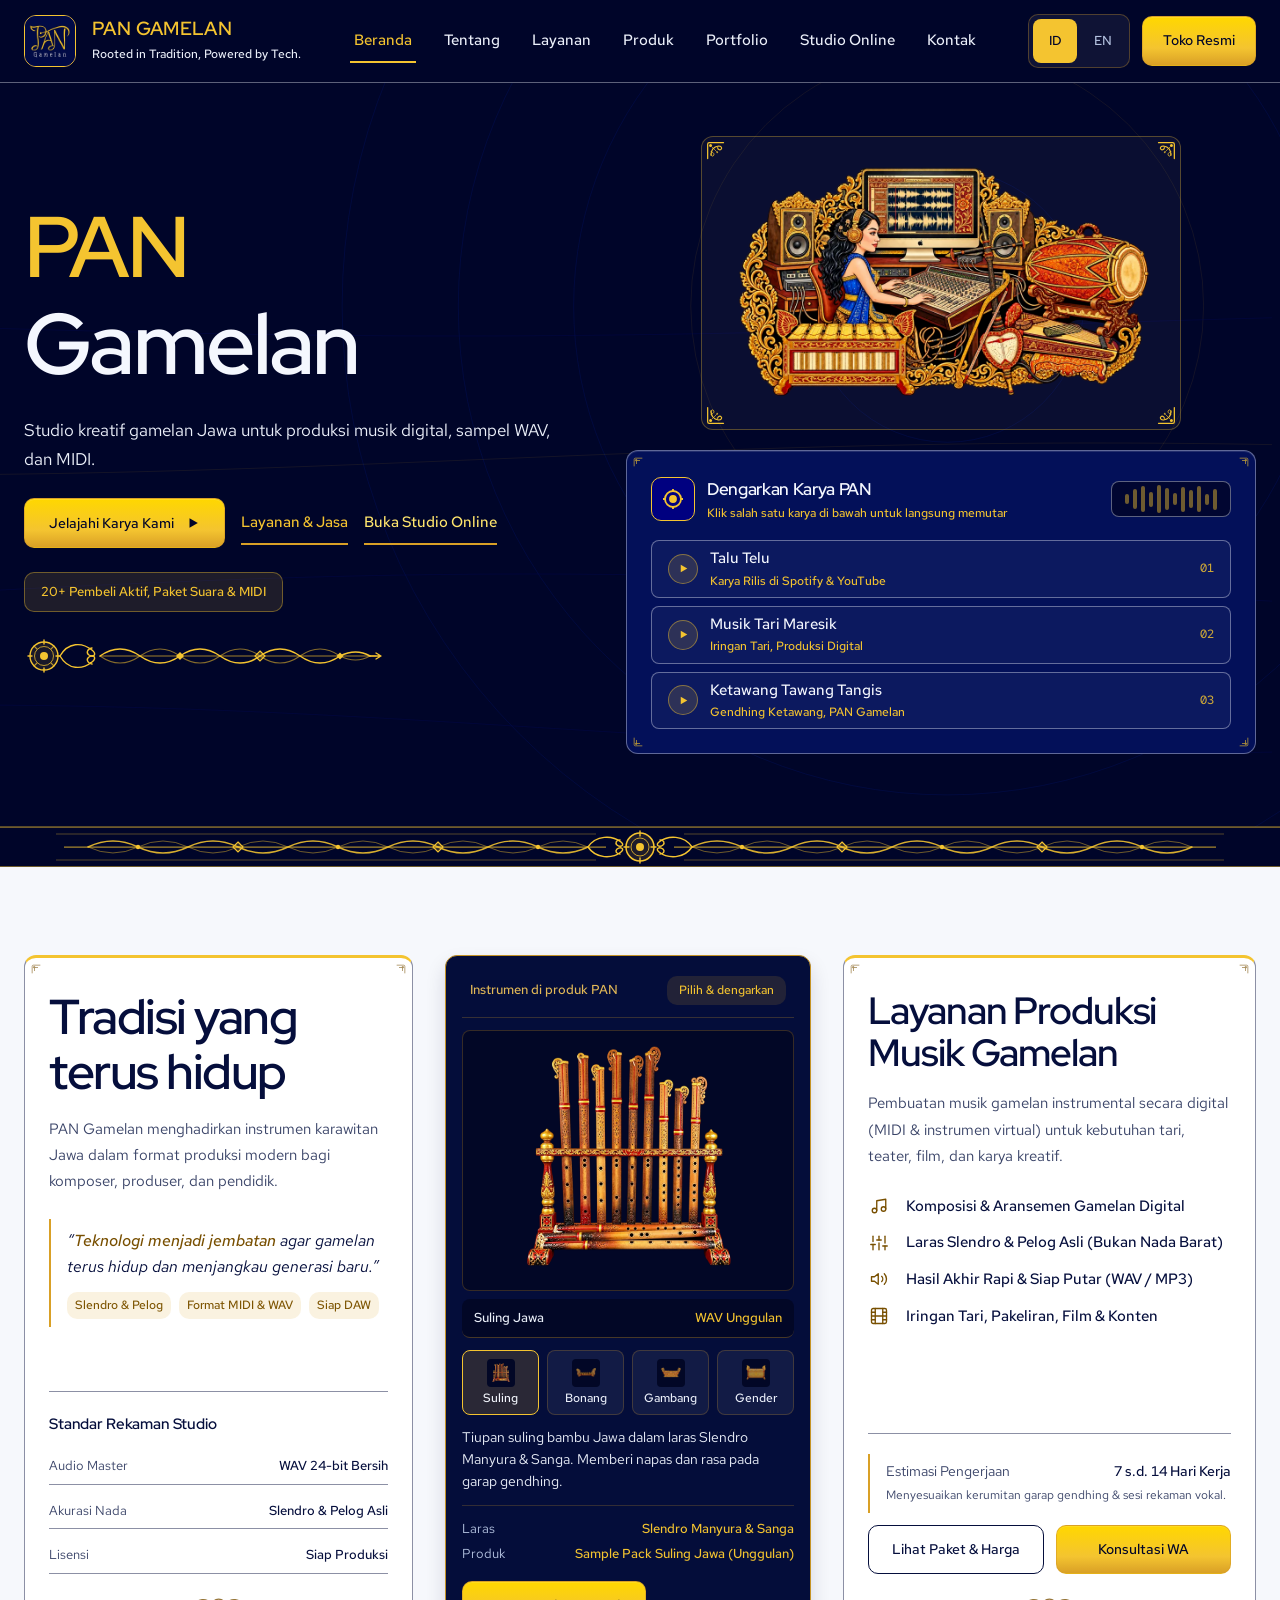
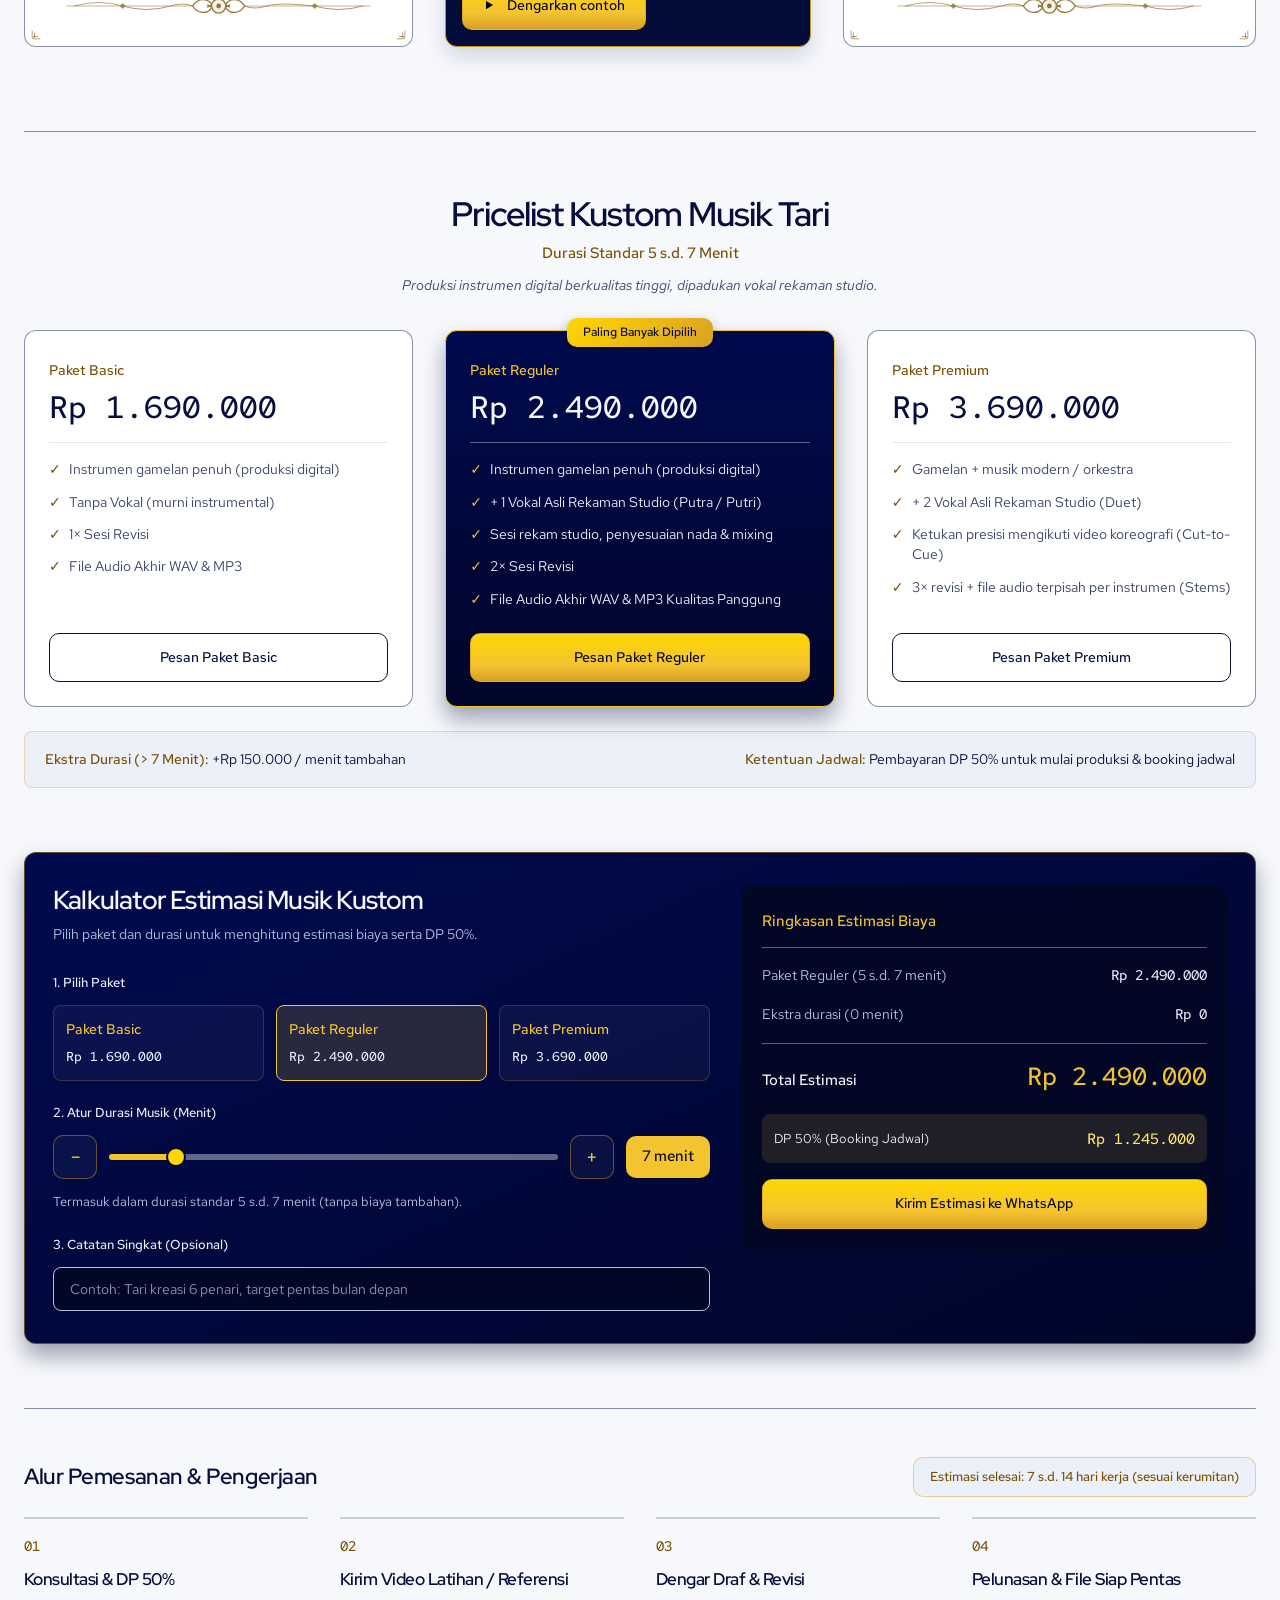
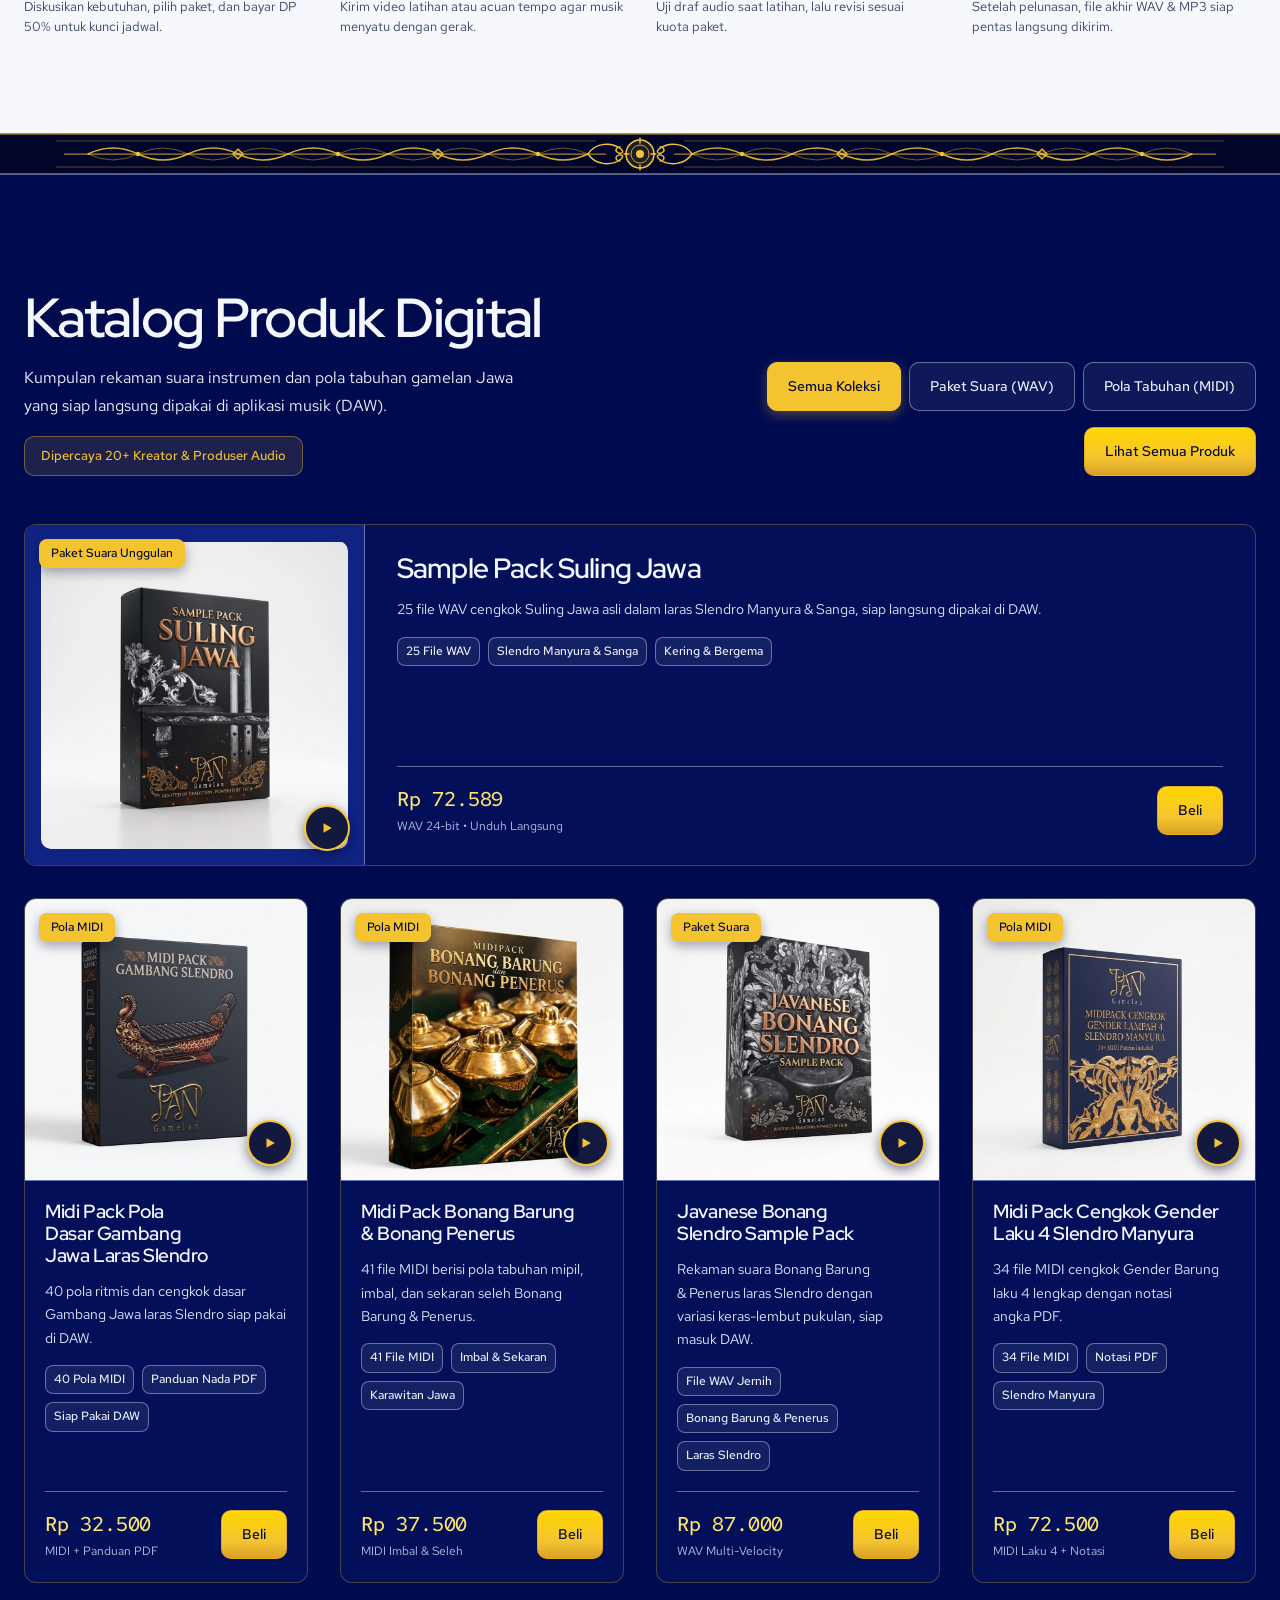
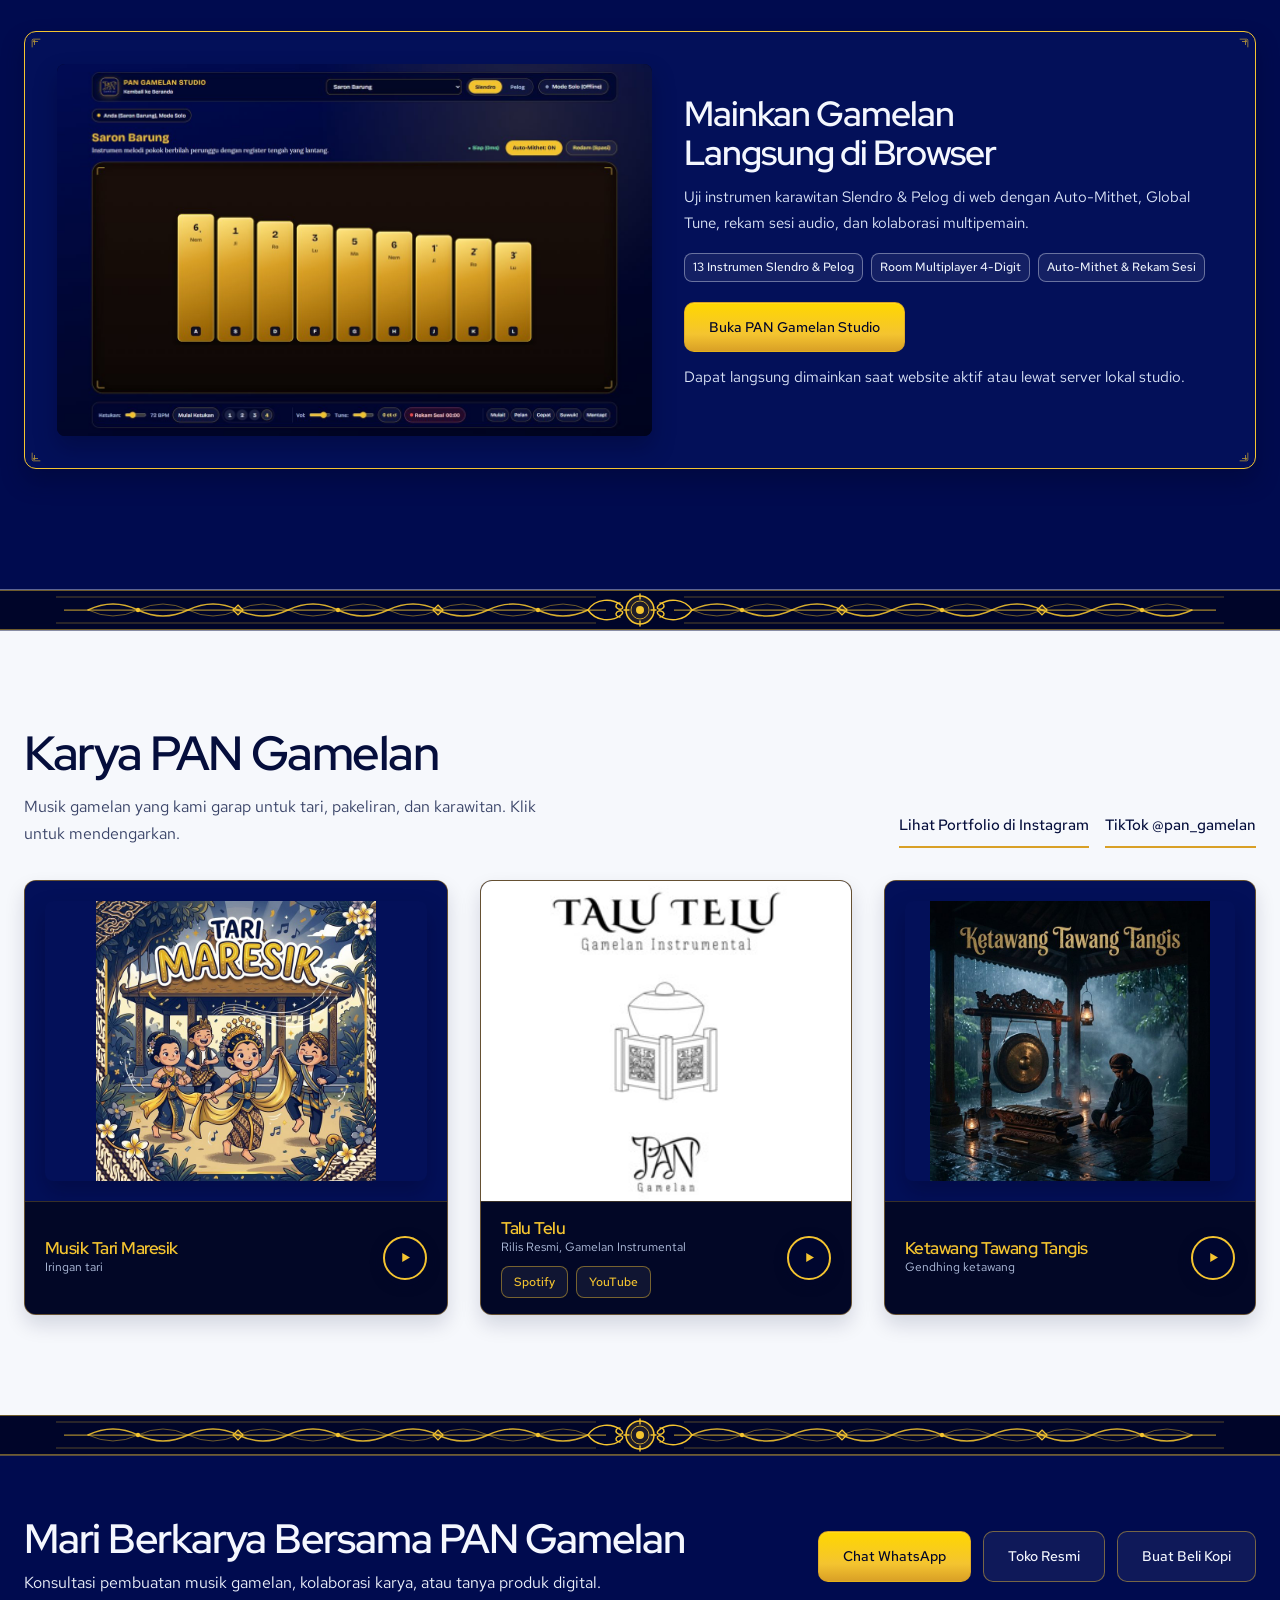
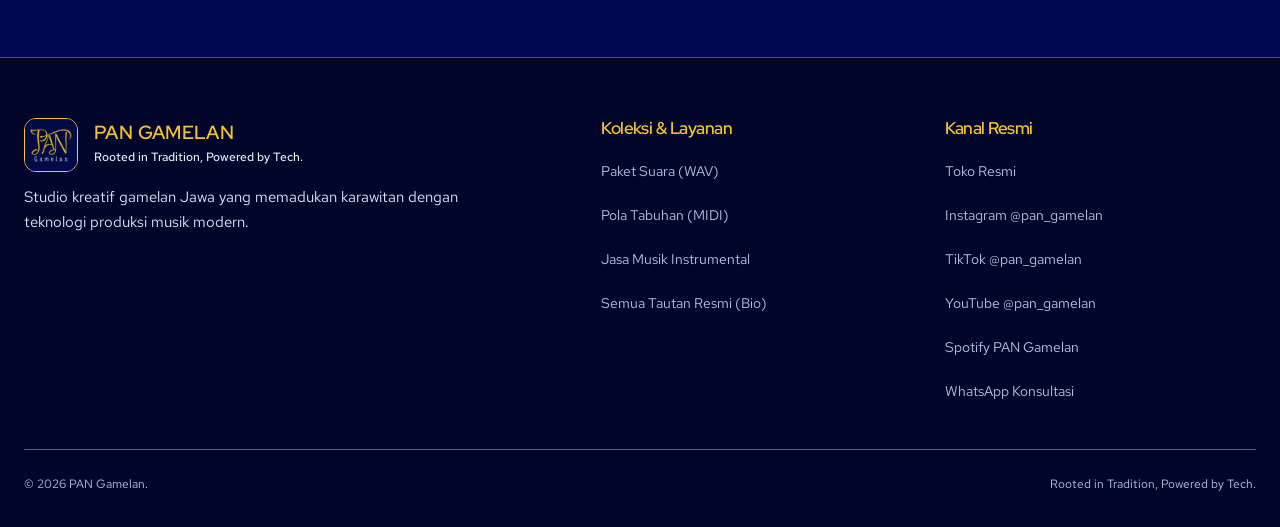
==== index.html @ e359b79d "Initial publish PAN Gamelan website and online studio" ====
<!DOCTYPE html>
<html lang="id">
<head>
  <meta charset="UTF-8">
  <meta name="viewport" content="width=device-width, initial-scale=1.0">
  <meta name="description" content="PAN Gamelan: Digital Gamelan Creative Platform. Rooted in Tradition, Powered by Tech.">
  <meta name="keywords" content="PAN Gamelan, Digital Gamelan, Audio Sample Gamelan, MIDIPACK Gamelan, Music Production, Gamelan Jawa, Sample Pack">
  <title>PAN Gamelan: Rooted in Tradition, Powered by Tech.</title>
  <link rel="icon" type="image/png" href="images/optimized/favicon-64.png">

  <!-- Google Fonts: Red Hat Display (Display) + Red Hat Text (Body/UI) + Red Hat Mono (Figures) -->
  <link rel="preconnect" href="https://fonts.googleapis.com">
  <link rel="preconnect" href="https://fonts.gstatic.com" crossorigin>
  <link href="https://fonts.googleapis.com/css2?family=Red+Hat+Display:wght@600&family=Red+Hat+Text:wght@400;500&family=Red+Hat+Mono:wght@400;500&display=swap" rel="stylesheet">

  <style>
    /* Hallmark · checked: 2026-11-15 · genre: modern-minimal · theme: furrow · redesign: restyle · v5.0.0 */
    /* Hallmark · waive 39b · button.demo-track at 67px · holds two-line track title and audio format metadata inside the hero player */
    /* Hallmark · waive 38iii · .hero h1 .word-pan · brand acronym PAN colored solid gold (#F4C430) in hero display H1 once by explicit user request */
    /* Hallmark · answered F4 · hero has one filled CTA button; demo-track rows are audio playlist items */
    /* Hallmark · reworded "logo-pan-gamelan.png", "Studio Gamelan DAW Berornamen Emas.png", "SULING.png", "BONANG.png", "GAMBANG.png", "GENDER.png", "Sample Pack Suling Jawa.jpg", "gambang-midi-pack.jpeg", "bonang-midi-pack.png", "bonang-sample-pack.png", "cengkok gender midipack.png", "ARTCOVER TARI MARESIK.jpg", "ARTCOVER KETAWANG TAWANG TANGIS.jpg" to "images/optimized/" · WebP and JPG derivatives compressed under images/optimized while original files stay intact */
    :root {
      color-scheme: dark light;

      /* PAN GAMELAN NAVY-DOMINANT FIELDBOOK PALETTE (Furrow) */
      --navy-deep: #000529;
      --navy: #000B4F;
      --navy-card: #031059;
      --navy-surface: #071978;
      --navy-royal: #000080;

      --gold: #F4C430;
      --gold-bright: #FFD700;
      --gold-warm: #D9A026;
      --gold-light: #FFE66D;
      --gold-glow: rgba(244, 196, 48, 0.22);

      --cream: #F6F8FC;
      --cream-soft: #ECF0F9;
      --cream-paper: #FFFFFF;
      --ink-navy: #050E3C;
      --ink-muted: #3A4468;

      --white: #F4F7FE;
      --white-soft: #EBF0FA;
      --text-muted: #B4C2E0;

      --line: rgba(244, 247, 254, 0.38);
      --line-dark: rgba(5, 14, 60, 0.46);
      --line-gold: rgba(244, 196, 48, 0.36);
      --edge-light: inset 0 1px 0 rgba(255, 255, 255, 0.12);
      --edge-paper: inset 0 1px 0 rgba(255, 255, 255, 0.85);
      --metal-hi: #24388F;
      --metal-lo: #071978;
      --ink-amber: #000529;
      --gold-edge: rgba(217, 160, 38, 0.68);
      --metal-rim: rgba(244, 196, 48, 0.55);
      --shadow-knob: rgba(0, 5, 41, 0.45);

      --font-display: 'Red Hat Display', system-ui, sans-serif;
      --font-body: 'Red Hat Text', system-ui, sans-serif;
      --font-mono: 'Red Hat Mono', ui-monospace, monospace;

      --shadow-lg: 0 12px 22px rgba(0, 5, 41, 0.36);
      --shadow-light-lg: 0 10px 20px rgba(5, 14, 60, 0.14);
      --radius-sm: 8px;
      --radius-md: 12px;
      --radius-lg: 12px;
      --radius-pill: 10px;
      --max-w: 1240px;
      --gap-col: 32px;

      /* PAN Navy & Gold derived tokens */
      --c-7d5200: #7d5200;
      --c-8a5b00: #7a5000;
      --c-9a6700: #784f00;
      --c-8a5800: #784f00;
      --c-7d5400: #7d5400;
      --gold-a32: rgba(244, 196, 48, 0.32);
      --gold-a52: rgba(244, 196, 48, 0.52);
      --white-a06: rgba(244, 247, 254, 0.06);
      --gold-a45: rgba(244, 196, 48, 0.45);
      --gold-a12: rgba(244, 196, 48, 0.12);
      --c-0-6-48-a92: rgba(0, 6, 48, 0.92);
      --gold-a24: rgba(244, 196, 48, 0.24);
      --c-0-20-145-a65: rgba(0, 20, 145, 0.65);
      --c-000b54: #000b54;
      --c-000630: #000630;
      --c-00031c: #00031c;
      --blue-glow-a70: rgba(7, 25, 120, 0.70);
      --c-0-11-79-a10: rgba(0, 11, 79, 0.10);
      --gold-a18: rgba(244, 196, 48, 0.18);
      --c-e5c158: #e5c158;
      --gold-a26: rgba(244, 196, 48, 0.26);
      --c-dce5f8: #dce5f8;
      --gold-warm-a28: rgba(217, 160, 38, 0.28);
      --shadow-a90: rgba(0, 5, 41, 0.90);
      --c-2-11-66-a88: rgba(2, 11, 66, 0.88);
      --c-0-2-22-a78: rgba(0, 2, 22, 0.78);
      --c-0-3-28-a65: rgba(0, 3, 28, 0.65);
      --white-a04: rgba(244, 247, 254, 0.04);
      --gold-a16: rgba(244, 196, 48, 0.16);
      --c-0-5-41-a00: rgba(0, 5, 41, 0);
      --ink-a35: rgba(5, 14, 60, 0.35);
      --cream-a92: rgba(246, 248, 252, 0.92);
      --cream-soft-a70: rgba(236, 240, 249, 0.70);
      --gold-warm-a08: rgba(217, 160, 38, 0.08);
      --gold-warm-a06: rgba(217, 160, 38, 0.06);
      --ink-a06: rgba(5, 14, 60, 0.06);
      --gold-warm-a14: rgba(217, 160, 38, 0.14);
      --c-040d3a: #040d3a;
      --c-c59325: #c59325;
      --ink-a18: rgba(5, 14, 60, 0.18);
      --gold-warm-a22: rgba(217, 160, 38, 0.22);
      --gold-warm-a24: rgba(217, 160, 38, 0.24);
      --c-e2b857: #e2b857;
      --gold-warm-a45: rgba(217, 160, 38, 0.45);
      --c-020726: #020726;
      --white-a10: rgba(244, 247, 254, 0.10);
      --c-2-7-38-a84: rgba(2, 7, 38, 0.84);
      --gold-warm-a32: rgba(217, 160, 38, 0.32);
      --gold-warm-a18: rgba(217, 160, 38, 0.18);
      --ink-a10: rgba(5, 14, 60, 0.10);
      --c-c58917: #c58917;
      --blue-glow-a55: rgba(0, 12, 88, 0.55);
      --c-00083f: #00083f;
      --gold-a30: rgba(244, 196, 48, 0.30);
      --c-6-22-102-a90: rgba(6, 22, 102, 0.90);
      --c-2-8-46-a96: rgba(2, 8, 46, 0.96);
      --gold-a28: rgba(244, 196, 48, 0.28);
      --gold-a22: rgba(244, 196, 48, 0.22);
      --c-102382: #102382;
      --c-050e46: #050e46;
      --shadow-a35: rgba(0, 5, 41, 0.35);
      --shadow-a50: rgba(0, 5, 41, 0.50);
      --white-a07: rgba(244, 247, 254, 0.07);
      --gold-warm-a35: rgba(217, 160, 38, 0.35);
      --c-02093b: #02093b;
      --shadow-a60: rgba(0, 5, 41, 0.60);
      --c-04104c: #04104c;
      --gold-a14: rgba(244, 196, 48, 0.14);
      --c-000424: #000424;
      --c-000c58: #000c58;
      --c-000319: #000319;
      --c-0-5-42-a96: rgba(0, 5, 42, 0.96);
      --shadow-a85: rgba(0, 5, 41, 0.85);
      --gold-a15: rgba(244, 196, 48, 0.15);
      --white-a14: rgba(255, 255, 255, 0.38);
      --white-a15: rgba(244, 247, 254, 0.38);
      --gold-pulse-55: rgba(244, 196, 48, 0.55);
      --gold-pulse-0: rgba(244, 196, 48, 0);
      --gold-pill-bg: rgba(244, 196, 48, 0.12);
      --gold-pill-border: rgba(244, 196, 48, 0.38);
      --gold-dot-glow: rgba(244, 196, 48, 0.75);
      --shadow-a25: rgba(0, 5, 41, 0.25);

      --in-oklab: ;
      --in-oklch: ;
    }

    @supports (background: linear-gradient(in oklab, white, black)) {
      :root {
        --in-oklab: in oklab;
        --in-oklch: in oklch;
      }
    }

    * { box-sizing: border-box; margin: 0; padding: 0; }
    html {
      scroll-behavior: smooth;
      overflow-x: clip;
      font-synthesis: none;
      scrollbar-color: var(--gold-warm) var(--navy-deep);
    }
    [id] {
      scroll-margin-top: 96px;
    }
    #tentang,
    #katalog,
    #portfolio {
      scroll-margin-top: 24px;
    }
    #kontak {
      scroll-margin-top: 32px;
    }

    ::selection {
      background: var(--gold);
      color: var(--navy-deep);
    }

    input, textarea, select {
      caret-color: var(--gold);
    }

    body {
      font-family: var(--font-body);
      font-weight: 400;
      background-color: var(--navy-deep);
      color: var(--white);
      line-height: 1.68;
      overflow-x: clip;
      padding-bottom: 0;
      text-align: start;
      -webkit-font-smoothing: antialiased;
      text-rendering: optimizeLegibility;
      width: 100%;
      max-width: 100%;
    }
    body.dock-open {
      padding-bottom: 96px;
    }

    /* ACCESSIBILITY UTILITIES */
    .visually-hidden:where(:not(:focus-within, :active)) {
      position: absolute !important;
      clip-path: inset(50%) !important;
      overflow: hidden !important;
      width: 1px !important;
      height: 1px !important;
      margin: -4px !important;
      padding: 0 !important;
      border: 0 !important;
      white-space: nowrap !important;
    }

    .skip-link {
      position: fixed;
      top: 12px;
      left: 12px;
      z-index: 999;
      background: var(--gold);
      color: var(--navy-deep);
      font-family: var(--font-body);
      font-weight: 500;
      padding: 12px 20px;
      border-radius: var(--radius-sm);
    }

    :where(a:any-link, button, input, textarea, select, [tabindex]:not([tabindex="-1"]), [role="button"], [role="slider"]):focus-visible {
      outline: 3px solid var(--gold-bright);
      outline-offset: 3px;
    }
    :where(.section-light, .portfolio-section) :where(a:any-link, button, input, textarea, select, [tabindex]:not([tabindex="-1"])):focus-visible {
      outline-color: var(--ink-navy);
    }
    :where(.craft-spec-plate, .pricelist-card--popular, .calc-card, .portfolio-item) :where(a:any-link, button, input, textarea, select, [tabindex]:not([tabindex="-1"])):focus-visible {
      outline-color: var(--gold-bright);
    }

    h1, h2, h3 {
      font-family: var(--font-display);
      font-weight: 600;
      letter-spacing: -0.03em;
      line-height: 1.12;
      font-optical-sizing: auto;
      text-wrap: balance;
      overflow-wrap: break-word;
      min-width: 0;
    }
    h4, .editorial-title {
      font-family: var(--font-display);
      font-weight: 600;
      letter-spacing: -0.03em;
      line-height: 1.14;
      font-optical-sizing: auto;
      text-wrap: balance;
    }

    blockquote {
      font-family: var(--font-body);
      text-wrap: balance;
    }

    p {
      font-family: var(--font-body);
      text-wrap: pretty;
      overflow-wrap: break-word;
    }

    a { text-decoration: none; color: inherit; }
    img { max-width: 100%; display: block; }
    button { font: inherit; font-family: var(--font-body); cursor: pointer; border: none; background: none; }

    .container {
      width: min(var(--max-w), calc(100% - 48px));
      margin: 0 auto;
      position: relative;
      z-index: 2;
    }

    /* NON-MINIMALIST ORNAMENTAL FILIGREE CORNERS (Ukiran Emas Karawitan) */
    .ornament-host { position: relative; }
    .ornament-corners {
      position: absolute;
      inset: 6px;
      pointer-events: none;
      z-index: 3;
    }
    .ornament-corner {
      position: absolute;
      width: 14px;
      height: 14px;
      color: var(--gold);
      opacity: 0.72;
    }
    .ornament-corner.tl { top: 0; left: 0; }
    .ornament-corner.tr { top: 0; right: 0; transform: scaleX(-1); }
    .ornament-corner.bl { bottom: 0; left: 0; transform: scaleY(-1); }
    .ornament-corner.br { bottom: 0; right: 0; transform: scale(-1); }
    .section-light .ornament-corner,
    .portfolio-section .ornament-corner {
      color: var(--c-9a6700);
      opacity: 0.65;
    }

    /* NON-TEXT JAVANESE SULUR & ACOUSTIC WAVE ORNAMENTS */
    .seam-ornament-band {
      position: relative;
      width: 100%;
      height: 40px;
      padding: 0 24px;
      background-color: var(--navy-deep);
      border-top: 1px solid var(--gold-a45);
      border-bottom: 1px solid var(--gold-a45);
      color: var(--gold);
      display: flex;
      align-items: center;
      justify-content: center;
      overflow: hidden;
    }
    .seam-ornament-band svg {
      width: 100%;
      max-width: 1200px;
      height: 36px;
      display: block;
      flex-shrink: 0;
    }

    .hero-lead-ornament {
      margin-top: 24px;
      width: min(360px, 100%);
      color: var(--gold);
    }
    .hero-lead-ornament svg {
      width: 100%;
      height: 40px;
      display: block;
    }

    .stage-ornament-corners {
      position: absolute;
      inset: 4px;
      pointer-events: none;
      z-index: 3;
    }
    .stage-ornament-corner {
      position: absolute;
      width: 20px;
      height: 20px;
      color: var(--gold);
      display: block;
    }
    .stage-ornament-corner.tl { top: 0; left: 0; }
    .stage-ornament-corner.tr { top: 0; right: 0; transform: scaleX(-1); }
    .stage-ornament-corner.bl { bottom: 0; left: 0; transform: scaleY(-1); }
    .stage-ornament-corner.br { bottom: 0; right: 0; transform: scale(-1, -1); }
    .ornament-sprite {
      position: absolute;
      width: 0;
      height: 0;
      overflow: hidden;
      pointer-events: none;
    }

    /* BUTTONS */
    .btn {
      display: inline-flex;
      align-items: center;
      justify-content: center;
      gap: 12px;
      padding: 12px 24px;
      min-block-size: 44px;
      border-radius: var(--radius-pill);
      font-family: var(--font-body);
      font-size: 0.9rem;
      font-weight: 500;
      letter-spacing: normal;
      transition: transform 0.2s ease, background-color 0.2s ease, border-color 0.2s ease, color 0.2s ease;
    }
    .btn:hover { transform: translateY(-2px); }
    .btn:active, button:active { transform: translateY(1px); }
    button:disabled, .btn:disabled, [aria-disabled="true"] {
      opacity: 0.45;
      cursor: not-allowed;
      pointer-events: none;
      transform: none;
    }

    .btn-gold {
      background-color: var(--gold);
      background-image: linear-gradient(180deg, var(--gold-bright) 0%, var(--gold) 65%, var(--gold-warm) 100%);
      color: var(--ink-amber);
      border: 1px solid var(--gold-edge);
      font-weight: 500;
      box-shadow: var(--edge-light);
    }
    .btn-gold:hover {
      background-color: var(--gold-bright);
      background-image: linear-gradient(180deg, var(--gold-light) 0%, var(--gold-bright) 100%);
      color: var(--ink-amber);
    }
    .btn-gold .btn-circle-icon {
      color: currentColor;
      display: inline-flex;
      align-items: center;
      justify-content: center;
      line-height: 1;
    }

    .btn-outline {
      background: var(--white-a06);
      color: var(--white);
      border: 1px solid var(--gold-a45);
    }
    .btn-outline:hover {
      border-color: var(--gold);
      color: var(--gold);
      background: var(--gold-a12);
    }

    .btn-outline-dark {
      background: var(--cream-paper);
      color: var(--ink-navy);
      border: 1px solid var(--ink-navy);
      box-shadow: var(--edge-paper);
    }
    .btn-outline-dark:hover {
      background: var(--ink-navy);
      color: var(--cream);
      border-color: var(--ink-navy);
    }

    .btn-sm {
      padding: 12px 20px;
      min-block-size: 44px;
      font-size: 0.86rem;
    }

    .editorial-link {
      display: inline-flex;
      align-items: center;
      min-block-size: 44px;
      gap: 8px;
      font-family: var(--font-body);
      font-size: 0.96rem;
      font-weight: 500;
      letter-spacing: normal;
      color: var(--ink-navy);
      padding: 8px 0;
      border-bottom: 2px solid var(--gold-warm);
      transition: color 0.2s ease, border-color 0.2s ease;
    }
    .editorial-link:hover {
      color: var(--c-9a6700);
      border-color: var(--c-9a6700);
    }

    /* ==========================================================================
       1. NAVIGATION (FIELDBOOK HEADER)
       ========================================================================== */
    header {
      position: fixed;
      top: 0; left: 0; right: 0;
      z-index: 100;
      background: var(--navy-deep);
      border-bottom: 1px solid var(--line);
    }
    nav {
      min-height: 82px;
      display: flex;
      align-items: center;
      justify-content: space-between;
      gap: 20px;
    }
    .brand {
      display: flex;
      align-items: center;
      gap: 16px;
      flex: 0 1 auto;
      min-width: 0;
      min-height: 44px;
    }
    .brand-link {
      display: flex;
      flex-direction: column;
      justify-content: center;
      min-width: 0;
      flex: 1;
      min-height: 44px;
    }
    .brand-logo-wrap {
      width: 52px;
      height: 52px;
      padding: 0;
      display: block;
      border-radius: var(--radius-md);
      overflow: hidden;
      border: 1px solid var(--gold);
      background: var(--navy-royal);
      flex-shrink: 0;
    }
    .brand-logo-wrap img {
      width: 100%;
      height: 100%;
      object-fit: contain;
    }
    .sonic-logo {
      cursor: pointer;
      transition: transform 0.2s ease;
    }
    .sonic-logo:hover { transform: scale(1.04); }
    .sonic-logo.sonic-playing {
      animation: sonicPulse 1.1s ease-in-out infinite;
    }
    @keyframes sonicPulse {
      0%, 100% { box-shadow: 0 0 0 0 var(--gold-pulse-55); }
      50% { box-shadow: 0 0 0 8px var(--gold-pulse-0); }
    }
    .nav-brand-title {
      font-family: var(--font-display);
      font-size: 1.2rem;
      font-weight: 600;
      letter-spacing: 0.02em;
      line-height: 1.12;
      color: var(--gold);
      text-transform: uppercase;
      white-space: nowrap;
    }
    .nav-brand-sub {
      font-family: var(--font-body);
      font-size: 0.75rem;
      color: var(--white-soft);
      font-weight: 500;
      margin-top: 4px;
      white-space: nowrap;
    }

    .nav-links {
      display: flex;
      gap: 24px;
      align-items: center;
      white-space: nowrap;
    }
    .nav-links a {
      font-family: var(--font-body);
      font-size: 0.94rem;
      font-weight: 500;
      letter-spacing: normal;
      color: var(--white-soft);
      min-block-size: 44px;
      display: inline-flex;
      align-items: center;
      padding: 8px 4px;
      position: relative;
      transition: color 0.2s;
    }
    .nav-links a::after {
      content: "";
      position: absolute;
      left: 0; right: 0; bottom: 0;
      height: 2px;
      background: var(--gold);
      transform: scaleX(0);
      transform-origin: left;
      transition: transform 0.25s ease;
    }
    .nav-links a:hover,
    .nav-links a.active-nav {
      color: var(--gold);
      font-weight: 500;
    }
    .nav-links a:hover::after,
    .nav-links a.active-nav::after {
      transform: scaleX(1);
    }

    .nav-actions {
      display: flex;
      align-items: center;
      gap: 12px;
      flex-shrink: 0;
      white-space: nowrap;
    }
    .lang-switch {
      display: inline-flex;
      align-items: center;
      background: var(--white-a06);
      border: 1px solid var(--gold-warm-a32);
      border-radius: var(--radius-pill);
      padding: 4px;
      gap: 4px;
    }
    .lang-btn {
      background: transparent;
      color: var(--text-muted);
      border: none;
      border-radius: var(--radius-sm);
      min-width: 44px;
      min-height: 44px;
      display: inline-flex;
      align-items: center;
      justify-content: center;
      padding: 8px 12px;
      font-family: var(--font-body);
      font-size: 0.8rem;
      font-weight: 500;
      letter-spacing: 0;
      cursor: pointer;
      transition: background-color 0.2s ease, color 0.2s ease;
    }
    .lang-btn:hover {
      color: var(--white);
    }
    .lang-btn.active {
      background: var(--gold);
      color: var(--navy-deep);
    }
    .menu-btn {
      display: none;
      color: var(--white);
      font-size: 1.65rem;
      padding: 8px;
      min-inline-size: 44px;
      min-block-size: 44px;
    }

    /* ==========================================================================
       2. HERO SECTION (NAVY FIELDBOOK + ACOUSTIC CONTOUR STAGE)
       ========================================================================== */
    .hero {
      position: relative;
      padding: 120px 0 72px;
      background: transparent;
      border-bottom: 1px solid var(--line-gold);
      overflow: hidden;
    }

    .lead-layout {
      display: grid;
      grid-template-columns: minmax(0, 0.95fr) minmax(0, 1.05fr);
      gap: var(--gap-col);
      align-items: center;
    }

    .lead-copy {
      position: relative;
      z-index: 3;
    }

    .hero h1 {
      font-family: var(--font-display);
      font-size: clamp(3.4rem, 4.2rem + 1.5vw, 5.5rem);
      font-weight: 600;
      line-height: 1.12;
      letter-spacing: -0.03em;
      color: var(--white);
      margin-bottom: 24px;
    }
    .hero h1 .word-pan {
      color: var(--gold);
    }
    .hero h1 .word-gamelan {
      display: block;
    }

    .hero-desc {
      font-family: var(--font-body);
      font-size: 1.06rem;
      font-weight: 400;
      color: var(--white-soft);
      max-width: 50ch;
      margin-bottom: 24px;
      line-height: 1.7;
    }

    .hero-cta {
      display: flex;
      gap: 16px;
      flex-wrap: wrap;
      align-items: center;
    }

    .buyer-trust-pill {
      display: inline-flex;
      align-items: center;
      gap: 8px;
      padding: 8px 16px;
      border-radius: var(--radius-pill);
      background: var(--gold-pill-bg);
      border: 1px solid var(--gold-pill-border);
      color: var(--gold);
      font-family: var(--font-body);
      font-size: 0.82rem;
      font-weight: 500;
      letter-spacing: normal;
      width: fit-content;
    }

    /* RIGHT SIDE: GAMELAN VISUAL STAGE + ORNATE FLOATING AUDIO DECK */
    .hero-stage {
      position: relative;
      min-height: 490px;
      display: flex;
      flex-direction: column;
      justify-content: flex-end;
      z-index: 3;
    }

    .stage-gamelan-figure {
      position: relative;
      z-index: 2;
      margin: 16px auto 0;
      width: 100%;
      max-width: 480px;
      padding: 28px;
      border: 1px solid var(--gold-a32);
      border-radius: var(--radius-md);
      background-color: var(--white-a04);
      transform: translateY(0);
    }
    .stage-gamelan-figure img {
      display: block;
      width: 100%;
      height: auto;
      object-fit: contain;
      filter: contrast(1.03);
    }

    /* Interactive Sound Demo Deck Integrated into Hero Stage with Generous Breathing Room */
    .hero-showcase {
      position: relative;
      z-index: 4;
      margin-top: 20px;
      background: var(--navy-card);
      color: var(--white);
      border: 1px solid var(--line);
      border-radius: var(--radius-md);
      padding: 24px;
      box-shadow: var(--edge-light);
    }
    .showcase-top {
      display: flex;
      align-items: center;
      justify-content: space-between;
      gap: 16px;
      margin-bottom: 16px;
    }
    .showcase-brand-left {
      display: flex;
      align-items: center;
      gap: 12px;
    }
    .showcase-emblem {
      width: 44px;
      height: 44px;
      padding: 0;
      border-radius: var(--radius-pill);
      border: 1px solid var(--gold);
      background: var(--navy-royal);
      color: var(--gold);
      display: grid;
      place-items: center;
      flex-shrink: 0;
    }
    .showcase-title {
      font-family: var(--font-display);
      font-size: 1.06rem;
      font-weight: 600;
      letter-spacing: -0.02em;
      color: var(--white);
    }
    .showcase-sub {
      font-family: var(--font-body);
      font-size: 0.78rem;
      color: var(--gold);
      font-weight: 500;
    }

    /* VISUALIZER */
    .visualizer {
      display: flex;
      align-items: center;
      justify-content: center;
      gap: 4px;
      height: 36px;
      min-width: 120px;
      background: var(--c-0-3-28-a65);
      border-radius: var(--radius-sm);
      padding: 8px 12px;
      border: 1px solid var(--line);
    }
    .visualizer-bar {
      width: 4px;
      border-radius: 2px;
      background: var(--gold);
      opacity: 0.45;
      transition: transform 0.2s ease, opacity 0.2s ease;
    }
    .visualizer.playing .visualizer-bar {
      animation: barJump 0.9s ease-in-out infinite alternate;
      opacity: 1;
    }
    .visualizer-bar:nth-child(1) { height: 10px; }
    .visualizer-bar:nth-child(2) { height: 20px; animation-delay: 0.1s; }
    .visualizer-bar:nth-child(3) { height: 26px; animation-delay: 0.25s; }
    .visualizer-bar:nth-child(4) { height: 15px; animation-delay: 0.15s; }
    .visualizer-bar:nth-child(5) { height: 28px; animation-delay: 0.35s; }
    .visualizer-bar:nth-child(6) { height: 22px; animation-delay: 0.2s; }
    .visualizer-bar:nth-child(7) { height: 12px; animation-delay: 0.05s; }
    .visualizer-bar:nth-child(8) { height: 25px; animation-delay: 0.3s; }
    .visualizer-bar:nth-child(9) { height: 18px; animation-delay: 0.18s; }
    .visualizer-bar:nth-child(10){ height: 26px; animation-delay: 0.4s; }
    .visualizer-bar:nth-child(11){ height: 11px; animation-delay: 0.12s; }
    .visualizer-bar:nth-child(12){ height: 21px; animation-delay: 0.22s; }

    @keyframes barJump {
      0% { transform: scaleY(0.35); opacity: 0.4; }
      100% { transform: scaleY(1.1); opacity: 1; }
    }

    .demo-tracks-grid {
      display: flex;
      flex-direction: column;
      gap: 8px;
    }
    .demo-track {
      font-family: var(--font-body);
      display: flex;
      align-items: center;
      justify-content: space-between;
      gap: 12px;
      padding: 8px 16px;
      border-radius: var(--radius-sm);
      background: var(--white-a04);
      border: 1px solid var(--line);
      cursor: pointer;
      text-align: start;
      color: var(--white);
      white-space: nowrap;
      transition: background-color 0.2s ease, border-color 0.2s ease;
    }
    .demo-track:hover, .demo-track.active-track {
      background: var(--gold-a16);
      border-color: var(--gold);
    }
    .demo-track-left {
      display: flex;
      align-items: center;
      gap: 12px;
      min-width: 0;
      flex: 1;
    }
    .demo-play-mini {
      width: 30px;
      height: 30px;
      border-radius: 50%;
      background: var(--gold-a14);
      border: 1px solid var(--gold-a45);
      color: var(--gold);
      display: flex;
      align-items: center;
      justify-content: center;
      font-size: 0.72rem;
      font-weight: 500;
      flex-shrink: 0;
      transition: background-color 0.2s ease, color 0.2s ease, border-color 0.2s ease;
    }
    .demo-track:hover .demo-play-mini,
    .demo-track.active-track .demo-play-mini {
      background: var(--gold);
      color: var(--navy-deep);
      border-color: var(--gold);
    }
    .demo-track-info {
      min-width: 0;
      flex: 1;
      display: flex;
      flex-direction: column;
      gap: 4px;
    }
    .demo-track-name {
      font-family: var(--font-body);
      font-size: 0.94rem;
      font-weight: 500;
      line-height: 1.3;
      white-space: normal;
      overflow-wrap: break-word;
    }
    .demo-track-cat {
      font-family: var(--font-body);
      font-size: 0.75rem;
      font-weight: 500;
      line-height: 1.35;
      color: var(--gold);
      white-space: normal;
      overflow-wrap: break-word;
    }
    .demo-track-num {
      font-family: var(--font-mono);
      font-variant-numeric: tabular-nums;
      font-size: 0.78rem;
      font-weight: 500;
      color: var(--gold);
      opacity: 0.85;
      flex-shrink: 0;
    }

    /* ==========================================================================
       3 & 4. TENTANG PAN GAMELAN + STUDIO CRAFT PLATE + LAYANAN
       ========================================================================== */
    .section-light {
      background-color: var(--cream);
      color: var(--ink-navy);
      position: relative;
      padding: 88px 0 96px;
      border-bottom: 1px solid var(--line-dark);
      overflow: hidden;
    }

    .editorial-triptych {
      display: grid;
      grid-template-columns: minmax(0, 1fr) minmax(0, 0.94fr) minmax(0, 1.06fr);
      gap: var(--gap-col);
      align-items: stretch;
      margin-bottom: 56px;
    }

    .editorial-col--framed {
      position: relative;
      background: var(--cream-paper);
      color: var(--ink-navy);
      border: 1px solid var(--line-dark);
      border-top: 3px solid var(--gold);
      border-radius: var(--radius-md);
      padding: 32px 24px 28px;
      box-shadow: var(--edge-paper);
      display: flex;
      flex-direction: column;
      justify-content: flex-start;
      gap: 24px;
    }

    .editorial-col h2 {
      font-family: var(--font-display);
      font-size: clamp(2.15rem, 1.65rem + 1.8vw, 3.05rem);
      font-weight: 600;
      line-height: 1.12;
      letter-spacing: -0.03em;
      color: var(--ink-navy);
      margin-bottom: 16px;
    }
    .editorial-col#layanan h2 {
      font-size: clamp(1.85rem, 1.45rem + 1.3vw, 2.35rem);
      font-weight: 600;
      line-height: 1.12;
      letter-spacing: -0.03em;
      margin-bottom: 16px;
    }
    .editorial-col h2 .accent-word {
      color: inherit;
      font-weight: inherit;
    }
    .editorial-col p {
      font-family: var(--font-body);
      color: var(--ink-muted);
      font-size: 0.96rem;
      font-weight: 400;
      line-height: 1.72;
      margin-bottom: 20px;
    }
    .editorial-col p:last-child {
      margin-bottom: 0;
    }

    .about-quote-card {
      background: transparent;
      color: var(--ink-navy);
      border: none;
      border-left: 2px solid var(--gold-warm);
      padding: 8px 0 8px 16px;
      border-radius: 0;
      margin-bottom: 20px;
    }
    .about-quote-card blockquote {
      font-family: var(--font-body);
      font-size: 1.02rem;
      font-weight: 400;
      font-style: italic;
      color: var(--ink-navy);
      line-height: 1.62;
      margin-bottom: 12px;
    }
    .about-quote-card blockquote span {
      color: var(--c-8a5800);
      font-weight: 500;
    }
    .trait-pills-light {
      display: flex;
      flex-wrap: wrap;
      gap: 8px;
    }
    .trait-pill-light {
      font-family: var(--font-body);
      background: var(--gold-warm-a14);
      color: var(--c-7d5400);
      font-size: 0.72rem;
      font-weight: 500;
      padding: 4px 8px;
      border-radius: var(--radius-pill);
    }

    /* CENTER PRECISION STUDIO CRAFTSMANSHIP PLATE (AUTHENTIC GAMELAN MATERIALS) */
    .craft-showcase-wrap {
      position: relative;
      display: flex;
      justify-content: center;
      align-items: center;
    }
    .craft-spec-plate {
      width: 100%;
      max-width: 376px;
      background: var(--c-040d3a);
      border-radius: var(--radius-md);
      border: 1px solid var(--c-c59325);
      box-shadow: var(--shadow-light-lg);
      position: relative;
      overflow: hidden;
      display: flex;
      flex-direction: column;
      padding: 16px;
      color: var(--white);
    }
    .craft-spec-header {
      position: relative;
      z-index: 4;
      display: flex;
      align-items: center;
      justify-content: space-between;
      padding: 4px 8px 12px;
      border-bottom: 1px solid var(--gold-warm-a24);
      margin-bottom: 12px;
      font-family: var(--font-body);
      font-weight: 500;
      font-size: 0.82rem;
      color: var(--c-e2b857);
    }
    .craft-spec-badge {
      background: var(--gold-warm-a14);
      color: var(--gold);
      padding: 4px 12px;
      border-radius: var(--radius-pill);
      font-weight: 500;
      font-size: 0.76rem;
    }
    .craft-viewport {
      position: relative;
      z-index: 2;
      width: 100%;
      aspect-ratio: 4 / 3.15;
      border-radius: var(--radius-sm);
      overflow: hidden;
      background: var(--c-020726);
      border: 1px solid var(--gold-warm-a24);
    }
    .craft-viewport img.craft-main-img {
      width: 100%;
      height: 100%;
      object-fit: contain;
      padding: 12px;
      display: block;
      transition: opacity 0.25s ease;
    }
    .craft-viewport-overlay {
      position: relative;
      z-index: 3;
      margin-top: 8px;
      display: flex;
      justify-content: space-between;
      align-items: center;
      gap: 8px;
      background: var(--c-020726);
      border-bottom: 1px solid var(--gold-warm-a32);
      border-radius: var(--radius-sm);
      padding: 8px 12px;
      font-family: var(--font-body);
      font-weight: 500;
      font-size: 0.8rem;
      color: var(--white-soft);
    }
    .craft-viewport-overlay span.caliper-tag {
      color: var(--gold);
      font-weight: 500;
    }
    /* Authentic Material Selector Swatches */
    .craft-material-tabs {
      position: relative;
      z-index: 4;
      display: grid;
      grid-template-columns: repeat(4, minmax(0, 1fr));
      gap: 8px;
      margin-top: 12px;
    }
    @media (max-width: 480px) {
      .craft-material-tabs {
        grid-template-columns: repeat(2, minmax(0, 1fr));
      }
    }
    .craft-mat-btn {
      background: var(--white-a06);
      border: 1px solid var(--gold-warm-a24);
      border-radius: var(--radius-sm);
      padding: 8px;
      min-height: 52px;
      cursor: pointer;
      display: flex;
      flex-direction: column;
      align-items: center;
      justify-content: center;
      gap: 4px;
      text-align: center;
      color: var(--white-soft);
      transition: background-color 0.2s ease, border-color 0.2s ease, color 0.2s ease;
    }
    .craft-mat-btn:hover,
    .craft-mat-btn.active {
      background: var(--gold-warm-a18);
      border-color: var(--gold);
      color: var(--white);
    }
    .craft-mat-thumb {
      width: 28px;
      height: 28px;
      padding: 4px;
      border-radius: 4px;
      object-fit: contain;
      background: var(--c-020726);
      flex-shrink: 0;
    }
    .craft-mat-label {
      font-family: var(--font-body);
      font-size: 0.75rem;
      font-weight: 500;
      line-height: 1.3;
    }
    .craft-spec-footer {
      position: relative;
      z-index: 4;
      margin-top: 12px;
      padding-top: 12px;
      border-top: 1px solid var(--gold-warm-a22);
      display: flex;
      flex-direction: column;
      gap: 4px;
    }
    .craft-spec-row {
      display: flex;
      justify-content: space-between;
      gap: 12px;
      font-family: var(--font-body);
      font-size: 0.8rem;
      color: var(--text-muted);
    }
    .craft-spec-row strong {
      color: var(--gold);
      font-weight: 500;
      text-align: right;
    }
    .craft-desc {
      position: relative;
      z-index: 4;
      margin: 12px 0 0;
      font-size: 0.88rem;
      line-height: 1.55;
      color: var(--white-soft);
      min-height: 4.1em;
    }
    .craft-listen-btn {
      margin-top: 12px;
      align-self: flex-start;
    }

    /* RIGHT COLUMN: LAYANAN KAMI FEATURE LIST + EXPANDABLE CARDS */
    .service-feature-list {
      list-style: none;
      display: grid;
      gap: 12px;
      margin-bottom: 24px;
    }
    .service-feature-item {
      font-family: var(--font-body);
      display: flex;
      align-items: center;
      gap: 16px;
      font-weight: 500;
      font-size: 0.92rem;
      color: var(--ink-navy);
    }
    .service-feature-icon {
      width: 22px;
      height: 22px;
      color: var(--c-8a5800);
      display: inline-flex;
      align-items: center;
      justify-content: center;
      flex-shrink: 0;
    }

    /* STRUCTURED CARD FOOTERS & BOTTOM ORNAMENTS IN TRIPTYCH */
    .about-standards-block,
    .service-cta-block {
      margin-top: auto;
      padding-top: 20px;
      border-top: 1px solid var(--line-dark);
      display: flex;
      flex-direction: column;
      gap: 12px;
    }
    .about-standards-title {
      font-family: var(--font-display);
      font-size: 0.92rem;
      font-weight: 600;
      letter-spacing: -0.01em;
      color: var(--ink-navy);
    }
    .about-standards-list {
      list-style: none;
      display: grid;
      gap: 8px;
    }
    .about-std-row {
      display: flex;
      align-items: center;
      justify-content: space-between;
      gap: 12px;
      padding: 8px 0;
      background: transparent;
      border: none;
      border-bottom: 1px solid var(--line-dark);
      border-radius: 0;
      font-size: 0.84rem;
      line-height: 1.45;
    }
    .about-std-row span {
      color: var(--ink-muted);
    }
    .about-std-row strong {
      color: var(--ink-navy);
      font-weight: 500;
      text-align: right;
    }
    .card-bottom-ornament {
      width: 100%;
      padding-top: 8px;
      color: var(--c-9a6700);
      opacity: 0.78;
    }
    .card-bottom-ornament svg {
      width: 100%;
      height: 24px;
      display: block;
    }

    .service-turnaround-note {
      background: transparent;
      border: none;
      border-left: 2px solid var(--gold-warm);
      border-radius: 0;
      padding: 8px 0 8px 16px;
      display: flex;
      flex-direction: column;
      gap: 4px;
    }
    .service-turnaround-row {
      display: flex;
      align-items: center;
      justify-content: space-between;
      gap: 12px;
      font-size: 0.86rem;
      line-height: 1.45;
    }
    .service-turnaround-row span {
      color: var(--ink-muted);
    }
    .service-turnaround-row strong {
      color: var(--ink-navy);
      font-weight: 500;
      font-variant-numeric: tabular-nums;
      text-align: right;
    }
    .editorial-col p.service-turnaround-sub {
      font-size: 0.78rem;
      line-height: 1.48;
      color: var(--ink-muted);
      margin-bottom: 0;
    }
    .service-card-actions {
      display: flex;
      flex-wrap: wrap;
      gap: 12px;
    }
    .service-card-actions .btn {
      flex: 1 1 144px;
      padding: 12px 16px;
      white-space: nowrap;
    }

    /* Pricelist Kustom Musik Tari */
    .pricelist-wrap {
      margin-top: 84px;
      padding-top: 64px;
      border-top: 1px solid var(--line-dark);
    }
    .pricelist-header {
      text-align: center;
      max-width: 680px;
      margin: 0 auto 32px;
    }
    .pricelist-header h3 {
      font-family: var(--font-display);
      font-size: clamp(1.55rem, 2.8vw, 2.1rem);
      font-weight: 600;
      letter-spacing: -0.03em;
      line-height: 1.12;
      font-variant-numeric: tabular-nums;
      color: var(--ink-navy);
      margin-bottom: 8px;
    }
    .pricelist-sub {
      font-family: var(--font-body);
      font-weight: 500;
      font-size: 0.92rem;
      color: var(--c-8a5800);
      margin-bottom: 8px;
    }
    .pricelist-note-top {
      font-size: 0.88rem;
      color: var(--ink-muted);
      font-style: italic;
    }
    .pricelist-grid {
      display: grid;
      grid-template-columns: repeat(3, minmax(0, 1fr));
      gap: var(--gap-col);
      align-items: stretch;
    }
    @media (max-width: 980px) {
      .pricelist-grid {
        grid-template-columns: minmax(0, 1fr);
      }
    }
    .pricelist-card {
      position: relative;
      background: var(--cream-paper);
      color: var(--ink-navy);
      border: 1px solid var(--line-dark);
      border-radius: var(--radius-md);
      padding: 28px 24px 24px;
      display: flex;
      flex-direction: column;
      justify-content: space-between;
      gap: 24px;
      box-shadow: var(--edge-paper);
      transition: transform 0.22s ease, border-color 0.22s ease;
    }
    .pricelist-card:hover {
      transform: translateY(-4px);
      border-color: var(--ink-navy);
    }
    .pricelist-card--popular {
      background-color: var(--navy-deep);
      background-image: linear-gradient(180deg, var(--navy) 0%, var(--navy-deep) 100%);
      border: 1.5px solid var(--gold);
      color: var(--white);
      box-shadow: var(--shadow-lg);
    }
    .pricelist-card--popular:hover {
      border-color: var(--gold-bright);
    }
    .pricelist-badge {
      position: absolute;
      top: -13px;
      left: 50%;
      transform: translateX(-50%);
      background-color: var(--gold);
      background-image: linear-gradient(135deg, var(--gold-bright), var(--gold-warm));
      color: var(--navy-deep);
      font-family: var(--font-body);
      font-size: 0.78rem;
      font-weight: 500;
      padding: 4px 16px;
      border-radius: var(--radius-pill);
      white-space: nowrap;
      box-shadow: 0 4px 12px var(--shadow-a25);
    }
    .pricelist-tier {
      font-family: var(--font-body);
      font-size: 0.88rem;
      font-weight: 500;
      color: var(--c-8a5800);
      margin-bottom: 8px;
    }
    .pricelist-card--popular .pricelist-tier {
      color: var(--gold);
    }
    .pricelist-price {
      font-family: var(--font-mono);
      font-size: 1.95rem;
      font-weight: 500;
      font-variant-numeric: tabular-nums;
      color: var(--ink-navy);
      line-height: 1.15;
      margin-bottom: 16px;
    }
    .pricelist-card--popular .pricelist-price {
      color: var(--white);
    }
    .pricelist-features {
      list-style: none;
      display: grid;
      gap: 12px;
      padding-top: 16px;
      border-top: 1px solid var(--ink-a10);
      font-size: 0.88rem;
      line-height: 1.45;
      color: var(--ink-muted);
    }
    .pricelist-card--popular .pricelist-features {
      border-top-color: var(--line);
      color: var(--white-soft);
    }
    .pricelist-features li {
      position: relative;
      padding-left: 20px;
    }
    .pricelist-features li::before {
      content: "✓";
      position: absolute;
      left: 0;
      top: 0;
      font-weight: 500;
      color: var(--c-8a5800);
    }
    .pricelist-card--popular .pricelist-features li::before {
      color: var(--gold);
    }
    .pricelist-notes {
      margin-top: 24px;
      background: var(--cream-soft);
      border: 1px solid var(--gold-warm-a32);
      border-radius: var(--radius-sm);
      padding: 16px 20px;
      display: flex;
      flex-wrap: wrap;
      justify-content: space-between;
      gap: 12px 24px;
      font-size: 0.85rem;
      color: var(--ink-navy);
    }
    .pricelist-notes strong {
      font-family: var(--font-body);
      font-weight: 500;
      color: var(--c-8a5800);
    }

    /* Kalkulator Estimasi Biaya Kustomer */
    .calc-card {
      margin-top: 64px;
      background-color: var(--navy-deep);
      background-image: linear-gradient(155deg, var(--navy) 0%, var(--navy-deep) 100%);
      border: 1px solid var(--gold-warm-a45);
      border-radius: var(--radius-md);
      padding: 32px 28px;
      color: var(--white);
      box-shadow: var(--shadow-lg);
      display: grid;
      grid-template-columns: minmax(0, 1.15fr) minmax(0, 0.85fr);
      gap: 32px;
      align-items: start;
    }
    @media (max-width: 900px) {
      .calc-card {
        grid-template-columns: minmax(0, 1fr);
        padding: 24px 16px;
        gap: 24px;
      }
    }
    .calc-title {
      font-family: var(--font-display);
      font-size: clamp(1.3rem, 2.2vw, 1.65rem);
      font-weight: 600;
      letter-spacing: -0.03em;
      line-height: 1.14;
      color: var(--white);
      margin-bottom: 8px;
    }
    .calc-subtitle {
      font-size: 0.88rem;
      color: var(--text-muted);
      margin-bottom: 24px;
    }
    .calc-field {
      margin-bottom: 20px;
    }
    .calc-field:last-child {
      margin-bottom: 0;
    }
    .calc-label {
      display: block;
      font-family: var(--font-body);
      font-size: 0.84rem;
      font-weight: 500;
      color: var(--white-soft);
      margin-bottom: 12px;
    }
    .calc-tier-group {
      display: grid;
      grid-template-columns: repeat(3, minmax(0, 1fr));
      gap: 12px;
    }
    @media (max-width: 560px) {
      .calc-tier-group {
        grid-template-columns: minmax(0, 1fr);
      }
    }
    .calc-tier-btn {
      background: var(--white-a04);
      border: 1.5px solid var(--gold-warm-a24);
      border-radius: var(--radius-sm);
      padding: 12px;
      min-height: 52px;
      text-align: left;
      cursor: pointer;
      color: var(--white-soft);
      white-space: nowrap;
      transition: background-color 0.2s ease, border-color 0.2s ease, transform 0.15s ease;
    }
    .calc-tier-btn:hover {
      border-color: var(--gold);
    }
    .calc-tier-btn.active {
      background: var(--gold-a16);
      border-color: var(--gold);
      color: var(--white);
    }
    .calc-tier-name {
      display: block;
      font-family: var(--font-body);
      font-weight: 500;
      font-size: 0.86rem;
      color: var(--gold);
      margin-bottom: 4px;
    }
    .calc-tier-price {
      display: block;
      font-family: var(--font-mono);
      font-size: 0.82rem;
      font-weight: 500;
      font-variant-numeric: tabular-nums;
      color: var(--white-soft);
    }
    .calc-duration-row {
      display: flex;
      align-items: center;
      flex-wrap: wrap;
      gap: 12px;
      margin-bottom: 12px;
    }
    .calc-step-btn {
      width: 44px;
      height: 44px;
      border-radius: var(--radius-pill);
      border: 1.5px solid var(--gold-warm-a45);
      background: var(--white-a04);
      color: var(--gold);
      font-family: var(--font-body);
      font-size: 1.2rem;
      font-weight: 500;
      cursor: pointer;
      display: inline-flex;
      align-items: center;
      justify-content: center;
      flex-shrink: 0;
      transition: background-color 0.2s ease, color 0.2s ease;
    }
    .calc-step-btn:hover {
      background: var(--gold);
      color: var(--navy-deep);
    }
    #calcDurationRange {
      --track-h: 6px;
      --thumb-d: 20px;
      --_min: var(--attr-min, 5);
      --_max: var(--attr-max, 20);
      --_val: var(--control-value, 10);
      --slider-progress: clamp(0%, progress(var(--_val), var(--_min), var(--_max)) * 100%, 100%);
      flex: 1;
      min-width: 110px;
      min-block-size: 44px;
      margin: 0;
      padding: 0;
      border: 0;
      background: transparent;
      appearance: none;
      -webkit-appearance: none;
      cursor: pointer;
    }
    @supports not (opacity: progress(1, 0, 100)) {
      #calcDurationRange {
        --slider-progress: clamp(0%, calc((var(--_val) - var(--_min)) / max(var(--_max) - var(--_min), 1) * 100%), 100%);
      }
    }
    #calcDurationRange::-webkit-slider-runnable-track {
      block-size: var(--track-h);
      border: 0;
      border-radius: var(--radius-sm);
      background: linear-gradient(
        to right,
        var(--gold) 0%,
        var(--gold) var(--slider-progress),
        var(--white-a14) var(--slider-progress),
        var(--white-a14) 100%
      );
    }
    #calcDurationRange::-webkit-slider-thumb {
      -webkit-appearance: none;
      appearance: none;
      inline-size: var(--thumb-d);
      block-size: var(--thumb-d);
      border-radius: 50%;
      background: var(--gold-bright);
      border: 2px solid var(--navy-deep);
      margin-block-start: calc((var(--track-h) - var(--thumb-d)) / 2);
    }
    #calcDurationRange::-moz-range-track {
      block-size: var(--track-h);
      border: 0;
      border-radius: var(--radius-sm);
      background: var(--white-a14);
    }
    #calcDurationRange::-moz-range-progress {
      block-size: var(--track-h);
      border-radius: var(--radius-sm);
      background: var(--gold);
    }
    #calcDurationRange::-moz-range-thumb {
      inline-size: var(--thumb-d);
      block-size: var(--thumb-d);
      border-radius: 50%;
      background: var(--gold-bright);
      border: 2px solid var(--navy-deep);
    }
    .calc-duration-badge {
      font-family: var(--font-body);
      font-weight: 500;
      font-variant-numeric: tabular-nums;
      font-size: 0.95rem;
      color: var(--navy-deep);
      background: var(--gold);
      padding: 8px 16px;
      border-radius: var(--radius-pill);
      white-space: nowrap;
      flex-shrink: 0;
    }
    .calc-duration-hint {
      font-size: 0.8rem;
      color: var(--text-muted);
    }
    .calc-note-input {
      width: 100%;
      min-height: 44px;
      background: var(--c-020726);
      border: 1px solid var(--text-muted);
      border-radius: var(--radius-sm);
      padding: 12px 16px;
      color: var(--white);
      font-family: var(--font-body);
      font-size: 0.88rem;
    }
    .calc-note-input::placeholder {
      color: var(--text-muted);
      opacity: 0.75;
    }
    .calc-note-input:focus-visible {
      outline: 2px solid var(--gold-bright);
      outline-offset: 2px;
      border-color: var(--gold);
    }
    .calc-summary {
      background: var(--c-020726);
      border: none;
      border-radius: var(--radius-md);
      padding: 24px 20px;
      display: flex;
      flex-direction: column;
      gap: 16px;
    }
    .calc-summary-title {
      font-family: var(--font-body);
      font-size: 0.95rem;
      font-weight: 500;
      color: var(--gold);
      padding-bottom: 12px;
      border-bottom: 1px solid var(--line);
    }
    .calc-row {
      display: flex;
      justify-content: space-between;
      align-items: baseline;
      gap: 12px;
      font-size: 0.88rem;
      color: var(--text-muted);
    }
    .calc-row strong {
      font-family: var(--font-mono);
      font-weight: 500;
      font-variant-numeric: tabular-nums;
      color: var(--white-soft);
      white-space: nowrap;
    }
    .calc-total-row {
      display: flex;
      justify-content: space-between;
      align-items: baseline;
      gap: 12px;
      padding-top: 12px;
      border-top: 1px solid var(--line);
      font-family: var(--font-body);
    }
    .calc-total-row span {
      font-size: 0.92rem;
      font-weight: 500;
      color: var(--white);
    }
    .calc-total-row strong {
      font-family: var(--font-mono);
      font-size: 1.55rem;
      font-weight: 500;
      font-variant-numeric: tabular-nums;
      color: var(--gold);
      white-space: nowrap;
    }
    .calc-dp-box {
      background: var(--gold-a12);
      border: none;
      border-radius: var(--radius-sm);
      padding: 12px;
      display: flex;
      justify-content: space-between;
      align-items: center;
      gap: 12px;
      font-size: 0.82rem;
      color: var(--white-soft);
    }
    .calc-dp-box strong {
      font-family: var(--font-mono);
      font-weight: 500;
      font-variant-numeric: tabular-nums;
      color: var(--gold-light);
      font-size: 0.96rem;
      white-space: nowrap;
    }

    /* Alur Kerja & Estimasi Waktu Pengerjaan */
    .workflow-wrap {
      margin-top: 64px;
      padding-top: 48px;
      border-top: 1px solid var(--line-dark);
    }
    .workflow-top {
      display: flex;
      flex-wrap: wrap;
      align-items: center;
      justify-content: space-between;
      gap: 12px 20px;
      margin-bottom: 20px;
    }
    .workflow-top h4 {
      font-family: var(--font-display);
      font-weight: 600;
      letter-spacing: -0.02em;
      font-size: clamp(1.15rem, 2vw, 1.4rem);
      color: var(--ink-navy);
      margin: 0;
    }
    .workflow-eta {
      display: inline-flex;
      align-items: center;
      gap: 8px;
      background: var(--cream-soft);
      border: 1px solid var(--gold-warm-a45);
      border-radius: var(--radius-pill);
      padding: 8px 16px;
      font-family: var(--font-body);
      font-size: 0.8rem;
      font-weight: 500;
      color: var(--c-8a5800);
    }
    .workflow-grid {
      display: grid;
      grid-template-columns: repeat(4, minmax(0, 1fr));
      gap: var(--gap-col);
    }
    @media (max-width: 980px) {
      .workflow-grid {
        grid-template-columns: repeat(2, minmax(0, 1fr));
      }
    }
    @media (max-width: 560px) {
      .workflow-grid {
        grid-template-columns: minmax(0, 1fr);
      }
    }
    .workflow-step {
      background: transparent;
      border: none;
      border-top: 2px solid var(--ink-a18);
      border-radius: 0;
      padding: 16px 0 0;
      display: flex;
      flex-direction: column;
      gap: 8px;
    }
    .workflow-num {
      display: inline-flex;
      align-items: center;
      font-family: var(--font-mono);
      font-size: 0.85rem;
      font-weight: 500;
      font-variant-numeric: tabular-nums;
      color: var(--c-8a5800);
    }
    .workflow-step h4 {
      font-family: var(--font-display);
      font-size: 1.05rem;
      font-weight: 600;
      color: var(--ink-navy);
      margin: 4px 0 0;
    }
    .workflow-step p {
      font-size: 0.83rem;
      line-height: 1.5;
      color: var(--ink-muted);
      margin: 0;
    }

    /* 3 Detailed Service Cards + 5 Pillars Strip inside Cream Section */
    .services-cards-row {
      display: grid;
      grid-template-columns: repeat(3, minmax(0, 1fr));
      gap: var(--gap-col);
      margin-bottom: 0;
    }
    .service-card-editorial {
      background: var(--cream-paper);
      color: var(--ink-navy);
      border: 1px solid var(--line-dark);
      border-top: 3px solid var(--gold);
      border-radius: var(--radius-md);
      padding: 28px 24px;
      display: flex;
      flex-direction: column;
      justify-content: space-between;
      box-shadow: var(--edge-paper);
      transition: transform 0.25s ease, border-color 0.25s ease;
    }
    .service-card-editorial:hover {
      transform: translateY(-5px);
      border-color: var(--c-c58917);
    }
    .service-card-editorial .service-badge {
      font-family: var(--font-body);
      display: inline-block;
      font-size: 0.75rem;
      font-weight: 500;
      color: var(--c-9a6700);
      margin-bottom: 8px;
    }
    .service-card-editorial h3 {
      font-family: var(--font-display);
      font-size: 1.36rem;
      font-weight: 600;
      letter-spacing: -0.03em;
      color: var(--ink-navy);
      margin-bottom: 12px;
      line-height: 1.14;
    }
    .service-card-editorial p {
      font-family: var(--font-body);
      color: var(--ink-muted);
      font-size: 0.92rem;
      font-weight: 400;
      line-height: 1.68;
      margin-bottom: 16px;
    }
    .service-tags-light {
      display: flex;
      flex-wrap: wrap;
      gap: 8px;
      margin-bottom: 20px;
    }
    .spec-pill-light {
      font-family: var(--font-body);
      background: var(--cream-soft);
      border: 1px solid var(--line-dark);
      font-size: 0.75rem;
      font-weight: 500;
      color: var(--ink-navy);
      padding: 4px 12px;
      border-radius: var(--radius-sm);
    }

    /* ==========================================================================
       5. PRODUK DIGITAL GAMELAN (NAVY EDITORIAL SHOWCASE + ASYMMETRIC GRID)
       ========================================================================== */
    .catalog-section {
      position: relative;
      padding: 112px 0 120px;
      background-color: var(--navy);
      border-top: 1px solid var(--line);
      border-bottom: 1px solid var(--line);
      overflow: hidden;
    }

    .catalog-intro-grid {
      display: grid;
      grid-template-columns: 0.9fr 1.1fr;
      gap: var(--gap-col);
      align-items: flex-end;
      margin-bottom: 48px;
    }
    .catalog-intro-left h2 {
      font-family: var(--font-display);
      font-size: clamp(2.3rem, 1.8rem + 2.1vw, 3.45rem);
      font-weight: 600;
      line-height: 1.12;
      letter-spacing: -0.03em;
      margin-bottom: 16px;
    }
    .catalog-intro-left p {
      font-family: var(--font-body);
      color: var(--white-soft);
      font-size: 1rem;
      font-weight: 400;
      line-height: 1.75;
      max-width: 46ch;
    }

    .catalog-controls-right {
      display: flex;
      flex-direction: column;
      align-items: flex-end;
      gap: 16px;
    }
    .filter-wrap {
      display: flex;
      gap: 8px;
      flex-wrap: wrap;
      justify-content: flex-end;
    }
    .filter-btn {
      font-family: var(--font-body);
      background: var(--white-a06);
      color: var(--white-soft);
      border: 1px solid var(--line);
      border-radius: var(--radius-pill);
      padding: 12px 20px;
      min-block-size: 44px;
      font-size: 0.86rem;
      font-weight: 500;
      transition: background-color 0.2s ease, color 0.2s ease, border-color 0.2s ease, box-shadow 0.2s ease;
    }
    .filter-btn:hover, .filter-btn.active {
      background: var(--gold);
      color: var(--navy-deep);
      border-color: var(--gold);
      box-shadow: 0 4px 12px var(--gold-a30);
    }

    /* EDITORIAL BENTO / SHOWCASE PRODUCT GRID (Varied sizes & compositions!) */
    .products-grid {
      display: grid;
      grid-template-columns: repeat(12, minmax(0, 1fr));
      gap: var(--gap-col);
    }
    .products-grid > * {
      min-width: 0;
    }
    .lead-layout > *,
    .editorial-triptych > *,
    .portfolio-grid > *,
    .services-cards-row > *,
    .footer-grid > * {
      min-width: 0;
    }

    .product-card {
      background-color: var(--navy-card);
      border: 1px solid var(--gold-a28);
      border-radius: var(--radius-md);
      overflow: hidden;
      display: flex;
      flex-direction: column;
      position: relative;
      transition: transform 0.3s ease, border-color 0.3s ease, box-shadow 0.3s ease;
    }
    .product-card:hover {
      transform: translateY(-6px);
      border-color: var(--gold);
      box-shadow: var(--shadow-lg);
    }

    /* Varied spans: Hero Featured Banner (span 12) + 4 Equal Product Tiles (span 3) */
    .product-card.card-featured-wide {
      grid-column: span 12;
      display: grid;
      grid-template-columns: minmax(0, 340px) minmax(0, 1fr);
    }
    .product-card.card-tall-poster,
    .product-card.card-editorial-third {
      grid-column: span 3;
    }
    .product-card.card-bundle-banner {
      grid-column: span 12;
      display: grid;
      grid-template-columns: minmax(0, 0.9fr) minmax(0, 1.1fr);
    }

    /* When filtered, make cards fill evenly with zero orphan slots */
    .products-grid.filtered-mode {
      grid-template-columns: repeat(auto-fit, minmax(290px, 1fr));
    }
    .products-grid.filtered-mode .product-card {
      grid-column: auto !important;
      display: flex;
      flex-direction: column;
    }

    .product-cover {
      position: relative;
      aspect-ratio: 1 / 1;
      background: var(--c-102382);
      border-bottom: 1px solid var(--line);
      overflow: hidden;
      display: flex;
      align-items: center;
      justify-content: center;
      padding: 0;
    }
    .product-card.card-featured-wide .product-cover,
    .product-card.card-bundle-banner .product-cover {
      aspect-ratio: 1 / 1;
      min-height: 280px;
      border-bottom: none;
      border-right: 1px solid var(--line);
      padding: 16px;
    }
    .products-grid.filtered-mode .product-card .product-cover {
      aspect-ratio: 1 / 1;
      min-height: 0;
      border-right: none;
      border-bottom: 1px solid var(--line);
      padding: 0;
    }
    .product-card.card-featured-wide .product-cover img,
    .product-card.card-bundle-banner .product-cover img {
      object-fit: contain;
      border-radius: 10px;
    }
    .products-grid.filtered-mode .product-card .product-cover img {
      object-fit: contain;
    }

    .product-cover img {
      width: 100%;
      height: 100%;
      object-fit: cover;
    }

    .badge {
      font-family: var(--font-body);
      position: absolute;
      top: 14px; left: 14px;
      background: var(--gold);
      color: var(--navy-deep);
      font-size: 0.75rem;
      font-weight: 500;
      padding: 4px 12px;
      border-radius: var(--radius-sm);
      z-index: 2;
      box-shadow: 0 4px 12px var(--shadow-a35);
    }
    .card-play-btn {
      position: absolute;
      bottom: 14px; right: 14px;
      width: 46px; height: 46px;
      border-radius: 50%;
      background: var(--c-0-6-48-a92);
      border: 2px solid var(--gold);
      color: var(--gold);
      display: flex;
      align-items: center;
      justify-content: center;
      font-size: 1.05rem;
      transition: background-color 0.2s ease, color 0.2s ease, transform 0.2s ease;
      z-index: 3;
      box-shadow: 0 4px 12px var(--shadow-a50);
    }
    .card-play-btn:hover, .card-play-btn.playing {
      background: var(--gold);
      color: var(--navy-deep);
      transform: scale(1.08);
    }

    .product-body {
      padding: 20px;
      display: flex;
      flex-direction: column;
      justify-content: space-between;
      flex-grow: 1;
    }
    .product-card.card-featured-wide .product-body,
    .product-card.card-bundle-banner .product-body {
      padding: 28px 32px;
    }
    .product-body p {
      font-family: var(--font-body);
      font-size: 0.9rem;
      font-weight: 400;
      line-height: 1.62;
      color: var(--c-dce5f8);
      margin-bottom: 16px;
    }
    .product-card h3 {
      font-family: var(--font-display);
      font-size: 1.16rem;
      font-weight: 600;
      letter-spacing: -0.02em;
      margin-bottom: 12px;
      line-height: 1.18;
      color: var(--white);
    }
    .product-card.card-featured-wide h3,
    .product-card.card-bundle-banner h3 {
      font-size: clamp(1.45rem, 1.2rem + 0.8vw, 1.75rem);
      font-weight: 600;
      letter-spacing: -0.03em;
      line-height: 1.14;
    }
    .specs-list {
      display: flex;
      flex-wrap: wrap;
      gap: 8px;
      margin-bottom: 20px;
    }
    .spec-pill {
      font-family: var(--font-body);
      background: var(--white-a07);
      border: 1px solid var(--line);
      font-size: 0.72rem;
      font-weight: 500;
      color: var(--white-soft);
      padding: 4px 8px;
      border-radius: var(--radius-sm);
      white-space: nowrap;
      flex-shrink: 0;
      max-width: 100%;
    }
    .product-footer {
      display: flex;
      align-items: center;
      justify-content: space-between;
      flex-wrap: wrap;
      gap: 12px;
      padding-top: 16px;
      border-top: 1px solid var(--line);
    }
    .price-box .price {
      font-family: var(--font-mono);
      font-size: 1.24rem;
      font-weight: 500;
      font-variant-numeric: tabular-nums;
      letter-spacing: -0.01em;
      color: var(--gold-light);
    }
    .price-box small {
      font-family: var(--font-body);
      display: block;
      font-size: 0.78rem;
      font-weight: 400;
      color: var(--text-muted);
    }

    /* PAN GAMELAN STUDIO ONLINE SHOWCASE CARD */
    .studio-showcase {
      margin-top: 48px;
      background-color: var(--navy-card);
      border: 1.5px solid var(--gold);
      border-radius: var(--radius-md);
      padding: 32px;
      display: grid;
      grid-template-columns: minmax(0, 1.05fr) minmax(0, 0.95fr);
      gap: var(--gap-col);
      align-items: center;
      box-shadow: var(--shadow-lg);
      position: relative;
      overflow: hidden;
    }
    .studio-showcase-media {
      border-radius: var(--radius-sm);
      overflow: hidden;
      background: var(--c-020726);
      aspect-ratio: 16 / 10;
      box-shadow: var(--shadow-lg);
    }
    .studio-showcase-media img {
      width: 100%;
      height: 100%;
      object-fit: cover;
      display: block;
    }
    .studio-showcase-copy h3 {
      font-family: var(--font-display);
      font-size: clamp(1.55rem, 1.2rem + 1.4vw, 2.2rem);
      font-weight: 600;
      letter-spacing: -0.03em;
      line-height: 1.12;
      color: var(--white);
      margin-bottom: 12px;
    }
    .studio-showcase-copy p {
      font-size: 0.96rem;
      color: var(--c-dce5f8);
      line-height: 1.7;
      margin-bottom: 16px;
    }
    .studio-showcase-note {
      font-size: 0.82rem;
      color: var(--text-muted);
      margin-top: 12px;
    }

    /* ==========================================================================
       6. PORTFOLIO KARYA (OFF-WHITE / CREAM EDITORIAL GALLERY SECTION)
       ========================================================================== */
    .portfolio-section {
      background-color: var(--cream);
      color: var(--ink-navy);
      padding: 96px 0 100px;
      position: relative;
      overflow: hidden;
      border-top: 1px solid var(--line-dark);
    }

    .portfolio-grid {
      display: grid;
      grid-template-columns: minmax(0, 1fr);
      gap: var(--gap-col);
      align-items: start;
    }
    .portfolio-intro {
      display: flex;
      justify-content: space-between;
      align-items: flex-end;
      flex-wrap: wrap;
      gap: 24px;
    }
    .portfolio-intro h2 {
      font-family: var(--font-display);
      font-size: clamp(2.1rem, 1.6rem + 1.9vw, 3rem);
      font-weight: 600;
      line-height: 1.12;
      letter-spacing: -0.03em;
      color: var(--ink-navy);
      margin-bottom: 12px;
    }
    .portfolio-intro p {
      font-family: var(--font-body);
      color: var(--ink-muted);
      font-size: 0.98rem;
      font-weight: 400;
      max-width: 52ch;
      line-height: 1.75;
    }

    .portfolio-cards-track {
      display: grid;
      grid-template-columns: minmax(0, 1.14fr) minmax(0, 1fr) minmax(0, 1fr);
      gap: var(--gap-col);
      align-items: stretch;
    }
    .portfolio-item {
      background: var(--ink-navy);
      color: var(--white);
      border-radius: var(--radius-md);
      overflow: hidden;
      border: 1px solid var(--gold-warm-a45);
      box-shadow: var(--shadow-light-lg);
      position: relative;
      display: flex;
      flex-direction: column;
      transition: transform 0.25s ease, border-color 0.25s ease;
    }
    .portfolio-item:hover {
      transform: translateY(-4px);
      border-color: var(--gold);
    }
    .portfolio-visual {
      height: 320px;
      width: 100%;
      flex-shrink: 0;
      position: relative;
      overflow: hidden;
      background: var(--navy-card);
      display: flex;
      align-items: center;
      justify-content: center;
      padding: 20px;
    }
    .portfolio-visual img {
      width: 100%;
      height: 100%;
      object-fit: contain;
      display: block;
      border-radius: var(--radius-sm);
      box-shadow: var(--shadow-lg);
    }
    .portfolio-item--talu .portfolio-visual {
      align-items: center;
      padding: 0;
      background: var(--navy-card);
    }
    .portfolio-item--talu .portfolio-visual img {
      width: 100%;
      height: 100%;
      max-width: none;
      max-height: none;
      object-fit: cover;
      border-radius: 0;
      box-shadow: none;
    }
    .portfolio-caption {
      flex: 1;
      padding: 16px 20px;
      background: var(--c-020726);
      color: var(--white);
      border-top: 1px solid var(--gold-glow);
      display: flex;
      align-items: center;
      justify-content: space-between;
      gap: 12px;
    }
    .portfolio-caption h3 {
      font-family: var(--font-display);
      font-size: 1.08rem;
      font-weight: 600;
      letter-spacing: -0.03em;
      line-height: 1.15;
      color: var(--gold);
    }
    .portfolio-caption span {
      font-family: var(--font-body);
      display: block;
      font-size: 0.78rem;
      font-weight: 400;
      color: var(--text-muted);
    }
    .portfolio-play-btn {
      position: static;
      width: 44px;
      height: 44px;
      flex-shrink: 0;
    }
    .portfolio-ext-links {
      display: flex;
      flex-wrap: wrap;
      gap: 8px;
      margin-top: 8px;
    }
    .portfolio-ext-link {
      display: inline-flex;
      align-items: center;
      min-height: 32px;
      padding: 4px 12px;
      border-radius: var(--radius-sm);
      border: 1px solid var(--gold-a45);
      background: var(--white-a06);
      color: var(--gold);
      font-size: 0.78rem;
      font-weight: 500;
      text-decoration: none;
      transition: border-color 0.2s ease, background-color 0.2s ease, color 0.2s ease;
    }
    .portfolio-ext-link:hover {
      border-color: var(--gold);
      background: var(--gold-a12);
      color: var(--gold-light);
    }

    /* ==========================================================================
       7. CALL TO ACTION BANNER (MARI BERKARYA BERSAMA PAN GAMELAN)
       ========================================================================== */
    .cta-banner-section {
      position: relative;
      background: var(--navy);
      border-top: 1px solid var(--line-gold);
      border-bottom: 1px solid var(--line-gold);
      padding: 60px 0;
      overflow: hidden;
    }
    .cta-banner-inner {
      display: flex;
      align-items: center;
      justify-content: space-between;
      gap: 32px;
      flex-wrap: wrap;
    }
    .cta-banner-text h2 {
      font-family: var(--font-display);
      font-size: clamp(1.85rem, 1.35rem + 1.6vw, 2.55rem);
      font-weight: 600;
      line-height: 1.12;
      letter-spacing: -0.03em;
      color: var(--white);
      margin-bottom: 8px;
    }
    .cta-banner-text h2 span {
      color: inherit;
      font-weight: inherit;
    }
    .cta-banner-text p {
      font-family: var(--font-body);
      color: var(--white-soft);
      font-size: 0.98rem;
      font-weight: 400;
      line-height: 1.7;
    }
    .cta-banner-actions {
      display: flex;
      gap: 12px;
      flex-wrap: wrap;
    }

    /* ==========================================================================
       8. FOOTER
       ========================================================================== */
    footer {
      padding: 60px 0 32px;
      background: var(--navy-deep);
      color: var(--white);
      font-family: var(--font-body);
      font-size: 0.86rem;
    }
    .footer-grid {
      display: grid;
      grid-template-columns: minmax(0, 1.4fr) minmax(0, 0.8fr) minmax(0, 0.8fr);
      gap: var(--gap-col);
      margin-bottom: 36px;
    }
    .footer-brand-row {
      display: flex;
      align-items: center;
      gap: 16px;
      margin-bottom: 12px;
    }
    .footer-brand-row > div {
      min-width: 0;
      flex: 1;
    }
    .footer-brand-row .nav-brand-sub {
      white-space: normal;
    }
    .footer-brand-row img {
      width: 54px;
      height: 54px;
      border-radius: var(--radius-md);
      border: 1.5px solid var(--gold);
      background: var(--navy-royal);
      color: var(--white);
      object-fit: contain;
    }
    .footer-brand p {
      font-family: var(--font-body);
      color: var(--c-dce5f8);
      max-width: 48ch;
      margin-top: 8px;
      font-size: 0.92rem;
      font-weight: 400;
      line-height: 1.7;
    }
    .footer-col h3 {
      font-family: var(--font-display);
      font-size: 1.08rem;
      font-weight: 600;
      letter-spacing: -0.03em;
      line-height: 1.14;
      color: var(--gold);
      margin-bottom: 12px;
    }
    .footer-col a {
      font-family: var(--font-body);
      font-weight: 400;
      display: flex;
      align-items: center;
      min-height: 44px;
      color: var(--text-muted);
      margin-bottom: 0;
      transition: color 0.2s;
    }
    .footer-col a:hover { color: var(--gold); }
    .footer-bottom {
      font-family: var(--font-body);
      font-weight: 400;
      border-top: 1px solid var(--line);
      padding-top: 24px;
      display: flex;
      justify-content: space-between;
      align-items: center;
      color: var(--text-muted);
      font-size: 0.78rem;
      flex-wrap: wrap;
      gap: 12px;
    }

    /* ==========================================================================
       FLOATING AUDIO PLAYER DOCK (PRESERVED & REFINED)
       ========================================================================== */
    .audio-dock {
      position: fixed;
      bottom: 0; left: 0; right: 0;
      z-index: 95;
      background: var(--navy-deep);
      border-top: 1px solid var(--line);
      box-shadow: var(--edge-light);
      padding: 12px 0;
      transform: translateY(110%);
      clip-path: inset(100%);
      pointer-events: none;
      transition: transform 0.3s cubic-bezier(0.2, 0.8, 0.2, 1);
    }
    .audio-dock.active { transform: translateY(0); clip-path: none; pointer-events: auto; }
    .dock-content {
      display: flex;
      align-items: center;
      justify-content: space-between;
      gap: 20px;
    }
    .dock-track-info {
      display: flex;
      align-items: center;
      gap: 16px;
      min-width: 240px;
    }
    .dock-track-info > div:last-child {
      min-width: 0;
      flex: 1;
    }
    .dock-track-icon {
      width: 40px; height: 40px;
      border-radius: var(--radius-pill);
      background: var(--gold-a15);
      border: 1px solid var(--gold);
      color: var(--gold);
      display: flex;
      align-items: center;
      justify-content: center;
      flex-shrink: 0;
    }
    .dock-title {
      font-family: var(--font-body);
      font-weight: 500;
      font-size: 0.88rem;
      white-space: nowrap;
      overflow: hidden;
      text-overflow: ellipsis;
      max-width: 220px;
    }
    .dock-subtitle {
      font-family: var(--font-body);
      font-size: 0.75rem;
      color: var(--gold);
      font-weight: 500;
    }
    .dock-controls {
      display: flex;
      align-items: center;
      gap: 16px;
      flex-grow: 1;
      max-width: 500px;
    }
    .dock-btn {
      width: 44px; height: 44px;
      border-radius: 50%;
      background: var(--gold);
      color: var(--navy-deep);
      display: flex;
      align-items: center;
      justify-content: center;
      font-size: 0.95rem;
      font-weight: 500;
      flex-shrink: 0;
    }
    .dock-close-btn {
      width: 44px;
      height: 44px;
      min-width: 44px;
      min-height: 44px;
      border-radius: 50%;
      border: 1px solid var(--gold-a45);
      color: var(--white-soft);
      font-size: 1rem;
      display: inline-flex;
      align-items: center;
      justify-content: center;
      flex-shrink: 0;
      transition: border-color 0.2s ease, color 0.2s ease;
    }
    .dock-close-btn:hover {
      border-color: var(--gold);
      color: var(--gold);
    }
    .dock-scrubber-wrap {
      font-family: var(--font-body);
      font-weight: 400;
      flex-grow: 1;
      display: flex;
      align-items: center;
      gap: 12px;
      color: var(--text-muted);
      font-size: 0.75rem;
    }
    #dockCurrentTime,
    #dockDuration {
      font-family: var(--font-mono);
      font-variant-numeric: tabular-nums;
    }
    .dock-progress {
      flex-grow: 1;
      height: 6px;
      background: var(--white-a15);
      border-radius: var(--radius-sm);
      cursor: pointer;
      overflow: hidden;
    }
    .dock-progress-bar {
      height: 100%;
      background: var(--gold);
      width: 0%;
    }
    .dock-actions {
      display: flex;
      align-items: center;
      gap: 12px;
    }

    /* ==========================================================================
       RESPONSIVE BREAKPOINTS
       ========================================================================== */
    @media (max-width: 1080px) {
      .brand { flex: 1; min-width: 0; }
      .nav-brand-sub { display: none; }
      .nav-links {
        display: none;
        position: absolute;
        top: 82px; left: 16px; right: 16px;
        z-index: 105;
        max-height: calc(100dvh - 96px);
        overflow-y: auto;
        background: var(--navy);
        border: 1.5px solid var(--gold);
        border-radius: var(--radius-md);
        padding: 20px 24px;
        flex-direction: column;
        align-items: flex-start;
        gap: 8px;
        box-shadow: var(--shadow-lg);
      }
      .nav-links.open { display: flex; z-index: 105; }
      .nav-links a { width: 100%; min-block-size: 44px; }
      .nav-mobile-store { display: none; }
      .menu-btn { display: inline-flex; align-items: center; justify-content: center; }

      .lead-layout { grid-template-columns: minmax(0, 1fr); gap: var(--gap-col); }
      .hero-stage { margin-top: 24px; min-height: auto; }
      .editorial-triptych { grid-template-columns: minmax(0, 1fr); gap: var(--gap-col); }
      .services-cards-row { grid-template-columns: repeat(2, minmax(0, 1fr)); }
      .catalog-intro-grid { grid-template-columns: minmax(0, 1fr); align-items: flex-start; }
      .catalog-controls-right { align-items: flex-start; }
      .filter-wrap { justify-content: flex-start; }

      .product-card.card-featured-wide {
        grid-column: span 12;
        display: grid;
        grid-template-columns: minmax(0, 280px) minmax(0, 1fr);
      }
      .product-card.card-tall-poster,
      .product-card.card-editorial-third,
      .product-card.card-bundle-banner {
        grid-column: span 6;
        display: flex;
        flex-direction: column;
      }
      .product-card.card-bundle-banner .product-cover {
        border-right: none;
        border-bottom: 1px solid var(--line);
        min-height: 240px;
      }

      .studio-showcase { grid-template-columns: minmax(0, 1fr); }
      .portfolio-grid { grid-template-columns: minmax(0, 1fr); }
    }

    @media (max-width: 900px) {
      .container { width: calc(100% - 32px); }
      .ornament-corners { display: none; }
      .seam-ornament-band { height: 36px; padding: 0 16px; }
      .stage-gamelan-figure { padding: 24px; }
      .stage-ornament-corner { width: 16px; height: 16px; }
      body.dock-open { padding-bottom: 160px; }
      .hero-stage { margin-top: 20px; min-height: auto; }
      nav { gap: 12px; }
      .brand { min-width: 0; flex: 1; gap: 12px; min-height: 44px; }
      .brand-link { min-width: 0; flex: 1; }
      .brand-logo-wrap { width: 44px; height: 44px; }
      .nav-brand-title { font-size: clamp(0.88rem, 3.6vw, 1.12rem); letter-spacing: 0.02em; }
      .nav-actions { flex-shrink: 0; gap: 8px; }
      .nav-actions .btn-sm { padding: 8px 16px; font-size: 0.78rem; white-space: nowrap; }

      .hero { padding: 112px 0 64px; }
      .hero h1 { font-size: clamp(2.75rem, 11vw, 3.6rem); line-height: 1.12; }
      .hero-desc { font-size: 0.98rem; line-height: 1.72; }
      .editorial-col h2,
      .catalog-intro-left h2,
      .portfolio-intro h2 {
        font-size: clamp(1.85rem, 7.5vw, 2.4rem);
      }
      .editorial-col#layanan h2 {
        font-size: clamp(1.6rem, 6.2vw, 2.05rem);
        line-height: 1.12;
      }
      .editorial-col p,
      .catalog-intro-left p,
      .portfolio-intro p,
      .cta-banner-text p {
        font-size: 0.95rem;
        line-height: 1.74;
      }
      .hero-showcase {
        padding: 16px;
        margin-top: 12px;
      }
      .demo-track {
        padding: 8px 12px;
      }
      .showcase-top { flex-direction: column; align-items: flex-start; }
      .visualizer { width: 100%; }

      .services-cards-row,
      .portfolio-cards-track,
      .footer-grid {
        grid-template-columns: minmax(0, 1fr);
      }
      .portfolio-visual { height: auto; aspect-ratio: 1 / 1; }

      .products-grid {
        grid-template-columns: minmax(0, 1fr);
      }
      .product-card.card-featured-wide,
      .product-card.card-tall-poster,
      .product-card.card-editorial-third,
      .product-card.card-bundle-banner {
        grid-column: auto !important;
        display: flex;
        flex-direction: column;
      }
      .product-card.card-featured-wide .product-body,
      .product-card.card-bundle-banner .product-body {
        padding: 20px;
      }
      .product-card.card-featured-wide .product-cover,
      .product-card.card-bundle-banner .product-cover {
        min-height: 0;
        border-right: none;
        border-bottom: 1px solid var(--line);
        padding: 0;
      }
      .product-card.card-featured-wide .product-cover img,
      .product-card.card-bundle-banner .product-cover img {
        border-radius: 0;
      }
      .products-grid.filtered-mode {
        grid-template-columns: minmax(0, 1fr);
      }

      .studio-showcase { padding: 24px 16px; }

      .cta-banner-inner {
        flex-direction: column;
        align-items: flex-start;
      }
      .footer-bottom {
        flex-direction: column;
        text-align: center;
      }
      .audio-dock { padding: 12px 0; }
      .dock-content { flex-wrap: wrap; gap: 8px; }
      .dock-track-info { width: auto; flex: 1 1 0; min-width: 0; gap: 8px; }
      .dock-title { max-width: 100%; }
      .dock-actions { width: auto; flex-shrink: 0; gap: 8px; justify-content: flex-end; }
      .dock-actions .btn-sm { padding: 8px 12px; font-size: 0.76rem; white-space: nowrap; }
      .dock-controls { width: 100%; max-width: none; gap: 12px; }
    }

    @media (min-width: 561px) {
      .nav-mobile-store { display: none !important; }
    }
    @media (max-width: 560px) {
      .nav-actions .btn-sm { display: none; }
      .nav-mobile-store { display: inline-flex; color: var(--gold) !important; font-weight: 500 !important; }
    }

    @media (max-width: 400px) {
      .container { width: calc(100% - 24px); }
      nav { gap: 8px; }
      .brand { gap: 8px; }
      .nav-brand-title {
        font-size: 0.88rem;
        letter-spacing: 0.01em;
        line-height: 1.12;
        white-space: normal;
        overflow-wrap: break-word;
      }
      .editorial-col--framed { padding: 24px 20px; }
      .calc-total-row strong { font-size: 1.32rem; }
      .dock-track-icon { display: none; }
      .dock-scrubber-wrap { gap: 8px; font-size: 0.72rem; }
    }

    @media (prefers-reduced-motion: reduce) {
      html { scroll-behavior: auto; }
      .sonic-logo.sonic-playing,
      .visualizer.playing .visualizer-bar {
        animation: none;
      }
      .btn,
      .editorial-link,
      .nav-links a,
      .lang-btn,
      .demo-track,
      .demo-play-mini,
      .craft-mat-btn,
      .pricelist-card,
      .calc-tier-btn,
      .calc-step-btn,
      .service-card-editorial,
      .filter-btn,
      .product-card,
      .card-play-btn,
      .portfolio-item,
      .portfolio-ext-link,
      .footer-col a,
      .dock-close-btn {
        transition: color 0.15s ease, background-color 0.15s ease, border-color 0.15s ease;
      }
      .nav-links a::after,
      .sonic-logo,
      .visualizer-bar,
      .craft-main-img,
      .audio-dock {
        transition: none;
      }
      .btn:hover,
      .pricelist-card:hover,
      .service-card-editorial:hover,
      .product-card:hover,
      .card-play-btn:hover,
      .portfolio-item:hover,
      .sonic-logo:hover {
        transform: none;
      }
    }

    @media (forced-colors: active) {
      :root {
        --navy-deep: Canvas;
        --navy: Canvas;
        --navy-card: Canvas;
        --navy-surface: Canvas;
        --cream: Canvas;
        --cream-soft: Canvas;
        --cream-paper: Canvas;
        --white: CanvasText;
        --white-soft: CanvasText;
        --text-muted: CanvasText;
        --ink-navy: CanvasText;
        --ink-muted: CanvasText;
        --gold: Highlight;
        --gold-bright: Highlight;
        --gold-warm: Highlight;
        --ink-amber: HighlightText;
        --line: CanvasText;
        --line-dark: CanvasText;
      }
      .btn,
      .filter-btn,
      .lang-btn,
      .calc-tier-btn,
      .calc-step-btn,
      .craft-mat-btn,
      .card-play-btn,
      .portfolio-ext-link,
      .dock-btn,
      .dock-close-btn {
        border: 1px solid ButtonText;
        forced-color-adjust: auto;
      }
      .calc-summary,
      .calc-dp-box,
      .dock-progress {
        border: 1px solid ButtonText;
      }
      .dock-progress-bar {
        background: Highlight;
      }
      .btn-gold,
      .filter-btn.active,
      .lang-btn.active {
        background: Highlight;
        color: HighlightText;
        border-color: Highlight;
      }
      :focus-visible {
        outline: 2px solid Highlight;
        outline-offset: 2px;
      }
      #calcDurationRange::-webkit-slider-runnable-track {
        border: 1px solid ButtonText;
        background: Canvas;
      }
      #calcDurationRange::-webkit-slider-thumb {
        background: Highlight;
        border: 1px solid ButtonText;
      }
      #calcDurationRange::-moz-range-track {
        border: 1px solid ButtonText;
        background: Canvas;
      }
      #calcDurationRange::-moz-range-progress {
        background: Highlight;
      }
      #calcDurationRange::-moz-range-thumb {
        background: Highlight;
        border: 1px solid ButtonText;
      }
    }

    /* FURROW ACOUSTIC CONTOUR CANVAS & LAYER STACK */
    .ribbon-night-canvas {
      position: fixed;
      inset: 0;
      width: 100%;
      height: 100%;
      pointer-events: none;
      z-index: 0;
    }
    main, footer {
      position: relative;
      z-index: 1;
    }
    header {
      z-index: 100;
    }
    .audio-dock {
      z-index: 95;
    }
  </style>
</head>
<body>
  <canvas id="furrowContourCanvas" class="ribbon-night-canvas" aria-hidden="true"></canvas>

  <a href="#home" class="skip-link visually-hidden" data-i18n="skip_link">Langsung ke konten utama</a>

  <!-- 1. NAVIGATION -->
  <header>
    <div class="container">
      <nav id="mainNav" aria-label="Utama">
        <div class="brand">
          <button type="button" class="brand-logo-wrap sonic-logo" aria-label="Putar audio logo PAN Gamelan" title="Klik untuk mendengar audio logo">
            <img src="images/optimized/logo-pan-gamelan.webp" width="52" height="52" alt="Logo Resmi PAN Gamelan">
          </button>
          <a class="brand-link" href="#home" aria-label="PAN Gamelan Beranda">
            <span class="nav-brand-title">PAN GAMELAN</span>
            <span class="nav-brand-sub">Rooted in Tradition, Powered by Tech.</span>
          </a>
        </div>

        <div class="nav-links" id="navLinks">
          <a href="#home" class="active-nav" data-i18n="nav_home">Beranda</a>
          <a href="#tentang" data-i18n="nav_about">Tentang</a>
          <a href="#layanan" data-i18n="nav_services">Layanan</a>
          <a href="#katalog" data-i18n="nav_products">Produk</a>
          <a href="#portfolio" data-i18n="nav_portfolio">Portfolio</a>
          <a href="studio.html" data-i18n="nav_studio">Studio Online</a>
          <a href="#kontak" data-i18n="nav_contact">Kontak</a>
          <a href="https://pan-gamelan.myr.id/" target="_blank" rel="noopener" class="nav-mobile-store" data-i18n="nav_store">Toko Resmi</a>
        </div>

        <div class="nav-actions">
          <div class="lang-switch" role="group" aria-label="Pilih Bahasa">
            <button type="button" class="lang-btn active" data-lang="id" aria-pressed="true">ID</button>
            <button type="button" class="lang-btn" data-lang="en" aria-pressed="false">EN</button>
          </div>
          <a class="btn btn-gold btn-sm" href="https://pan-gamelan.myr.id/" target="_blank" rel="noopener" data-i18n="nav_store">Toko Resmi</a>
          <button type="button" class="menu-btn" id="menuBtn" aria-label="Menu Navigasi" aria-expanded="false">
            <svg width="22" height="22" viewBox="0 0 24 24" fill="none" stroke="currentColor" stroke-width="2.2" stroke-linecap="round" aria-hidden="true"><line x1="3" y1="6" x2="21" y2="6"/><line x1="3" y1="12" x2="21" y2="12"/><line x1="3" y1="18" x2="21" y2="18"/></svg>
          </button>
        </div>
      </nav>
    </div>
  </header>

  <main id="home" tabindex="-1">

    <!-- 2. HERO SECTION (ASYMMETRIC EDITORIAL + BONANG & GEOMETRIC ARCHES) -->
    <section class="hero">
      <div class="container lead-layout">
        <!-- Left Column: Big Editorial Headline -->
        <div class="lead-copy">
          <h1>
            <span class="word-pan">PAN</span>
            <span class="word-gamelan">Gamelan</span>
          </h1>

          <p class="hero-desc" data-i18n="hero_desc">
            Studio kreatif gamelan Jawa untuk produksi musik digital, sampel WAV, dan MIDI.
          </p>

          <div class="hero-cta">
            <a class="btn btn-gold" href="#portfolio">
              <span data-i18n="hero_cta_primary">Jelajahi Karya Kami</span>
              <span class="btn-circle-icon" aria-hidden="true"><svg width="14" height="14" viewBox="0 0 16 16" fill="currentColor"><path d="M4 2.5v11l9.5-5.5L4 2.5z"/></svg></span>
            </a>
            <a class="editorial-link" style="color: var(--gold);" href="#layanan" data-i18n="hero_cta_secondary">Layanan &amp; Jasa</a>
            <a class="editorial-link" style="color: var(--gold-light);" href="studio.html" data-i18n="hero_cta_studio">Buka Studio Online</a>
          </div>
          <div class="buyer-trust-pill" style="margin-top: 24px;">
            <span data-i18n="hero_trust_badge">20+ Pembeli Aktif, Paket Suara &amp; MIDI</span>
          </div>
          <svg class="ornament-sprite" aria-hidden="true">
            <defs>
              <symbol id="pg-corner-sulur" viewBox="0 0 24 24">
                <path d="M2 21 V4 Q2 2 4 2 H21" fill="none" stroke="currentColor" stroke-width="1.5" stroke-linecap="round"/>
                <path d="M6 17 C6 11, 8 7, 15 6 C18 6, 20 8, 18 10 C16.5 11.5, 14 10, 14 8" fill="none" stroke="currentColor" stroke-width="1.35" stroke-linecap="round"/>
                <path d="M6 13 C8.5 13, 10.5 15.5, 9 17.5 C7.5 19, 5.5 17.5, 6 15" fill="none" stroke="currentColor" stroke-width="1.15" stroke-opacity="0.85" stroke-linecap="round"/>
                <circle cx="5.5" cy="5.5" r="1.8" fill="currentColor"/>
                <path d="M7.5 7.5 L12.5 12.5" stroke="currentColor" stroke-width="1.1" stroke-opacity="0.7" stroke-linecap="round"/>
                <circle cx="13.5" cy="13.5" r="1.1" fill="currentColor" fill-opacity="0.75"/>
              </symbol>
              <symbol id="pg-seam-sulur" viewBox="0 0 1200 36" preserveAspectRatio="xMidYMid slice">
                <path d="M16 5 H556 M644 5 H1184 M16 31 H556 M644 31 H1184" stroke="currentColor" stroke-width="0.9" stroke-opacity="0.38"/>
                <path d="M24 18 H566 M634 18 H1176" stroke="currentColor" stroke-width="1.25" stroke-opacity="0.68"/>
                <path d="M48 18 Q73 6 98 18 T148 18 T198 18 T248 18 T298 18 T348 18 T398 18 T448 18 T498 18 T548 18" fill="none" stroke="currentColor" stroke-width="1.4" stroke-opacity="0.88" stroke-linecap="round"/>
                <path d="M48 18 Q73 30 98 18 T148 18 T198 18 T248 18 T298 18 T348 18 T398 18 T448 18 T498 18 T548 18" fill="none" stroke="currentColor" stroke-width="1" stroke-opacity="0.45" stroke-linecap="round"/>
                <path d="M652 18 Q677 6 702 18 T752 18 T802 18 T852 18 T902 18 T952 18 T1002 18 T1052 18 T1102 18 T1152 18" fill="none" stroke="currentColor" stroke-width="1.4" stroke-opacity="0.88" stroke-linecap="round"/>
                <path d="M652 18 Q677 30 702 18 T752 18 T802 18 T852 18 T902 18 T952 18 T1002 18 T1052 18 T1102 18 T1152 18" fill="none" stroke="currentColor" stroke-width="1" stroke-opacity="0.45" stroke-linecap="round"/>
                <path d="M548 18 C556 6, 572 6, 581 13 C585 16, 581 19, 577 16 C575 14, 576 11, 580 11" fill="none" stroke="currentColor" stroke-width="1.45" stroke-linecap="round"/>
                <path d="M548 18 C556 30, 572 30, 581 23 C585 20, 581 17, 577 20 C575 22, 576 25, 580 25" fill="none" stroke="currentColor" stroke-width="1.45" stroke-linecap="round"/>
                <path d="M652 18 C644 6, 628 6, 619 13 C615 16, 619 19, 623 16 C625 14, 624 11, 620 11" fill="none" stroke="currentColor" stroke-width="1.45" stroke-linecap="round"/>
                <path d="M652 18 C644 30, 628 30, 619 23 C615 20, 619 17, 623 20 C625 22, 624 25, 620 25" fill="none" stroke="currentColor" stroke-width="1.45" stroke-linecap="round"/>
                <circle cx="600" cy="18" r="14" fill="currentColor" fill-opacity="0.12" stroke="currentColor" stroke-width="1.5"/>
                <circle cx="600" cy="18" r="9" fill="none" stroke="currentColor" stroke-width="1" stroke-opacity="0.8"/>
                <path d="M600 2 V7 M600 29 V34 M584 18 H589 M611 18 H616" stroke="currentColor" stroke-width="1.4" stroke-linecap="round"/>
                <circle cx="600" cy="18" r="4" fill="currentColor"/>
                <polygon points="198,13 203,18 198,23 193,18" fill="currentColor" fill-opacity="0.22" stroke="currentColor" stroke-width="1.2"/>
                <polygon points="398,13 403,18 398,23 393,18" fill="currentColor" fill-opacity="0.22" stroke="currentColor" stroke-width="1.2"/>
                <polygon points="802,13 807,18 802,23 797,18" fill="currentColor" fill-opacity="0.22" stroke="currentColor" stroke-width="1.2"/>
                <polygon points="1002,13 1007,18 1002,23 997,18" fill="currentColor" fill-opacity="0.22" stroke="currentColor" stroke-width="1.2"/>
                <circle cx="98" cy="18" r="2.2" fill="currentColor"/>
                <circle cx="298" cy="18" r="2.2" fill="currentColor"/>
                <circle cx="498" cy="18" r="2.2" fill="currentColor"/>
                <circle cx="702" cy="18" r="2.2" fill="currentColor"/>
                <circle cx="902" cy="18" r="2.2" fill="currentColor"/>
                <circle cx="1102" cy="18" r="2.2" fill="currentColor"/>
              </symbol>
              <symbol id="pg-card-divider" viewBox="0 0 320 24" preserveAspectRatio="xMidYMid meet">
                <path d="M8 12 H134 M186 12 H312" stroke="currentColor" stroke-width="1" stroke-opacity="0.55"/>
                <path d="M16 12 Q40 5 64 12 T112 12 Q124 8 134 12" fill="none" stroke="currentColor" stroke-width="1.15" stroke-opacity="0.72" stroke-linecap="round"/>
                <path d="M186 12 Q196 16 208 12 T256 12 Q280 19 304 12" fill="none" stroke="currentColor" stroke-width="1.15" stroke-opacity="0.72" stroke-linecap="round"/>
                <path d="M134 12 C139 4, 148 4, 152 9 C154 11, 151 13, 149 11" fill="none" stroke="currentColor" stroke-width="1.25" stroke-linecap="round"/>
                <path d="M134 12 C139 20, 148 20, 152 15 C154 13, 151 11, 149 13" fill="none" stroke="currentColor" stroke-width="1.25" stroke-linecap="round"/>
                <path d="M186 12 C181 4, 172 4, 168 9 C166 11, 169 13, 171 11" fill="none" stroke="currentColor" stroke-width="1.25" stroke-linecap="round"/>
                <path d="M186 12 C181 20, 172 20, 168 15 C166 13, 169 11, 171 13" fill="none" stroke="currentColor" stroke-width="1.25" stroke-linecap="round"/>
                <circle cx="160" cy="12" r="7" fill="currentColor" fill-opacity="0.1" stroke="currentColor" stroke-width="1.25"/>
                <circle cx="160" cy="12" r="2.4" fill="currentColor"/>
                <polygon points="64,9 67,12 64,15 61,12" fill="currentColor" fill-opacity="0.8"/>
                <polygon points="256,9 259,12 256,15 253,12" fill="currentColor" fill-opacity="0.8"/>
              </symbol>
            </defs>
          </svg>
          <div class="hero-lead-ornament" aria-hidden="true">
            <svg viewBox="0 0 360 40" preserveAspectRatio="xMidYMid meet">
              <circle cx="20" cy="20" r="14" fill="currentColor" fill-opacity="0.1" stroke="currentColor" stroke-width="1.4"/>
              <circle cx="20" cy="20" r="9.5" fill="none" stroke="currentColor" stroke-width="1" stroke-opacity="0.75"/>
              <path d="M20 4 V8 M20 32 V36 M4 20 H8 M32 20 H36" stroke="currentColor" stroke-width="1.4" stroke-linecap="round"/>
              <path d="M10 10 L13 13 M30 10 L27 13 M10 30 L13 27 M30 30 L27 27" stroke="currentColor" stroke-width="1.1" stroke-opacity="0.7" stroke-linecap="round"/>
              <circle cx="20" cy="20" r="4" fill="currentColor"/>
              <path d="M36 20 C44 6, 58 6, 68 14 C73 18, 70 22, 65 19 C62 17, 63 13, 68 12" fill="none" stroke="currentColor" stroke-width="1.4" stroke-linecap="round"/>
              <path d="M36 20 C44 34, 58 34, 68 26 C73 22, 70 18, 65 21 C62 23, 63 27, 68 28" fill="none" stroke="currentColor" stroke-width="1.4" stroke-linecap="round"/>
              <path d="M76 20 H352" stroke="currentColor" stroke-width="1.2" stroke-opacity="0.65"/>
              <path d="M76 20 Q96 6 116 20 T156 20 T196 20 T236 20 T276 20 T316 20 Q332 12 346 20" fill="none" stroke="currentColor" stroke-width="1.5" stroke-linecap="round"/>
              <path d="M76 20 Q96 34 116 20 T156 20 T196 20 T236 20 T276 20 T316 20 Q332 28 346 20" fill="none" stroke="currentColor" stroke-width="1.1" stroke-opacity="0.55" stroke-linecap="round"/>
              <polygon points="156,16 160,20 156,24 152,20" fill="currentColor"/>
              <polygon points="236,15 241,20 236,25 231,20" fill="currentColor" fill-opacity="0.25" stroke="currentColor" stroke-width="1.2"/>
              <polygon points="316,16.5 319.5,20 316,23.5 312.5,20" fill="currentColor"/>
              <path d="M346 20 L356 20 M352 17 L357 20 L352 23" fill="none" stroke="currentColor" stroke-width="1.4" stroke-linecap="round" stroke-linejoin="round"/>
            </svg>
          </div>
        </div>

        <!-- Right Column: Asymmetric Gamelan Stage + Audio Preview -->
        <div class="hero-stage hero-visual-panel">
          <figure class="stage-gamelan-figure">
            <div class="stage-ornament-corners" aria-hidden="true">
              <svg class="stage-ornament-corner tl" viewBox="0 0 24 24"><use href="#pg-corner-sulur"/></svg>
              <svg class="stage-ornament-corner tr" viewBox="0 0 24 24"><use href="#pg-corner-sulur"/></svg>
              <svg class="stage-ornament-corner bl" viewBox="0 0 24 24"><use href="#pg-corner-sulur"/></svg>
              <svg class="stage-ornament-corner br" viewBox="0 0 24 24"><use href="#pg-corner-sulur"/></svg>
            </div>
            <img src="images/optimized/studio-gamelan-daw.webp" width="960" height="536" fetchpriority="high" alt="Studio Gamelan DAW Berornamen Emas">
          </figure>

          <!-- Interactive Sound Demo Preview Deck -->
          <div class="hero-showcase ornament-host" role="group" aria-label="Pemutar Contoh Audio PAN Gamelan">
            <div class="ornament-corners" aria-hidden="true">
              <svg class="ornament-corner tl" viewBox="0 0 24 24" fill="none" stroke="currentColor" stroke-width="1.4"><path d="M2 16V4a2 2 0 0 1 2-2h12"/><path d="M6 12V6h6"/><circle cx="5.5" cy="5.5" r="1.4" fill="currentColor"/></svg>
              <svg class="ornament-corner tr" viewBox="0 0 24 24" fill="none" stroke="currentColor" stroke-width="1.4"><path d="M2 16V4a2 2 0 0 1 2-2h12"/><path d="M6 12V6h6"/><circle cx="5.5" cy="5.5" r="1.4" fill="currentColor"/></svg>
              <svg class="ornament-corner bl" viewBox="0 0 24 24" fill="none" stroke="currentColor" stroke-width="1.4"><path d="M2 16V4a2 2 0 0 1 2-2h12"/><path d="M6 12V6h6"/><circle cx="5.5" cy="5.5" r="1.4" fill="currentColor"/></svg>
              <svg class="ornament-corner br" viewBox="0 0 24 24" fill="none" stroke="currentColor" stroke-width="1.4"><path d="M2 16V4a2 2 0 0 1 2-2h12"/><path d="M6 12V6h6"/><circle cx="5.5" cy="5.5" r="1.4" fill="currentColor"/></svg>
            </div>
            <div class="showcase-top">
              <div class="showcase-brand-left">
                <button type="button" class="showcase-emblem sonic-logo" aria-label="Putar audio logo PAN Gamelan" title="Klik untuk mendengar audio logo">
                  <svg width="24" height="24" viewBox="0 0 24 24" fill="none" stroke="currentColor" stroke-width="1.8" aria-hidden="true"><circle cx="12" cy="12" r="8"/><circle cx="12" cy="12" r="3" fill="currentColor"/><path d="M12 2v2M12 20v2M2 12h2M20 12h2"/></svg>
                </button>
                <div>
                  <div class="showcase-title" data-i18n="hero_player_title">Dengarkan Karya PAN</div>
                  <div class="showcase-sub" data-i18n="hero_player_sub">Klik salah satu karya di bawah untuk langsung memutar</div>
                </div>
              </div>

              <div class="visualizer" id="heroVisualizer" aria-hidden="true">
                <div class="visualizer-bar"></div>
                <div class="visualizer-bar"></div>
                <div class="visualizer-bar"></div>
                <div class="visualizer-bar"></div>
                <div class="visualizer-bar"></div>
                <div class="visualizer-bar"></div>
                <div class="visualizer-bar"></div>
                <div class="visualizer-bar"></div>
                <div class="visualizer-bar"></div>
                <div class="visualizer-bar"></div>
                <div class="visualizer-bar"></div>
                <div class="visualizer-bar"></div>
              </div>
            </div>

            <div class="demo-tracks-grid">
              <button type="button" class="demo-track" data-audio="audio/Talu Telu (Sudah Rilis di Platform Musik).mp3" data-title="Talu Telu" data-type="Karya Rilis, Gamelan Instrumental" data-type-en="Official Release, Gamelan Instrumental" data-link="https://open.spotify.com/intl-id/artist/4GkWJQMnpLZSQFNCbKp7wQ?si=X72WBPJQQvGR9sKT34uxLg">
                <div class="demo-track-left">
                  <span class="demo-play-mini" aria-hidden="true"><svg width="11" height="11" viewBox="0 0 16 16" fill="currentColor"><path d="M4 2.5v11l9.5-5.5L4 2.5z"/></svg></span>
                  <div class="demo-track-info">
                    <div class="demo-track-name">Talu Telu</div>
                    <div class="demo-track-cat" data-i18n="hero_track1_cat">Karya Rilis di Spotify &amp; YouTube</div>
                  </div>
                </div>
                <span class="demo-track-num">01</span>
              </button>

              <button type="button" class="demo-track" data-audio="audio/Musik Tari Maresik.mp3" data-title="Musik Tari Maresik" data-type="Iringan Tari, Produksi Digital" data-type-en="Dance Accompaniment, Digital Production" data-link="https://www.instagram.com/pan_gamelan/">
                <div class="demo-track-left">
                  <span class="demo-play-mini" aria-hidden="true"><svg width="11" height="11" viewBox="0 0 16 16" fill="currentColor"><path d="M4 2.5v11l9.5-5.5L4 2.5z"/></svg></span>
                  <div class="demo-track-info">
                    <div class="demo-track-name">Musik Tari Maresik</div>
                    <div class="demo-track-cat" data-i18n="hero_track2_cat">Iringan Tari, Produksi Digital</div>
                  </div>
                </div>
                <span class="demo-track-num">02</span>
              </button>

              <button type="button" class="demo-track" data-audio="audio/Ketawang Tawang Tangis.mp3" data-title="Ketawang Tawang Tangis" data-type="Gendhing Ketawang, PAN Gamelan" data-type-en="Ketawang Composition, PAN Gamelan" data-link="https://www.instagram.com/pan_gamelan/">
                <div class="demo-track-left">
                  <span class="demo-play-mini" aria-hidden="true"><svg width="11" height="11" viewBox="0 0 16 16" fill="currentColor"><path d="M4 2.5v11l9.5-5.5L4 2.5z"/></svg></span>
                  <div class="demo-track-info">
                    <div class="demo-track-name">Ketawang Tawang Tangis</div>
                    <div class="demo-track-cat" data-i18n="hero_track3_cat">Gendhing Ketawang, PAN Gamelan</div>
                  </div>
                </div>
                <span class="demo-track-num">03</span>
              </button>
            </div>
          </div>
        </div>
      </div>
    </section>

    <div class="seam-ornament-band" aria-hidden="true">
      <svg viewBox="0 0 1200 36" preserveAspectRatio="xMidYMid slice"><use href="#pg-seam-sulur"/></svg>
    </div>

    <!-- 3 & 4. TENTANG PAN GAMELAN + STUDIO CRAFTSMANSHIP PLATE + LAYANAN -->
    <section class="section-light" id="tentang">
      <div class="container">
        <!-- Editorial 3-Column Triptych -->
        <div class="editorial-triptych">
          <!-- Column 1: Tentang & Filosofi -->
          <div class="editorial-col editorial-col--framed ornament-host">
            <div class="ornament-corners" aria-hidden="true">
              <svg class="ornament-corner tl" viewBox="0 0 24 24" fill="none" stroke="currentColor" stroke-width="1.4"><path d="M2 16V4a2 2 0 0 1 2-2h12"/><path d="M6 12V6h6"/><circle cx="5.5" cy="5.5" r="1.4" fill="currentColor"/></svg>
              <svg class="ornament-corner tr" viewBox="0 0 24 24" fill="none" stroke="currentColor" stroke-width="1.4"><path d="M2 16V4a2 2 0 0 1 2-2h12"/><path d="M6 12V6h6"/><circle cx="5.5" cy="5.5" r="1.4" fill="currentColor"/></svg>
              <svg class="ornament-corner bl" viewBox="0 0 24 24" fill="none" stroke="currentColor" stroke-width="1.4"><path d="M2 16V4a2 2 0 0 1 2-2h12"/><path d="M6 12V6h6"/><circle cx="5.5" cy="5.5" r="1.4" fill="currentColor"/></svg>
              <svg class="ornament-corner br" viewBox="0 0 24 24" fill="none" stroke="currentColor" stroke-width="1.4"><path d="M2 16V4a2 2 0 0 1 2-2h12"/><path d="M6 12V6h6"/><circle cx="5.5" cy="5.5" r="1.4" fill="currentColor"/></svg>
            </div>
            <div>
              <h2 data-i18n-html="about_title">Tradisi yang terus <span class="accent-word">hidup</span></h2>
              <p data-i18n="about_desc">
                PAN Gamelan menghadirkan instrumen karawitan Jawa dalam format produksi modern bagi komposer, produser, dan pendidik.
              </p>
            </div>

            <div class="about-quote-card">
              <blockquote data-i18n-html="about_quote">
                “<span>Teknologi menjadi jembatan</span> agar gamelan terus hidup dan menjangkau generasi baru.”
              </blockquote>
              <div class="trait-pills-light">
                <span class="trait-pill-light">Slendro &amp; Pelog</span>
                <span class="trait-pill-light">Format MIDI &amp; WAV</span>
                <span class="trait-pill-light" data-i18n="about_pill_daw">Siap DAW</span>
              </div>
            </div>

            <div class="about-standards-block">
              <div class="about-standards-title" data-i18n="about_std_title">Standar Rekaman Studio</div>
              <ul class="about-standards-list">
                <li class="about-std-row">
                  <span data-i18n="about_std1_label">Audio Master</span>
                  <strong data-i18n="about_std1_val">WAV 24-bit Bersih</strong>
                </li>
                <li class="about-std-row">
                  <span data-i18n="about_std2_label">Akurasi Nada</span>
                  <strong data-i18n="about_std2_val">Slendro &amp; Pelog Asli</strong>
                </li>
                <li class="about-std-row">
                  <span data-i18n="about_std3_label">Lisensi</span>
                  <strong data-i18n="about_std3_val">Siap Produksi</strong>
                </li>
              </ul>
              <div class="card-bottom-ornament" aria-hidden="true">
                <svg viewBox="0 0 320 24"><use href="#pg-card-divider"/></svg>
              </div>
            </div>
          </div>

          <!-- Column 2: Precision Studio Craftsmanship & Material Benchmark Plate -->
          <div class="craft-showcase-wrap">
            <div class="craft-spec-plate ornament-host" aria-label="Spesifikasi Material dan Akustik Instrumen Gamelan">
              <div class="craft-spec-header">
                <span data-i18n="craft_header">Instrumen di produk PAN</span>
                <span class="craft-spec-badge" data-i18n="craft_badge">Pilih &amp; dengarkan</span>
              </div>

              <div class="craft-viewport">
                <img
                  id="craftMainImg"
                  class="craft-main-img"
                  src="images/optimized/suling.webp"
                  width="640"
                  height="640"
                  loading="lazy"
                  alt="Ilustrasi suling Jawa">
              </div>

              <div class="craft-viewport-overlay">
                <span id="craftOverlayTitle">Suling Jawa</span>
                <span class="caliper-tag" id="craftOverlayCode">WAV Unggulan</span>
              </div>

              <!-- Pilihan instrumen: tiap tombol menampilkan peran instrumen + produk terkait -->
              <div class="craft-material-tabs" role="group" aria-label="Pilih instrumen">
                <button
                  type="button"
                  class="craft-mat-btn active"
                  aria-pressed="true"
                  data-img="images/optimized/suling.webp"
                  data-alt="Ilustrasi suling Jawa"
                  data-alt-en="Javanese suling illustration"
                  data-title="Suling Jawa"
                  data-title-en="Javanese Suling"
                  data-code="WAV Unggulan"
                  data-code-en="WAV Featured"
                  data-desc="Tiupan suling bambu Jawa dalam laras Slendro Manyura &amp; Sanga. Memberi napas dan rasa pada garap gendhing."
                  data-desc-en="Authentic Javanese bamboo flute phrases in Slendro Manyura &amp; Sanga, adding breath and soul to your compositions."
                  data-laras="Slendro Manyura &amp; Sanga"
                  data-product="Sample Pack Suling Jawa (Unggulan)"
                  data-product-en="Javanese Suling Sample Pack (Featured)"
                  data-audio="audio/suling-slendro-manyura.mp3"
                  data-link="https://pan-gamelan.myr.id/catalog/sample-pack-suling-jawa">
                  <img class="craft-mat-thumb" src="images/optimized/suling.webp" width="28" height="28" loading="lazy" alt="" aria-hidden="true">
                  <span class="craft-mat-label">Suling</span>
                </button>

                <button
                  type="button"
                  class="craft-mat-btn"
                  aria-pressed="false"
                  data-img="images/optimized/bonang.webp"
                  data-alt="Ilustrasi bonang"
                  data-alt-en="Bonang illustration"
                  data-title="Bonang Barung &amp; Penerus"
                  data-title-en="Bonang Barung &amp; Penerus"
                  data-code="WAV + MIDI"
                  data-code-en="WAV + MIDI"
                  data-desc="Deretan pencon yang dimainkan berpola. Lewat imbal dan sekaran, bonang mengisi dan menuntun jalannya gendhing."
                  data-desc-en="Paired bronze kettle gongs played in interlocking imbal and sekaran patterns to lead the flow of a gendhing."
                  data-laras="Slendro"
                  data-product="Sample Pack Bonang &amp; MIDI Pack Bonang"
                  data-product-en="Bonang Sample Pack &amp; MIDI Pack"
                  data-audio="audio/Demo sampel bonang.mp3"
                  data-link="https://pan-gamelan.myr.id/catalog/javanese-bonang-slendro-sample-pack">
                  <img class="craft-mat-thumb" src="images/optimized/bonang.webp" width="28" height="28" loading="lazy" alt="" aria-hidden="true">
                  <span class="craft-mat-label">Bonang</span>
                </button>

                <button
                  type="button"
                  class="craft-mat-btn"
                  aria-pressed="false"
                  data-img="images/optimized/gambang.webp"
                  data-alt="Ilustrasi gambang"
                  data-alt-en="Gambang illustration"
                  data-title="Gambang"
                  data-title-en="Gambang"
                  data-code="MIDI"
                  data-code-en="MIDI"
                  data-desc="Bilah kayu yang ditabuh cepat dengan dua tabuh. Gambang mengalirkan cengkok rapat di sela-sela balungan."
                  data-desc-en="Wooden xylophone played swiftly with two mallets, weaving dense rhythmic cengkok around the core melody."
                  data-laras="Slendro"
                  data-product="MIDI Pack Pola Dasar Gambang"
                  data-product-en="Gambang Basic Pattern MIDI Pack"
                  data-audio="audio/demo midipack gambang.mp3"
                  data-link="https://pan-gamelan.myr.id/catalog/midi-pack-pola-dasar-gambang-jawa-laras-slendro">
                  <img class="craft-mat-thumb" src="images/optimized/gambang.webp" width="28" height="28" loading="lazy" alt="" aria-hidden="true">
                  <span class="craft-mat-label">Gambang</span>
                </button>

                <button
                  type="button"
                  class="craft-mat-btn"
                  aria-pressed="false"
                  data-img="images/optimized/gender.webp"
                  data-alt="Ilustrasi gender"
                  data-alt-en="Gender illustration"
                  data-title="Gender Barung"
                  data-title-en="Gender Barung"
                  data-code="MIDI"
                  data-code-en="MIDI"
                  data-desc="Bilah perunggu bertabung resonator, dimainkan dua tangan. Cengkok gender memberi rasa pada garap halus."
                  data-desc-en="Bronze keys over tuned resonators played with two mallets, shaping the delicate melodic feel of Javanese karawitan."
                  data-laras="Slendro Manyura"
                  data-product="MIDI Pack Cengkok Gender Laku 4"
                  data-product-en="Gender Cengkok Laku 4 MIDI Pack"
                  data-audio="audio/gender-slendro-manyura.mp3"
                  data-link="https://pan-gamelan.myr.id/catalog/midi-pack-cengkok-gender-laku-4-slendro-manyura">
                  <img class="craft-mat-thumb" src="images/optimized/gender.webp" width="28" height="28" loading="lazy" alt="" aria-hidden="true">
                  <span class="craft-mat-label">Gender</span>
                </button>
              </div>

              <p class="craft-desc" id="craftDesc">Tiupan suling bambu Jawa dalam laras Slendro Manyura &amp; Sanga. Memberi napas dan rasa pada garap gendhing.</p>

              <div class="craft-spec-footer">
                <div class="craft-spec-row">
                  <span data-i18n="craft_laras_label">Laras</span>
                  <strong id="craftLaras">Slendro Manyura &amp; Sanga</strong>
                </div>
                <div class="craft-spec-row">
                  <span data-i18n="craft_product_label">Produk</span>
                  <strong id="craftSpecDetail">Sample Pack Suling Jawa (Unggulan)</strong>
                </div>
                <button type="button" class="btn btn-gold btn-sm craft-listen-btn" id="craftListenBtn">
                  <svg width="12" height="12" viewBox="0 0 16 16" fill="currentColor" aria-hidden="true"><path d="M4 2.5v11l9.5-5.5L4 2.5z"/></svg>
                  <span data-i18n="craft_listen_btn">Dengarkan contoh</span>
                </button>
              </div>
            </div>
          </div>

          <!-- Column 3: Layanan Kami Overview -->
          <div class="editorial-col editorial-col--framed ornament-host" id="layanan">
            <div class="ornament-corners" aria-hidden="true">
              <svg class="ornament-corner tl" viewBox="0 0 24 24" fill="none" stroke="currentColor" stroke-width="1.4"><path d="M2 16V4a2 2 0 0 1 2-2h12"/><path d="M6 12V6h6"/><circle cx="5.5" cy="5.5" r="1.4" fill="currentColor"/></svg>
              <svg class="ornament-corner tr" viewBox="0 0 24 24" fill="none" stroke="currentColor" stroke-width="1.4"><path d="M2 16V4a2 2 0 0 1 2-2h12"/><path d="M6 12V6h6"/><circle cx="5.5" cy="5.5" r="1.4" fill="currentColor"/></svg>
              <svg class="ornament-corner bl" viewBox="0 0 24 24" fill="none" stroke="currentColor" stroke-width="1.4"><path d="M2 16V4a2 2 0 0 1 2-2h12"/><path d="M6 12V6h6"/><circle cx="5.5" cy="5.5" r="1.4" fill="currentColor"/></svg>
              <svg class="ornament-corner br" viewBox="0 0 24 24" fill="none" stroke="currentColor" stroke-width="1.4"><path d="M2 16V4a2 2 0 0 1 2-2h12"/><path d="M6 12V6h6"/><circle cx="5.5" cy="5.5" r="1.4" fill="currentColor"/></svg>
            </div>
            <div>
              <h2 data-i18n="services_title">Layanan Produksi Musik Gamelan</h2>
              <p data-i18n="services_desc">
                Pembuatan musik gamelan instrumental secara digital (MIDI &amp; instrumen virtual) untuk kebutuhan tari, teater, film, dan karya kreatif.
              </p>
            </div>

            <ul class="service-feature-list">
              <li class="service-feature-item">
                <span class="service-feature-icon" aria-hidden="true"><svg width="18" height="18" viewBox="0 0 24 24" fill="none" stroke="currentColor" stroke-width="1.8" stroke-linecap="round" stroke-linejoin="round"><path d="M9 18V5l12-2v13"/><circle cx="6" cy="18" r="3"/><circle cx="18" cy="16" r="3"/></svg></span>
                <span data-i18n="service_feat1">Komposisi &amp; Aransemen Gamelan Digital</span>
              </li>
              <li class="service-feature-item">
                <span class="service-feature-icon" aria-hidden="true"><svg width="18" height="18" viewBox="0 0 24 24" fill="none" stroke="currentColor" stroke-width="1.8" stroke-linecap="round" stroke-linejoin="round"><line x1="4" y1="21" x2="4" y2="14"/><line x1="4" y1="10" x2="4" y2="3"/><line x1="12" y1="21" x2="12" y2="12"/><line x1="12" y1="8" x2="12" y2="3"/><line x1="20" y1="21" x2="20" y2="16"/><line x1="20" y1="12" x2="20" y2="3"/><line x1="1" y1="14" x2="7" y2="14"/><line x1="9" y1="8" x2="15" y2="8"/><line x1="17" y1="16" x2="23" y2="16"/></svg></span>
                <span data-i18n="service_feat2">Laras Slendro &amp; Pelog Asli (Bukan Nada Barat)</span>
              </li>
              <li class="service-feature-item">
                <span class="service-feature-icon" aria-hidden="true"><svg width="18" height="18" viewBox="0 0 24 24" fill="none" stroke="currentColor" stroke-width="1.8" stroke-linecap="round" stroke-linejoin="round"><polygon points="11 5 6 9 2 9 2 15 6 15 11 19 11 5"/><path d="M15.54 8.46a5 5 0 0 1 0 7.07"/><path d="M19.07 4.93a10 10 0 0 1 0 14.14"/></svg></span>
                <span data-i18n="service_feat3">Hasil Akhir Rapi &amp; Siap Putar (WAV / MP3)</span>
              </li>
              <li class="service-feature-item">
                <span class="service-feature-icon" aria-hidden="true"><svg width="18" height="18" viewBox="0 0 24 24" fill="none" stroke="currentColor" stroke-width="1.8" stroke-linecap="round" stroke-linejoin="round"><rect x="2" y="2" width="20" height="20" rx="2.18" ry="2.18"/><line x1="7" y1="2" x2="7" y2="22"/><line x1="17" y1="2" x2="17" y2="22"/><line x1="2" y1="12" x2="22" y2="12"/><line x1="2" y1="7" x2="7" y2="7"/><line x1="2" y1="17" x2="7" y2="17"/><line x1="17" y1="17" x2="22" y2="17"/><line x1="17" y1="7" x2="22" y2="7"/></svg></span>
                <span data-i18n="service_feat4">Iringan Tari, Pakeliran, Film &amp; Konten</span>
              </li>
            </ul>

            <div class="service-cta-block">
              <div class="service-turnaround-note">
                <div class="service-turnaround-row">
                  <span data-i18n="service_turn_label">Estimasi Pengerjaan</span>
                  <strong data-i18n="service_turn_val">7 s.d. 14 Hari Kerja</strong>
                </div>
                <p class="service-turnaround-sub" data-i18n="service_turn_sub">
                  Menyesuaikan kerumitan garap gendhing &amp; sesi rekaman vokal.
                </p>
              </div>
              <div class="service-card-actions">
                <a class="btn btn-outline-dark btn-sm" href="#detail-layanan" data-i18n="service_btn_pricelist">Lihat Paket &amp; Harga</a>
                <a class="btn btn-gold btn-sm" href="https://api.whatsapp.com/send?phone=6281225966778&amp;text=Halo%20PAN%20Gamelan%2C%20saya%20ingin%20konsultasi%20layanan%20produksi%20musik%20gamelan." target="_blank" rel="noopener" data-i18n="service_btn_wa">Konsultasi WA</a>
              </div>
              <div class="card-bottom-ornament" aria-hidden="true">
                <svg viewBox="0 0 320 24"><use href="#pg-card-divider"/></svg>
              </div>
            </div>
          </div>
        </div>

        <!-- Pricelist Kustom Musik Tari -->
        <div class="pricelist-wrap" id="detail-layanan">
          <div class="pricelist-header">
            <h3 data-i18n="pl_title">Pricelist Kustom Musik Tari</h3>
            <p class="pricelist-sub" data-i18n="pl_sub">Durasi Standar 5 s.d. 7 Menit</p>
            <p class="pricelist-note-top" data-i18n="pl_note_top">Produksi instrumen digital berkualitas tinggi, dipadukan vokal rekaman studio.</p>
          </div>

          <div class="pricelist-grid">
            <!-- Paket Basic -->
            <article class="pricelist-card">
              <div>
                <div class="pricelist-tier" data-i18n="pl_basic_name">Paket Basic</div>
                <div class="pricelist-price">Rp 1.690.000</div>
                <ul class="pricelist-features">
                  <li data-i18n="pl_basic_f1">Instrumen gamelan penuh (produksi digital)</li>
                  <li data-i18n="pl_basic_f2">Tanpa Vokal (murni instrumental)</li>
                  <li data-i18n="pl_basic_f3">1× Sesi Revisi</li>
                  <li data-i18n="pl_basic_f4">File Audio Akhir WAV &amp; MP3</li>
                </ul>
              </div>
              <a class="btn btn-outline-dark btn-sm" style="width:100%;"
                 href="https://api.whatsapp.com/send?phone=6281225966778&amp;text=Halo%20PAN%20Gamelan%2C%20saya%20tertarik%20memesan%20Paket%20Basic%20Kustom%20Musik%20Tari%20(Rp%201.690.000)."
                 target="_blank" rel="noopener" data-i18n="pl_basic_btn">
                Pesan Paket Basic
              </a>
            </article>

            <!-- Paket Reguler (Paling Banyak Dipilih) -->
            <article class="pricelist-card pricelist-card--popular">
              <span class="pricelist-badge" data-i18n="pl_popular_badge">Paling Banyak Dipilih</span>
              <div>
                <div class="pricelist-tier" data-i18n="pl_reg_name">Paket Reguler</div>
                <div class="pricelist-price">Rp 2.490.000</div>
                <ul class="pricelist-features">
                  <li data-i18n="pl_reg_f1">Instrumen gamelan penuh (produksi digital)</li>
                  <li data-i18n="pl_reg_f2">+ 1 Vokal Asli Rekaman Studio (Putra / Putri)</li>
                  <li data-i18n="pl_reg_f3">Sesi rekam studio, penyesuaian nada &amp; mixing</li>
                  <li data-i18n="pl_reg_f4">2× Sesi Revisi</li>
                  <li data-i18n="pl_reg_f5">File Audio Akhir WAV &amp; MP3 Kualitas Panggung</li>
                </ul>
              </div>
              <a class="btn btn-gold btn-sm" style="width:100%;"
                 href="https://api.whatsapp.com/send?phone=6281225966778&amp;text=Halo%20PAN%20Gamelan%2C%20saya%20tertarik%20memesan%20Paket%20Reguler%20Kustom%20Musik%20Tari%20(Rp%202.490.000)."
                 target="_blank" rel="noopener" data-i18n="pl_reg_btn">
                Pesan Paket Reguler
              </a>
            </article>

            <!-- Paket Premium -->
            <article class="pricelist-card">
              <div>
                <div class="pricelist-tier" data-i18n="pl_prem_name">Paket Premium</div>
                <div class="pricelist-price">Rp 3.690.000</div>
                <ul class="pricelist-features">
                  <li data-i18n="pl_prem_f1">Gamelan + musik modern / orkestra</li>
                  <li data-i18n="pl_prem_f2">+ 2 Vokal Asli Rekaman Studio (Duet)</li>
                  <li data-i18n="pl_prem_f3">Ketukan presisi mengikuti video koreografi (Cut-to-Cue)</li>
                  <li data-i18n="pl_prem_f4">3× revisi + file audio terpisah per instrumen (Stems)</li>
                </ul>
              </div>
              <a class="btn btn-outline-dark btn-sm" style="width:100%;"
                 href="https://api.whatsapp.com/send?phone=6281225966778&amp;text=Halo%20PAN%20Gamelan%2C%20saya%20tertarik%20memesan%20Paket%20Premium%20Kustom%20Musik%20Tari%20(Rp%203.690.000)."
                 target="_blank" rel="noopener" data-i18n="pl_prem_btn">
                Pesan Paket Premium
              </a>
            </article>
          </div>

          <div class="pricelist-notes">
            <span data-i18n-html="pl_extra_dur"><strong>Ekstra Durasi (&gt; 7 Menit):</strong> +Rp 150.000 / menit tambahan</span>
            <span data-i18n-html="pl_dp"><strong>Ketentuan Jadwal:</strong> Pembayaran DP 50% untuk mulai produksi &amp; booking jadwal</span>
          </div>

          <!-- Kalkulator Estimasi Biaya Kustomer -->
          <div class="calc-card" id="kalkulator" aria-label="Kalkulator Estimasi Biaya Kustom Musik Tari">
            <div>
              <h4 class="calc-title" data-i18n="calc_title">Kalkulator Estimasi Musik Kustom</h4>
              <p class="calc-subtitle" data-i18n="calc_subtitle">Pilih paket dan durasi untuk menghitung estimasi biaya serta DP 50%.</p>

              <div class="calc-field">
                <span class="calc-label" data-i18n="calc_step1">1. Pilih Paket</span>
                <div class="calc-tier-group" role="group" aria-label="Pilih Paket">
                  <button type="button" class="calc-tier-btn" data-tier="basic" data-price="1690000" aria-pressed="false">
                    <span class="calc-tier-name" data-i18n="pl_basic_name">Paket Basic</span>
                    <span class="calc-tier-price">Rp 1.690.000</span>
                  </button>
                  <button type="button" class="calc-tier-btn active" data-tier="reguler" data-price="2490000" aria-pressed="true">
                    <span class="calc-tier-name" data-i18n="pl_reg_name">Paket Reguler</span>
                    <span class="calc-tier-price">Rp 2.490.000</span>
                  </button>
                  <button type="button" class="calc-tier-btn" data-tier="premium" data-price="3690000" aria-pressed="false">
                    <span class="calc-tier-name" data-i18n="pl_prem_name">Paket Premium</span>
                    <span class="calc-tier-price">Rp 3.690.000</span>
                  </button>
                </div>
              </div>

              <div class="calc-field">
                <label class="calc-label" for="calcDurationRange" data-i18n="calc_step2">2. Atur Durasi Musik (Menit)</label>
                <div class="calc-duration-row">
                  <button type="button" class="calc-step-btn" id="calcMinusBtn" aria-label="Kurangi 1 menit">−</button>
                  <input type="range" id="calcDurationRange" class="calc-range" min="5" max="20" step="1" value="7">
                  <button type="button" class="calc-step-btn" id="calcPlusBtn" aria-label="Tambah 1 menit">+</button>
                  <span class="calc-duration-badge" id="calcDurationBadge">7 menit</span>
                </div>
                <div class="calc-duration-hint" id="calcDurationHint">Termasuk dalam durasi standar 5 s.d. 7 menit (tanpa biaya tambahan).</div>
              </div>

              <div class="calc-field">
                <label class="calc-label" for="calcNoteInput" data-i18n="calc_step3">3. Catatan Singkat (Opsional)</label>
                <input type="text" id="calcNoteInput" class="calc-note-input" data-i18n-placeholder="calc_note_ph" placeholder="Contoh: Tari kreasi 6 penari, target pentas bulan depan">
              </div>
            </div>

            <div class="calc-summary">
              <div class="calc-summary-title" data-i18n="calc_summary_title">Ringkasan Estimasi Biaya</div>
              <div class="calc-row">
                <span id="calcBaseLabel">Paket Reguler (5 s.d. 7 menit)</span>
                <strong id="calcBaseVal">Rp 2.490.000</strong>
              </div>
              <div class="calc-row">
                <span id="calcExtraLabel">Ekstra durasi (0 menit)</span>
                <strong id="calcExtraVal">Rp 0</strong>
              </div>
              <div class="calc-total-row">
                <span data-i18n="calc_total_label">Total Estimasi</span>
                <strong id="calcTotalVal">Rp 2.490.000</strong>
              </div>
              <div class="calc-dp-box">
                <span data-i18n="calc_dp_label">DP 50% (Booking Jadwal)</span>
                <strong id="calcDpVal">Rp 1.245.000</strong>
              </div>
              <a class="btn btn-gold" id="calcWaBtn" style="width: 100%; justify-content: center; white-space: nowrap; font-size: 0.88rem;"
                 href="https://api.whatsapp.com/send?phone=6281225966778"
                 target="_blank" rel="noopener" data-i18n="calc_wa_btn">
                Kirim Estimasi ke WhatsApp
              </a>
            </div>
          </div>

          <!-- Alur Kerja & Estimasi Waktu Pengerjaan -->
          <div class="workflow-wrap" id="alur-kerja">
            <div class="workflow-top">
              <h4 data-i18n="wf_title">Alur Pemesanan &amp; Pengerjaan</h4>
              <span class="workflow-eta" data-i18n="wf_eta">Estimasi selesai: 7 s.d. 14 hari kerja (sesuai kerumitan)</span>
            </div>

            <div class="workflow-grid">
              <div class="workflow-step">
                <span class="workflow-num">01</span>
                <h4 data-i18n="wf_s1_title">Konsultasi &amp; DP 50%</h4>
                <p data-i18n="wf_s1_desc">Diskusikan kebutuhan, pilih paket, dan bayar DP 50% untuk kunci jadwal.</p>
              </div>
              <div class="workflow-step">
                <span class="workflow-num">02</span>
                <h4 data-i18n="wf_s2_title">Kirim Video Latihan / Referensi</h4>
                <p data-i18n="wf_s2_desc">Kirim video latihan atau acuan tempo agar musik menyatu dengan gerak.</p>
              </div>
              <div class="workflow-step">
                <span class="workflow-num">03</span>
                <h4 data-i18n="wf_s3_title">Dengar Draf &amp; Revisi</h4>
                <p data-i18n="wf_s3_desc">Uji draf audio saat latihan, lalu revisi sesuai kuota paket.</p>
              </div>
              <div class="workflow-step">
                <span class="workflow-num">04</span>
                <h4 data-i18n="wf_s4_title">Pelunasan &amp; File Siap Pentas</h4>
                <p data-i18n="wf_s4_desc">Setelah pelunasan, file akhir WAV &amp; MP3 siap pentas langsung dikirim.</p>
              </div>
            </div>
          </div>
        </div>
      </div>
    </section>

    <div class="seam-ornament-band" aria-hidden="true">
      <svg viewBox="0 0 1200 36" preserveAspectRatio="xMidYMid slice"><use href="#pg-seam-sulur"/></svg>
    </div>

    <!-- 5. PRODUK DIGITAL GAMELAN (EDITORIAL SHOWCASE IN DEEP NAVY) -->
    <section class="catalog-section" id="katalog">
      <div class="container">
        <div class="catalog-intro-grid">
          <div class="catalog-intro-left">
            <h2 data-i18n="cat_title">Katalog Produk Digital</h2>
            <p data-i18n="cat_desc">
              Kumpulan rekaman suara instrumen dan pola tabuhan gamelan Jawa yang siap langsung dipakai di aplikasi musik (DAW).
            </p>
            <div class="buyer-trust-pill" style="margin-top: 16px;">
              <span data-i18n="cat_trust_badge">Dipercaya 20+ Kreator &amp; Produser Audio</span>
            </div>
          </div>

          <div class="catalog-controls-right">
            <div class="filter-wrap" role="group" aria-label="Filter Kategori Produk">
              <button type="button" class="filter-btn active" data-filter="all" data-i18n="filter_all">Semua Koleksi</button>
              <button type="button" class="filter-btn" data-filter="sample" data-i18n="filter_sample">Paket Suara (WAV)</button>
              <button type="button" class="filter-btn" data-filter="midi" data-i18n="filter_midi">Pola Tabuhan (MIDI)</button>
            </div>
            <a class="btn btn-gold btn-sm" href="https://pan-gamelan.myr.id/" target="_blank" rel="noopener" data-i18n="cat_all_btn">Lihat Semua Produk</a>
          </div>
        </div>

        <div class="products-grid" id="productsGrid">

          <!-- 1: SULING SAMPLE PACK (Featured Wide Showcase - Unggulan) -->
          <article class="product-card card-featured-wide" data-category="sample">
            <div class="product-cover">
              <span class="badge" data-i18n="badge_featured_wav">Paket Suara Unggulan</span>
              <img src="images/optimized/sample-pack-suling-jawa.jpg" width="900" height="900" loading="lazy" alt="Sample Pack Suling Jawa">
              <button type="button" class="card-play-btn"
                data-audio="audio/suling-slendro-manyura.mp3"
                data-title="Sample Pack Suling Jawa"
                data-type="Paket Suara • WAV"
                data-type-en="Sample Pack • WAV"
                data-link="https://pan-gamelan.myr.id/catalog/sample-pack-suling-jawa"
                aria-label="Putar Demo Sample Pack Suling Jawa"><svg width="14" height="14" viewBox="0 0 16 16" fill="currentColor" aria-hidden="true"><path d="M4 2.5v11l9.5-5.5L4 2.5z"/></svg></button>
            </div>
            <div class="product-body">
              <div>
                <h3>Sample Pack Suling Jawa</h3>
                <p data-i18n="p_suling_desc">
                  25 file WAV cengkok Suling Jawa asli dalam laras Slendro Manyura &amp; Sanga, siap langsung dipakai di DAW.
                </p>
                <div class="specs-list">
                  <span class="spec-pill" data-i18n="pill_25_wav">25 File WAV</span>
                  <span class="spec-pill">Slendro Manyura &amp; Sanga</span>
                  <span class="spec-pill" data-i18n="pill_dry_wet">Kering &amp; Bergema</span>
                </div>
              </div>
              <div class="product-footer">
                <div class="price-box">
                  <div class="price">Rp 72.589</div>
                  <small data-i18n="p_suling_fmt">WAV 24-bit • Unduh Langsung</small>
                </div>
                <a class="btn btn-gold btn-sm" href="https://pan-gamelan.myr.id/catalog/sample-pack-suling-jawa" target="_blank" rel="noopener" data-i18n="buy_btn">Beli</a>
              </div>
            </div>
          </article>

          <!-- 2: GAMBANG MIDI PACK (Tall Poster Card) -->
          <article class="product-card card-tall-poster" data-category="midi">
            <div class="product-cover">
              <span class="badge" data-i18n="badge_midi">Pola MIDI</span>
              <img src="images/optimized/gambang-midi-pack.jpg" width="900" height="900" loading="lazy" alt="Midi Pack Pola Dasar Gambang Jawa Laras Slendro">
              <button type="button" class="card-play-btn"
                data-audio="audio/demo midipack gambang.mp3"
                data-title="Pola Dasar Gambang Jawa"
                data-type="Pola MIDI • Slendro"
                data-type-en="MIDI Pattern • Slendro"
                data-link="https://pan-gamelan.myr.id/catalog/midi-pack-pola-dasar-gambang-jawa-laras-slendro"
                aria-label="Putar Demo Midi Pack Pola Dasar Gambang Jawa"><svg width="14" height="14" viewBox="0 0 16 16" fill="currentColor" aria-hidden="true"><path d="M4 2.5v11l9.5-5.5L4 2.5z"/></svg></button>
            </div>
            <div class="product-body">
              <div>
                <h3>Midi Pack Pola Dasar Gambang Jawa Laras Slendro</h3>
                <p data-i18n="p_gambang_desc">40 pola ritmis dan cengkok dasar Gambang Jawa laras Slendro siap pakai di DAW.</p>
                <div class="specs-list">
                  <span class="spec-pill" data-i18n="pill_40_midi">40 Pola MIDI</span>
                  <span class="spec-pill" data-i18n="pill_pdf_guide">Panduan Nada PDF</span>
                  <span class="spec-pill" data-i18n="pill_ready">Siap Pakai DAW</span>
                </div>
              </div>
              <div class="product-footer">
                <div class="price-box">
                  <div class="price">Rp 32.500</div>
                  <small data-i18n="p_gambang_fmt">MIDI + Panduan PDF</small>
                </div>
                <a class="btn btn-gold btn-sm" href="https://pan-gamelan.myr.id/catalog/midi-pack-pola-dasar-gambang-jawa-laras-slendro" target="_blank" rel="noopener" data-i18n="buy_btn">Beli</a>
              </div>
            </div>
          </article>

          <!-- 3: BONANG MIDI PACK (Editorial Third) -->
          <article class="product-card card-editorial-third" data-category="midi">
            <div class="product-cover">
              <span class="badge" data-i18n="badge_midi">Pola MIDI</span>
              <img src="images/optimized/bonang-midi-pack.jpg" width="900" height="900" loading="lazy" alt="MIDIPACK BONANG BARUNG & BONANG PENERUS">
              <button type="button" class="card-play-btn"
                data-audio="audio/Demo Midi Bonang.mp3"
                data-title="MIDIPACK Bonang Barung & Penerus"
                data-type="Pola MIDI • Bonang"
                data-type-en="MIDI Pattern • Bonang"
                data-link="https://pan-gamelan.myr.id/catalog/midipack-bonang-barung-bonang-penerus"
                aria-label="Putar Demo MIDIPACK Bonang Barung dan Penerus"><svg width="14" height="14" viewBox="0 0 16 16" fill="currentColor" aria-hidden="true"><path d="M4 2.5v11l9.5-5.5L4 2.5z"/></svg></button>
            </div>
            <div class="product-body">
              <div>
                <h3>Midi Pack Bonang Barung &amp; Bonang Penerus</h3>
                <p data-i18n="p_bonang_midi_desc">41 file MIDI berisi pola tabuhan mipil, imbal, dan sekaran seleh Bonang Barung &amp; Penerus.</p>
                <div class="specs-list">
                  <span class="spec-pill" data-i18n="pill_41_midi">41 File MIDI</span>
                  <span class="spec-pill">Imbal &amp; Sekaran</span>
                  <span class="spec-pill" data-i18n="pill_karawitan">Karawitan Jawa</span>
                </div>
              </div>
              <div class="product-footer">
                <div class="price-box">
                  <div class="price">Rp 37.500</div>
                  <small data-i18n="p_bonang_midi_fmt">MIDI Imbal &amp; Seleh</small>
                </div>
                <a class="btn btn-gold btn-sm" href="https://pan-gamelan.myr.id/catalog/midipack-bonang-barung-bonang-penerus" target="_blank" rel="noopener" data-i18n="buy_btn">Beli</a>
              </div>
            </div>
          </article>

          <!-- 4: BONANG SAMPLE PACK (Editorial Third) -->
          <article class="product-card card-editorial-third" data-category="sample">
            <div class="product-cover">
              <span class="badge" data-i18n="badge_wav">Paket Suara</span>
              <img src="images/optimized/bonang-sample-pack.jpg" width="900" height="900" loading="lazy" alt="Javanese Bonang Slendro Sample Pack">
              <button type="button" class="card-play-btn"
                data-audio="audio/Demo sampel bonang.mp3"
                data-title="Javanese Bonang Slendro Sample Pack"
                data-type="Paket Suara • File WAV"
                data-type-en="Sample Pack • WAV Files"
                data-link="https://pan-gamelan.myr.id/catalog/javanese-bonang-slendro-sample-pack"
                aria-label="Putar Demo Javanese Bonang Slendro Sample Pack"><svg width="14" height="14" viewBox="0 0 16 16" fill="currentColor" aria-hidden="true"><path d="M4 2.5v11l9.5-5.5L4 2.5z"/></svg></button>
            </div>
            <div class="product-body">
              <div>
                <h3>Javanese Bonang Slendro Sample Pack</h3>
                <p data-i18n="p_bonang_wav_desc">Rekaman suara Bonang Barung &amp; Penerus laras Slendro dengan variasi keras-lembut pukulan, siap masuk DAW.</p>
                <div class="specs-list">
                  <span class="spec-pill" data-i18n="pill_wav_clear">File WAV Jernih</span>
                  <span class="spec-pill">Bonang Barung &amp; Penerus</span>
                  <span class="spec-pill" data-i18n="pill_slendro">Laras Slendro</span>
                </div>
              </div>
              <div class="product-footer">
                <div class="price-box">
                  <div class="price">Rp 87.000</div>
                  <small data-i18n="p_bonang_wav_fmt">WAV Multi-Velocity</small>
                </div>
                <a class="btn btn-gold btn-sm" href="https://pan-gamelan.myr.id/catalog/javanese-bonang-slendro-sample-pack" target="_blank" rel="noopener" data-i18n="buy_btn">Beli</a>
              </div>
            </div>
          </article>

          <!-- 5: GENDER MIDI PACK (Editorial Third) -->
          <article class="product-card card-editorial-third" data-category="midi">
            <div class="product-cover">
              <span class="badge" data-i18n="badge_midi">Pola MIDI</span>
              <img src="images/optimized/cengkok-gender-midipack.jpg" width="900" height="900" loading="lazy" alt="Midi Pack Cengkok Gender Laku 4 Slendro Manyura">
              <button type="button" class="card-play-btn"
                data-audio="audio/gender-slendro-manyura.mp3"
                data-title="Cengkok Gender Laku 4"
                data-type="Pola MIDI • Gender Barung"
                data-type-en="MIDI Pattern • Gender Barung"
                data-link="https://pan-gamelan.myr.id/catalog/midi-pack-cengkok-gender-laku-4-slendro-manyura"
                aria-label="Putar Demo Midi Pack Cengkok Gender Laku 4"><svg width="14" height="14" viewBox="0 0 16 16" fill="currentColor" aria-hidden="true"><path d="M4 2.5v11l9.5-5.5L4 2.5z"/></svg></button>
            </div>
            <div class="product-body">
              <div>
                <h3>Midi Pack Cengkok Gender Laku 4 Slendro Manyura</h3>
                <p data-i18n="p_gender_desc">34 file MIDI cengkok Gender Barung laku 4 lengkap dengan notasi angka PDF.</p>
                <div class="specs-list">
                  <span class="spec-pill" data-i18n="pill_34_midi">34 File MIDI</span>
                  <span class="spec-pill" data-i18n="pill_pdf_notation">Notasi PDF</span>
                  <span class="spec-pill">Slendro Manyura</span>
                </div>
              </div>
              <div class="product-footer">
                <div class="price-box">
                  <div class="price">Rp 72.500</div>
                  <small data-i18n="p_gender_fmt">MIDI Laku 4 + Notasi</small>
                </div>
                <a class="btn btn-gold btn-sm" href="https://pan-gamelan.myr.id/catalog/midi-pack-cengkok-gender-laku-4-slendro-manyura" target="_blank" rel="noopener" data-i18n="buy_btn">Beli</a>
              </div>
            </div>
          </article>

        </div>

        <!-- Integrated PAN Gamelan Studio Online Showcase -->
        <article class="studio-showcase ornament-host" aria-label="PAN Gamelan Studio Online">
          <div class="ornament-corners" aria-hidden="true">
            <svg class="ornament-corner tl" viewBox="0 0 24 24" fill="none" stroke="currentColor" stroke-width="1.4"><path d="M2 16V4a2 2 0 0 1 2-2h12"/><path d="M6 12V6h6"/><circle cx="5.5" cy="5.5" r="1.4" fill="currentColor"/></svg>
            <svg class="ornament-corner tr" viewBox="0 0 24 24" fill="none" stroke="currentColor" stroke-width="1.4"><path d="M2 16V4a2 2 0 0 1 2-2h12"/><path d="M6 12V6h6"/><circle cx="5.5" cy="5.5" r="1.4" fill="currentColor"/></svg>
            <svg class="ornament-corner bl" viewBox="0 0 24 24" fill="none" stroke="currentColor" stroke-width="1.4"><path d="M2 16V4a2 2 0 0 1 2-2h12"/><path d="M6 12V6h6"/><circle cx="5.5" cy="5.5" r="1.4" fill="currentColor"/></svg>
            <svg class="ornament-corner br" viewBox="0 0 24 24" fill="none" stroke="currentColor" stroke-width="1.4"><path d="M2 16V4a2 2 0 0 1 2-2h12"/><path d="M6 12V6h6"/><circle cx="5.5" cy="5.5" r="1.4" fill="currentColor"/></svg>
          </div>
          <div class="studio-showcase-media">
            <img src="images/optimized/studio-online-preview.jpg" width="1200" height="750" loading="lazy" alt="Tampilan antarmuka PAN Gamelan Studio Online dengan bilah gamelan Slendro dan Pelog">
          </div>
          <div class="studio-showcase-copy">
            <h3 data-i18n="studio_show_title">Mainkan Gamelan Langsung di Browser</h3>
            <p data-i18n="studio_show_desc">
              Uji instrumen karawitan Slendro &amp; Pelog di web dengan Auto-Mithet, Global Tune, rekam sesi audio, dan kolaborasi multipemain.
            </p>
            <div class="specs-list">
              <span class="spec-pill" data-i18n="studio_show_pill1">13 Instrumen Slendro &amp; Pelog</span>
              <span class="spec-pill" data-i18n="studio_show_pill2">Room Multiplayer 4-Digit</span>
              <span class="spec-pill" data-i18n="studio_show_pill3">Auto-Mithet &amp; Rekam Sesi</span>
            </div>
            <a class="btn btn-gold" href="studio.html" data-i18n="studio_show_cta">Buka PAN Gamelan Studio</a>
            <p class="studio-showcase-note" data-i18n="studio_show_note">Dapat langsung dimainkan saat website aktif atau lewat server lokal studio.</p>
          </div>
        </article>
      </div>
    </section>

    <div class="seam-ornament-band" aria-hidden="true">
      <svg viewBox="0 0 1200 36" preserveAspectRatio="xMidYMid slice"><use href="#pg-seam-sulur"/></svg>
    </div>

    <!-- 6. PORTFOLIO & EKSPLORASI KARYA (OFF-WHITE EDITORIAL SHOWCASE) -->
    <section class="portfolio-section" id="portfolio">
      <div class="container">
        <div class="portfolio-grid">
          <div class="portfolio-intro">
            <div>
              <h2 data-i18n-html="port_title">Karya <span class="accent-word">PAN Gamelan</span></h2>
              <p data-i18n="port_desc">
                Musik gamelan yang kami garap untuk tari, pakeliran, dan karawitan. Klik untuk mendengarkan.
              </p>
            </div>
            <div style="display:flex; gap:16px; flex-wrap:wrap; align-items:center;">
              <a class="editorial-link" href="https://www.instagram.com/pan_gamelan/" target="_blank" rel="noopener" data-i18n="port_ig">Lihat Portfolio di Instagram</a>
              <a class="editorial-link" href="https://www.tiktok.com/@pan_gamelan" target="_blank" rel="noopener">TikTok @pan_gamelan</a>
            </div>
          </div>

          <div class="portfolio-cards-track">
            <!-- Karya 1: Musik Tari Maresik -->
            <article class="portfolio-item">
              <div class="portfolio-visual">
                <img src="images/optimized/artcover-tari-maresik.jpg" width="720" height="720" loading="lazy" alt="Sampul karya Musik Tari Maresik">
              </div>
              <div class="portfolio-caption">
                <div>
                  <h3>Musik Tari Maresik</h3>
                  <span data-i18n="port_maresik_sub">Iringan tari</span>
                </div>
                <button type="button" class="card-play-btn portfolio-play-btn"
                  data-audio="audio/Musik Tari Maresik.mp3"
                  data-title="Musik Tari Maresik"
                  data-type="Karya PAN Gamelan • Iringan tari"
                  data-type-en="PAN Gamelan Work • Dance accompaniment"
                  data-link="https://www.instagram.com/pan_gamelan/"
                  aria-label="Putar Musik Tari Maresik"><svg width="13" height="13" viewBox="0 0 16 16" fill="currentColor" aria-hidden="true"><path d="M4 2.5v11l9.5-5.5L4 2.5z"/></svg></button>
              </div>
            </article>

            <!-- Karya 2: Talu Telu -->
            <article class="portfolio-item portfolio-item--talu">
              <div class="portfolio-visual">
                <img src="images/talu-telu-cover.jpg" width="640" height="640" loading="lazy" alt="Sampul rilis resmi Talu Telu oleh PAN Gamelan">
              </div>
              <div class="portfolio-caption">
                <div>
                  <h3>Talu Telu</h3>
                  <span data-i18n="port_talu_sub">Rilis Resmi, Gamelan Instrumental</span>
                  <div class="portfolio-ext-links">
                    <a class="portfolio-ext-link" href="https://open.spotify.com/intl-id/artist/4GkWJQMnpLZSQFNCbKp7wQ?si=X72WBPJQQvGR9sKT34uxLg" target="_blank" rel="noopener">Spotify</a>
                    <a class="portfolio-ext-link" href="https://www.youtube.com/watch?v=JjVEucAcNcA" target="_blank" rel="noopener">YouTube</a>
                  </div>
                </div>
                <button type="button" class="card-play-btn portfolio-play-btn"
                  data-audio="audio/Talu Telu (Sudah Rilis di Platform Musik).mp3"
                  data-title="Talu Telu"
                  data-type="Karya PAN Gamelan • Rilis Resmi"
                  data-type-en="PAN Gamelan Work • Official Release"
                  data-link="https://open.spotify.com/intl-id/artist/4GkWJQMnpLZSQFNCbKp7wQ?si=X72WBPJQQvGR9sKT34uxLg"
                  aria-label="Putar Talu Telu"><svg width="13" height="13" viewBox="0 0 16 16" fill="currentColor" aria-hidden="true"><path d="M4 2.5v11l9.5-5.5L4 2.5z"/></svg></button>
              </div>
            </article>

            <!-- Karya 3: Ketawang Tawang Tangis -->
            <article class="portfolio-item">
              <div class="portfolio-visual">
                <img src="images/optimized/artcover-ketawang-tawang-tangis.jpg" width="720" height="720" loading="lazy" alt="Sampul karya Ketawang Tawang Tangis">
              </div>
              <div class="portfolio-caption">
                <div>
                  <h3>Ketawang Tawang Tangis</h3>
                  <span data-i18n="port_ketawang_sub">Gendhing ketawang</span>
                </div>
                <button type="button" class="card-play-btn portfolio-play-btn"
                  data-audio="audio/Ketawang Tawang Tangis.mp3"
                  data-title="Ketawang Tawang Tangis"
                  data-type="Karya PAN Gamelan • Gendhing ketawang"
                  data-type-en="PAN Gamelan Work • Ketawang composition"
                  data-link="https://www.instagram.com/pan_gamelan/"
                  aria-label="Putar Ketawang Tawang Tangis"><svg width="13" height="13" viewBox="0 0 16 16" fill="currentColor" aria-hidden="true"><path d="M4 2.5v11l9.5-5.5L4 2.5z"/></svg></button>
              </div>
            </article>
          </div>
        </div>
      </div>
    </section>

    <div class="seam-ornament-band" aria-hidden="true">
      <svg viewBox="0 0 1200 36" preserveAspectRatio="xMidYMid slice"><use href="#pg-seam-sulur"/></svg>
    </div>

    <!-- 7. CALL TO ACTION BANNER (MARI BERKARYA BERSAMA PAN GAMELAN) -->
    <section class="cta-banner-section" id="kontak">
      <div class="container cta-banner-inner">
        <div class="cta-banner-text">
          <h2 data-i18n-html="cta_title"><span>Mari Berkarya</span> Bersama PAN Gamelan</h2>
          <p data-i18n="cta_desc">Konsultasi pembuatan musik gamelan, kolaborasi karya, atau tanya produk digital.</p>
        </div>

        <div class="cta-banner-actions">
          <a class="btn btn-gold"
             href="https://api.whatsapp.com/send?phone=6281225966778&amp;text=Halo%20PAN%20Gamelan%2C%20saya%20ingin%20berkolaborasi%20%2F%20konsultasi%20karya."
             target="_blank" rel="noopener">
            <span data-i18n="cta_wa">Chat WhatsApp</span>
          </a>
          <a class="btn btn-outline" href="https://pan-gamelan.myr.id/" target="_blank" rel="noopener" data-i18n="cta_store">Toko Resmi</a>
          <a class="btn btn-outline" href="https://pan-gamelan.myr.id/galang-dana/v2/buat-beli-kopi" target="_blank" rel="noopener" data-i18n="cta_coffee">Buat Beli Kopi</a>
        </div>
      </div>
    </section>

  </main>

  <!-- 8. FOOTER -->
  <footer>
    <div class="container">
      <div class="footer-grid">
        <div class="footer-brand">
          <div class="footer-brand-row">
            <img src="images/optimized/logo-pan-gamelan.webp" width="54" height="54" loading="lazy" alt="Logo PAN Gamelan">
            <div>
              <div class="nav-brand-title">PAN GAMELAN</div>
              <div class="nav-brand-sub">Rooted in Tradition, Powered by Tech.</div>
            </div>
          </div>
          <p data-i18n="footer_desc">Studio kreatif gamelan Jawa yang memadukan karawitan dengan teknologi produksi musik modern.</p>
        </div>

        <div class="footer-col">
          <h3 data-i18n="footer_col1">Koleksi &amp; Layanan</h3>
          <a href="#katalog" data-filter-target="sample" data-i18n="footer_wav">Paket Suara (WAV)</a>
          <a href="#katalog" data-filter-target="midi" data-i18n="footer_midi">Pola Tabuhan (MIDI)</a>
          <a href="#layanan" data-i18n="footer_service">Jasa Musik Instrumental</a>
          <a href="https://pangamelanid-bit.github.io/bio/" target="_blank" rel="noopener" data-i18n="footer_bio">Semua Tautan Resmi (Bio)</a>
        </div>

        <div class="footer-col">
          <h3 data-i18n="footer_col2">Kanal Resmi</h3>
          <a href="https://pan-gamelan.myr.id/" target="_blank" rel="noopener" data-i18n="footer_store">Toko Resmi</a>
          <a href="https://www.instagram.com/pan_gamelan/" target="_blank" rel="noopener">Instagram @pan_gamelan</a>
          <a href="https://www.tiktok.com/@pan_gamelan" target="_blank" rel="noopener">TikTok @pan_gamelan</a>
          <a href="https://www.youtube.com/@pan_gamelan" target="_blank" rel="noopener">YouTube @pan_gamelan</a>
          <a href="https://open.spotify.com/intl-id/artist/4GkWJQMnpLZSQFNCbKp7wQ?si=X72WBPJQQvGR9sKT34uxLg" target="_blank" rel="noopener">Spotify PAN Gamelan</a>
          <a href="https://api.whatsapp.com/send?phone=6281225966778&amp;text=Halo%20PAN%20Gamelan%2C%20saya%20ingin%20bertanya%20mengenai%20layanan%20dan%20produk%20musik%20gamelan." target="_blank" rel="noopener" data-i18n="footer_wa">WhatsApp Konsultasi</a>
        </div>
      </div>

      <div class="footer-bottom">
        <span>© <span id="year">2026</span> PAN Gamelan.</span>
        <span>Rooted in Tradition, Powered by Tech.</span>
      </div>
    </div>
  </footer>

  <!-- FLOATING AUDIO PLAYER DOCK -->
  <div class="audio-dock" id="audioDock" role="region" aria-label="Pemutar Audio Preview" inert>
    <div class="container dock-content">
      <div class="dock-track-info">
        <div class="dock-track-icon" aria-hidden="true"><svg width="18" height="18" viewBox="0 0 24 24" fill="none" stroke="currentColor" stroke-width="2" stroke-linecap="round" stroke-linejoin="round"><path d="M9 18V5l12-2v13"/><circle cx="6" cy="18" r="3"/><circle cx="18" cy="16" r="3"/></svg></div>
        <div>
          <div class="dock-title" id="dockTitle">Judul Audio</div>
          <div class="dock-subtitle" id="dockSubtitle" aria-live="polite">PAN Gamelan Preview</div>
        </div>
      </div>

      <div class="dock-controls">
        <button type="button" class="dock-btn" id="dockPlayPauseBtn" aria-label="Putar atau Jeda Audio"><svg width="14" height="14" viewBox="0 0 16 16" fill="currentColor" aria-hidden="true"><rect x="3" y="2.5" width="3.5" height="11" rx="1"/><rect x="9.5" y="2.5" width="3.5" height="11" rx="1"/></svg></button>
        <div class="dock-scrubber-wrap">
          <span id="dockCurrentTime">0:00</span>
          <div class="dock-progress" id="dockProgress" role="slider" aria-label="Posisi Waktu Audio" aria-valuemin="0" aria-valuemax="100" aria-valuenow="0" aria-valuetext="0:00 / 0:00" tabindex="0">
            <div class="dock-progress-bar" id="dockProgressBar"></div>
          </div>
          <span id="dockDuration">0:00</span>
        </div>
      </div>

      <div class="dock-actions">
        <a class="btn btn-gold btn-sm" id="dockActionLink" href="https://pan-gamelan.myr.id/" target="_blank" rel="noopener">Beli Produk</a>
        <button type="button" id="dockCloseBtn" class="dock-close-btn" aria-label="Tutup Pemutar Audio">
          <svg width="16" height="16" viewBox="0 0 16 16" fill="none" stroke="currentColor" stroke-width="2" stroke-linecap="round" aria-hidden="true"><line x1="3" y1="3" x2="13" y2="13"/><line x1="13" y1="3" x2="3" y2="13"/></svg>
        </button>
      </div>
    </div>
  </div>

  <!-- AUDIO ENGINE -->
  <audio id="globalAudioPlayer" preload="none"></audio>

  <script>
    const menuBtn = document.getElementById('menuBtn');
    const navLinks = document.getElementById('navLinks');
    if (menuBtn && navLinks) {
      menuBtn.addEventListener('click', () => {
        const isOpen = navLinks.classList.toggle('open');
        menuBtn.setAttribute('aria-expanded', isOpen ? 'true' : 'false');
      });
      navLinks.querySelectorAll('a').forEach(a => {
        a.addEventListener('click', () => {
          navLinks.classList.remove('open');
          menuBtn.setAttribute('aria-expanded', 'false');
        });
      });
    }

    const filterBtns = document.querySelectorAll('.filter-btn');
    const productCards = document.querySelectorAll('.product-card');
    const productsGrid = document.getElementById('productsGrid');
    function applyCatalogFilter(filter) {
      filterBtns.forEach(b => {
        const isMatch = b.dataset.filter === filter;
        b.classList.toggle('active', isMatch);
        b.setAttribute('aria-pressed', isMatch ? 'true' : 'false');
      });
      if (productsGrid) {
        productsGrid.classList.toggle('filtered-mode', filter !== 'all');
      }
      productCards.forEach(card => {
        if (filter === 'all') {
          card.style.display = '';
        } else {
          card.style.display = (card.dataset.category === filter) ? 'flex' : 'none';
        }
      });
    }
    filterBtns.forEach(btn => {
      btn.setAttribute('aria-pressed', btn.classList.contains('active') ? 'true' : 'false');
      btn.addEventListener('click', () => applyCatalogFilter(btn.dataset.filter));
    });
    document.querySelectorAll('a[data-filter-target]').forEach(link => {
      link.addEventListener('click', () => {
        const targetFilter = link.dataset.filterTarget;
        if (targetFilter) applyCatalogFilter(targetFilter);
      });
    });

    const audio = document.getElementById('globalAudioPlayer');
    const audioDock = document.getElementById('audioDock');
    const dockPlayPauseBtn = document.getElementById('dockPlayPauseBtn');
    const dockTitle = document.getElementById('dockTitle');
    const dockSubtitle = document.getElementById('dockSubtitle');
    const dockProgressBar = document.getElementById('dockProgressBar');
    const dockProgress = document.getElementById('dockProgress');
    const dockCurrentTime = document.getElementById('dockCurrentTime');
    const dockDuration = document.getElementById('dockDuration');
    const dockActionLink = document.getElementById('dockActionLink');
    const dockCloseBtn = document.getElementById('dockCloseBtn');
    const heroVisualizer = document.getElementById('heroVisualizer');

    let currentTrigger = null;
    let currentDockLink = '';
    let dockErrorState = '';

    function formatTime(seconds) {
      if (isNaN(seconds)) return '0:00';
      const mins = Math.floor(seconds / 60);
      const secs = Math.floor(seconds % 60);
      return `${mins}:${secs < 10 ? '0' : ''}${secs}`;
    }

    const PLAY_SVG_CARD = '<svg width="14" height="14" viewBox="0 0 16 16" fill="currentColor" aria-hidden="true"><path d="M4 2.5v11l9.5-5.5L4 2.5z"/></svg>';
    const PLAY_SVG_MINI = '<svg width="11" height="11" viewBox="0 0 16 16" fill="currentColor" aria-hidden="true"><path d="M4 2.5v11l9.5-5.5L4 2.5z"/></svg>';
    const PAUSE_SVG = '<svg width="13" height="13" viewBox="0 0 16 16" fill="currentColor" aria-hidden="true"><rect x="3" y="2.5" width="3.5" height="11" rx="1"/><rect x="9.5" y="2.5" width="3.5" height="11" rx="1"/></svg>';

    function resetAllButtons() {
      document.querySelectorAll('.card-play-btn').forEach(b => {
        b.innerHTML = PLAY_SVG_CARD;
        b.classList.remove('playing');
      });
      document.querySelectorAll('.demo-track').forEach(t => {
        t.classList.remove('active-track');
        const icon = t.querySelector('.demo-play-mini');
        if (icon) icon.innerHTML = PLAY_SVG_MINI;
      });
    }

    function updateDockI18n() {
      if (typeof I18N === 'undefined') return;
      const dict = I18N[currentLang] || I18N.id;
      const isEn = currentLang === 'en';
      if (!currentTrigger) {
        dockTitle.textContent = dict.dock_default_title;
        dockSubtitle.textContent = dict.dock_default_sub;
      } else if (dockErrorState === 'play') {
        dockSubtitle.textContent = dict.dock_err_play;
      } else if (dockErrorState === 'load') {
        dockSubtitle.textContent = dict.dock_err_load;
      } else if (currentTrigger.id === 'craftListenBtn' && craftActiveBtn) {
        const d = craftActiveBtn.dataset;
        dockTitle.textContent = isEn && d.titleEn ? d.titleEn : d.title;
        const product = isEn && d.productEn ? d.productEn : d.product;
        dockSubtitle.textContent = (isEn ? 'Sample • ' : 'Contoh suara • ') + product;
      } else if (currentTrigger.dataset) {
        dockSubtitle.textContent = (isEn && currentTrigger.dataset.typeEn) ? currentTrigger.dataset.typeEn : (currentTrigger.dataset.type || 'PAN Gamelan');
      }
      if (currentDockLink) {
        if (currentDockLink.includes('myr.id')) dockActionLink.textContent = dict.dock_act_buy;
        else if (currentDockLink.includes('spotify.com')) dockActionLink.textContent = dict.dock_act_spotify;
        else if (currentDockLink.includes('youtube.com')) dockActionLink.textContent = dict.dock_act_youtube;
        else dockActionLink.textContent = dict.dock_act_view;
      } else {
        dockActionLink.textContent = dict.dock_act_buy;
      }
    }

    function playTrack(audioSrc, title, subtitle, checkoutLink, triggerEl) {
      if (currentTrigger === triggerEl && decodeURIComponent(audio.src).includes(audioSrc) && !audio.paused) {
        audio.pause();
        return;
      }
      resetAllButtons();
      currentTrigger = triggerEl;
      currentDockLink = checkoutLink || '';
      dockErrorState = '';
      audio.src = audioSrc;
      audio.play().catch(e => {
        console.log('Audio play info:', e);
        dockErrorState = 'play';
        updateDockI18n();
      });

      const dict = (typeof I18N !== 'undefined' && I18N[currentLang]) || null;
      dockTitle.textContent = title || (dict ? dict.dock_default_title : 'Audio Preview');
      const isEn = typeof currentLang !== 'undefined' && currentLang === 'en';
      const localizedSub = (isEn && triggerEl && triggerEl.dataset && triggerEl.dataset.typeEn) ? triggerEl.dataset.typeEn : subtitle;
      dockSubtitle.textContent = localizedSub || 'PAN Gamelan';
      if (checkoutLink) {
        dockActionLink.href = checkoutLink;
      }
      updateDockI18n();
      audioDock.removeAttribute('inert');
      audioDock.classList.add('active');
      document.body.classList.add('dock-open');
    }

    audio.addEventListener('error', () => {
      dockErrorState = 'load';
      updateDockI18n();
      dockPlayPauseBtn.innerHTML = PLAY_SVG_CARD;
      if (heroVisualizer) heroVisualizer.classList.remove('playing');
      resetAllButtons();
    });

    document.querySelectorAll('.card-play-btn').forEach(btn => {
      btn.addEventListener('click', () => {
        playTrack(btn.dataset.audio, btn.dataset.title, btn.dataset.type, btn.dataset.link, btn);
      });
    });

    document.querySelectorAll('.demo-track').forEach(track => {
      track.addEventListener('click', () => {
        playTrack(track.dataset.audio, track.dataset.title, track.dataset.type, track.dataset.link, track);
      });
    });

    audio.addEventListener('play', () => {
      dockPlayPauseBtn.innerHTML = PAUSE_SVG;
      if (heroVisualizer) heroVisualizer.classList.add('playing');
      if (currentTrigger) {
        if (currentTrigger.classList.contains('card-play-btn')) {
          currentTrigger.innerHTML = PAUSE_SVG;
          currentTrigger.classList.add('playing');
        } else if (currentTrigger.classList.contains('demo-track')) {
          currentTrigger.classList.add('active-track');
          const icon = currentTrigger.querySelector('.demo-play-mini');
          if (icon) icon.innerHTML = PAUSE_SVG;
        }
      }
    });

    audio.addEventListener('pause', () => {
      dockPlayPauseBtn.innerHTML = PLAY_SVG_CARD;
      if (heroVisualizer) heroVisualizer.classList.remove('playing');
      resetAllButtons();
    });

    function syncDockProgressAria(timeVal, totalVal) {
      const dur = Number.isFinite(totalVal) && totalVal > 0 ? totalVal : 0;
      const cur = Number.isFinite(timeVal) && dur > 0 ? Math.min(dur, Math.max(0, timeVal)) : 0;
      const pct = dur > 0 ? (cur / dur) * 100 : 0;
      dockProgressBar.style.width = `${pct}%`;
      dockProgress.setAttribute('aria-valuenow', String(Math.round(pct)));
      dockProgress.setAttribute('aria-valuetext', `${formatTime(cur)} / ${formatTime(dur)}`);
      dockCurrentTime.textContent = formatTime(cur);
      dockDuration.textContent = formatTime(dur);
    }

    audio.addEventListener('timeupdate', () => {
      if (audio.duration) syncDockProgressAria(audio.currentTime, audio.duration);
    });

    audio.addEventListener('ended', () => {
      dockPlayPauseBtn.innerHTML = PLAY_SVG_CARD;
      syncDockProgressAria(0, audio.duration);
      if (heroVisualizer) heroVisualizer.classList.remove('playing');
      resetAllButtons();
    });

    dockPlayPauseBtn.addEventListener('click', () => {
      if (audio.paused) audio.play();
      else audio.pause();
    });

    dockProgress.addEventListener('click', (e) => {
      const rect = dockProgress.getBoundingClientRect();
      const pos = Math.min(1, Math.max(0, (e.clientX - rect.left) / rect.width));
      if (audio.duration) {
        audio.currentTime = pos * audio.duration;
        syncDockProgressAria(audio.currentTime, audio.duration);
      }
    });

    dockProgress.addEventListener('keydown', (e) => {
      const keys = ['ArrowRight', 'ArrowUp', 'ArrowLeft', 'ArrowDown', 'Home', 'End'];
      if (!keys.includes(e.key)) return;
      e.preventDefault();
      if (!Number.isFinite(audio.duration) || audio.duration <= 0) return;
      let nextTime = audio.currentTime || 0;
      if (e.key === 'ArrowRight' || e.key === 'ArrowUp') nextTime += 5;
      else if (e.key === 'ArrowLeft' || e.key === 'ArrowDown') nextTime -= 5;
      else if (e.key === 'Home') nextTime = 0;
      else if (e.key === 'End') nextTime = audio.duration;
      nextTime = Math.min(audio.duration, Math.max(0, nextTime));
      audio.currentTime = nextTime;
      syncDockProgressAria(nextTime, audio.duration);
    });

    dockCloseBtn.addEventListener('click', () => {
      const hadFocus = audioDock.contains(document.activeElement);
      audio.pause();
      audioDock.classList.remove('active');
      audioDock.setAttribute('inert', '');
      document.body.classList.remove('dock-open');
      if (hadFocus && currentTrigger && currentTrigger.isConnected) {
        currentTrigger.focus();
      }
    });

    const yearEl = document.getElementById('year');
    if (yearEl) yearEl.textContent = new Date().getFullYear();

    // Audio logo PAN Gamelan (Intro Lintas Rasa): diputar saat logo diklik
    const sonicLogoAudio = new Audio('audio/2026-03-02 PAN Gamelan - Intro Lintas Rasa-Master (bisa untuk logo).mp3');
    sonicLogoAudio.preload = 'none';
    const sonicLogos = document.querySelectorAll('.sonic-logo');
    const setSonicState = (on) => sonicLogos.forEach(el => el.classList.toggle('sonic-playing', on));

    function toggleSonicLogo(e) {
      e.preventDefault();
      e.stopPropagation();
      if (!sonicLogoAudio.paused) {
        sonicLogoAudio.pause();
        sonicLogoAudio.currentTime = 0;
        return;
      }
      if (!audio.paused) audio.pause();
      sonicLogoAudio.currentTime = 0;
      sonicLogoAudio.play().catch(err => console.log('Audio logo info:', err));
    }

    sonicLogos.forEach(el => {
      el.addEventListener('click', toggleSonicLogo);
      if (el.tagName !== 'BUTTON') {
        el.addEventListener('keydown', e => {
          if (e.key === 'Enter' || e.key === ' ') toggleSonicLogo(e);
        });
      }
    });
    sonicLogoAudio.addEventListener('play', () => setSonicState(true));
    sonicLogoAudio.addEventListener('pause', () => setSonicState(false));
    sonicLogoAudio.addEventListener('ended', () => setSonicState(false));
    audio.addEventListener('play', () => {
      if (!sonicLogoAudio.paused) sonicLogoAudio.pause();
    });

    // Precision Studio Craftsmanship Material Switcher
    const craftMatBtns = document.querySelectorAll('.craft-mat-btn');
    const craftMainImg = document.getElementById('craftMainImg');
    const craftOverlayTitle = document.getElementById('craftOverlayTitle');
    const craftOverlayCode = document.getElementById('craftOverlayCode');
    const craftSpecDetail = document.getElementById('craftSpecDetail');
    const craftDesc = document.getElementById('craftDesc');
    const craftLaras = document.getElementById('craftLaras');
    const craftListenBtn = document.getElementById('craftListenBtn');
    let craftActiveBtn = document.querySelector('.craft-mat-btn.active');

    function updateCraftDisplay(btn) {
      if (!btn) return;
      const isEn = currentLang === 'en';
      const title = isEn && btn.dataset.titleEn ? btn.dataset.titleEn : btn.dataset.title;
      const code = isEn && btn.dataset.codeEn ? btn.dataset.codeEn : btn.dataset.code;
      const desc = isEn && btn.dataset.descEn ? btn.dataset.descEn : btn.dataset.desc;
      const product = isEn && btn.dataset.productEn ? btn.dataset.productEn : btn.dataset.product;
      if (craftDesc && desc) craftDesc.textContent = desc;
      if (craftLaras && btn.dataset.laras) craftLaras.textContent = btn.dataset.laras;
      if (craftMainImg && btn.dataset.img) {
        craftMainImg.src = btn.dataset.img;
        craftMainImg.alt = (isEn && btn.dataset.altEn) ? btn.dataset.altEn : (btn.dataset.alt || '');
      }
      if (craftOverlayTitle && title) craftOverlayTitle.textContent = title;
      if (craftOverlayCode && code) craftOverlayCode.textContent = code;
      if (craftSpecDetail && product) craftSpecDetail.textContent = product;
    }

    const I18N = {
      id: {
        page_title: 'PAN Gamelan: Studio Kreatif Gamelan Jawa Digital',
        skip_link: 'Langsung ke konten utama',
        aria_main_nav: 'Utama',
        aria_menu_btn: 'Menu Navigasi',
        aria_sonic_logo: 'Putar audio logo PAN Gamelan',
        title_sonic_logo: 'Klik untuk mendengar audio logo',
        aria_lang_switch: 'Pilih Bahasa',
        aria_audio_dock: 'Pemutar Audio Preview',
        aria_dock_play: 'Putar atau Jeda Audio',
        aria_dock_progress: 'Posisi Waktu Audio',
        aria_dock_close: 'Tutup Pemutar Audio',
        nav_home: 'Beranda',
        nav_about: 'Tentang',
        nav_services: 'Layanan',
        nav_products: 'Produk',
        nav_portfolio: 'Portfolio',
        nav_studio: 'Studio Online',
        nav_contact: 'Kontak',
        nav_store: 'Toko Resmi',
        hero_desc: 'Studio kreatif gamelan Jawa untuk produksi musik digital, sampel WAV, dan MIDI.',
        hero_cta_primary: 'Jelajahi Karya Kami',
        hero_cta_secondary: 'Layanan & Jasa',
        hero_cta_studio: 'Buka Studio Online',
        hero_trust_badge: '20+ Pembeli Aktif, Paket Suara & MIDI',
        hero_player_title: 'Dengarkan Karya PAN',
        hero_player_sub: 'Klik salah satu karya di bawah untuk langsung memutar',
        hero_track1_cat: 'Karya Rilis di Spotify & YouTube',
        hero_track2_cat: 'Iringan Tari, Produksi Digital',
        hero_track3_cat: 'Gendhing Ketawang, PAN Gamelan',
        about_title: 'Tradisi yang terus <span class="accent-word">hidup</span>',
        about_desc: 'PAN Gamelan menghadirkan instrumen karawitan Jawa dalam format produksi modern bagi komposer, produser, dan pendidik.',
        about_quote: '“<span>Teknologi menjadi jembatan</span> agar gamelan terus hidup dan menjangkau generasi baru.”',
        about_pill_daw: 'Siap DAW',
        about_std_title: 'Standar Rekaman Studio',
        about_std1_label: 'Audio Master',
        about_std1_val: 'WAV 24-bit Bersih',
        about_std2_label: 'Akurasi Nada',
        about_std2_val: 'Slendro & Pelog Asli',
        about_std3_label: 'Lisensi',
        about_std3_val: 'Siap Produksi',
        craft_header: 'Instrumen di produk PAN',
        craft_badge: 'Pilih & dengarkan',
        craft_laras_label: 'Laras',
        craft_product_label: 'Produk',
        craft_listen_btn: 'Dengarkan contoh',
        services_title: 'Layanan Produksi Musik Gamelan',
        services_desc: 'Pembuatan musik gamelan instrumental secara digital (MIDI & instrumen virtual) untuk kebutuhan tari, teater, film, dan karya kreatif.',
        service_feat1: 'Komposisi & Aransemen Gamelan Digital',
        service_feat2: 'Laras Slendro & Pelog Asli (Bukan Nada Barat)',
        service_feat3: 'Hasil Akhir Rapi & Siap Putar (WAV / MP3)',
        service_feat4: 'Iringan Tari, Pakeliran, Film & Konten',
        service_turn_label: 'Estimasi Pengerjaan',
        service_turn_val: '7 s.d. 14 Hari Kerja',
        service_turn_sub: 'Menyesuaikan kerumitan garap gendhing & sesi rekaman vokal.',
        service_btn_pricelist: 'Lihat Paket & Harga',
        service_btn_wa: 'Konsultasi WA',
        pl_sub: 'Durasi Standar 5 s.d. 7 Menit',
        pl_title: 'Pricelist Kustom Musik Tari',
        pl_note_top: 'Produksi instrumen digital berkualitas tinggi, dipadukan vokal rekaman studio.',
        pl_basic_name: 'Paket Basic',
        pl_basic_f1: 'Instrumen gamelan penuh (produksi digital)',
        pl_basic_f2: 'Tanpa Vokal (murni instrumental)',
        pl_basic_f3: '1× Sesi Revisi',
        pl_basic_f4: 'File Audio Akhir WAV & MP3',
        pl_basic_btn: 'Pesan Paket Basic',
        pl_popular_badge: 'Paling Banyak Dipilih',
        pl_reg_name: 'Paket Reguler',
        pl_reg_f1: 'Instrumen gamelan penuh (produksi digital)',
        pl_reg_f2: '+ 1 Vokal Asli Rekaman Studio (Putra / Putri)',
        pl_reg_f3: 'Sesi rekam studio, penyesuaian nada & mixing',
        pl_reg_f4: '2× Sesi Revisi',
        pl_reg_f5: 'File Audio Akhir WAV & MP3 Kualitas Panggung',
        pl_reg_btn: 'Pesan Paket Reguler',
        pl_prem_name: 'Paket Premium',
        pl_prem_f1: 'Gamelan + musik modern / orkestra',
        pl_prem_f2: '+ 2 Vokal Asli Rekaman Studio (Duet)',
        pl_prem_f3: 'Ketukan presisi mengikuti video koreografi (Cut-to-Cue)',
        pl_prem_f4: '3× revisi + file audio terpisah per instrumen (Stems)',
        pl_prem_btn: 'Pesan Paket Premium',
        pl_extra_dur: '<strong>Ekstra Durasi (&gt; 7 Menit):</strong> +Rp 150.000 / menit tambahan',
        pl_dp: '<strong>Ketentuan Jadwal:</strong> Pembayaran DP 50% untuk mulai produksi &amp; booking jadwal',
        calc_title: 'Kalkulator Estimasi Musik Kustom',
        calc_subtitle: 'Pilih paket dan durasi untuk menghitung estimasi biaya serta DP 50%.',
        calc_step1: '1. Pilih Paket',
        calc_step2: '2. Atur Durasi Musik (Menit)',
        calc_step3: '3. Catatan Singkat (Opsional)',
        calc_note_ph: 'Contoh: Tari kreasi 6 penari, target pentas bulan depan',
        calc_summary_title: 'Ringkasan Estimasi Biaya',
        calc_total_label: 'Total Estimasi',
        calc_dp_label: 'DP 50% (Booking Jadwal)',
        calc_wa_btn: 'Kirim Estimasi ke WhatsApp',
        wf_title: 'Alur Pemesanan & Pengerjaan',
        wf_eta: 'Estimasi selesai: 7 s.d. 14 hari kerja (sesuai kerumitan)',
        wf_s1_title: 'Konsultasi & DP 50%',
        wf_s1_desc: 'Diskusikan kebutuhan, pilih paket, dan bayar DP 50% untuk kunci jadwal.',
        wf_s2_title: 'Kirim Video Latihan / Referensi',
        wf_s2_desc: 'Kirim video latihan atau acuan tempo agar musik menyatu dengan gerak.',
        wf_s3_title: 'Dengar Draf & Revisi',
        wf_s3_desc: 'Uji draf audio saat latihan, lalu revisi sesuai kuota paket.',
        wf_s4_title: 'Pelunasan & File Siap Pentas',
        wf_s4_desc: 'Setelah pelunasan, file akhir WAV & MP3 siap pentas langsung dikirim.',
        cat_title: 'Katalog Produk Digital',
        cat_desc: 'Kumpulan rekaman suara instrumen dan pola tabuhan gamelan Jawa yang siap langsung dipakai di aplikasi musik (DAW).',
        cat_trust_badge: 'Dipercaya 20+ Kreator & Produser Audio',
        filter_all: 'Semua Koleksi',
        filter_sample: 'Paket Suara (WAV)',
        filter_midi: 'Pola Tabuhan (MIDI)',
        cat_all_btn: 'Lihat Semua Produk',
        badge_featured_wav: 'Paket Suara Unggulan',
        badge_wav: 'Paket Suara',
        badge_midi: 'Pola MIDI',
        p_suling_desc: '25 file WAV cengkok Suling Jawa asli dalam laras Slendro Manyura & Sanga, siap langsung dipakai di DAW.',
        pill_25_wav: '25 File WAV',
        pill_dry_wet: 'Kering & Bergema',
        p_gambang_desc: '40 pola ritmis dan cengkok dasar Gambang Jawa laras Slendro siap pakai di DAW.',
        pill_40_midi: '40 Pola MIDI',
        pill_pdf_guide: 'Panduan Nada PDF',
        pill_ready: 'Siap Pakai DAW',
        pill_karawitan: 'Karawitan Jawa',
        p_suling_fmt: 'WAV 24-bit • Unduh Langsung',
        p_gambang_fmt: 'MIDI + Panduan PDF',
        p_bonang_midi_fmt: 'MIDI Imbal & Seleh',
        p_bonang_wav_fmt: 'WAV Multi-Velocity',
        p_gender_fmt: 'MIDI Laku 4 + Notasi',
        p_bonang_midi_desc: '41 file MIDI berisi pola tabuhan mipil, imbal, dan sekaran seleh Bonang Barung & Penerus.',
        pill_41_midi: '41 File MIDI',
        p_bonang_wav_desc: 'Rekaman suara Bonang Barung & Penerus laras Slendro dengan variasi keras-lembut pukulan, siap masuk DAW.',
        pill_wav_clear: 'File WAV Jernih',
        pill_slendro: 'Laras Slendro',
        p_gender_desc: '34 file MIDI cengkok Gender Barung laku 4 lengkap dengan notasi angka PDF.',
        pill_34_midi: '34 File MIDI',
        pill_pdf_notation: 'Notasi PDF',
        instant_dl: 'Unduh Langsung',
        buy_btn: 'Beli',
        studio_show_title: 'Mainkan Gamelan Langsung di Browser',
        studio_show_desc: 'Uji instrumen karawitan Slendro & Pelog di web dengan Auto-Mithet, Global Tune, rekam sesi audio, dan kolaborasi multipemain.',
        studio_show_pill1: '13 Instrumen Slendro & Pelog',
        studio_show_pill2: 'Room Multiplayer 4-Digit',
        studio_show_pill3: 'Auto-Mithet & Rekam Sesi',
        studio_show_cta: 'Buka PAN Gamelan Studio',
        studio_show_note: 'Dapat langsung dimainkan saat website aktif atau lewat server lokal studio.',
        dock_default_title: 'Judul Audio',
        dock_default_sub: 'PAN Gamelan Preview',
        dock_err_play: 'Audio gagal diputar: periksa file audio',
        dock_err_load: 'File audio tidak ditemukan atau gagal dimuat',
        dock_act_buy: 'Beli Produk',
        dock_act_spotify: 'Dengar di Spotify',
        dock_act_youtube: 'Tonton di YouTube',
        dock_act_view: 'Lihat Karya',
        port_title: 'Karya <span class="accent-word">PAN Gamelan</span>',
        port_desc: 'Musik gamelan yang kami garap untuk tari, pakeliran, dan karawitan. Klik untuk mendengarkan.',
        port_ig: 'Lihat Portfolio di Instagram',
        port_maresik_sub: 'Iringan tari',
        port_talu_sub: 'Rilis Resmi, Gamelan Instrumental',
        port_ketawang_sub: 'Gendhing ketawang',
        cta_title: '<span>Mari Berkarya</span> Bersama PAN Gamelan',
        cta_desc: 'Konsultasi pembuatan musik gamelan, kolaborasi karya, atau tanya produk digital.',
        cta_wa: 'Chat WhatsApp',
        cta_store: 'Toko Resmi',
        cta_coffee: 'Buat Beli Kopi',
        footer_desc: 'Studio kreatif gamelan Jawa yang memadukan karawitan dengan teknologi produksi musik modern.',
        footer_col1: 'Koleksi & Layanan',
        footer_wav: 'Paket Suara (WAV)',
        footer_midi: 'Pola Tabuhan (MIDI)',
        footer_service: 'Jasa Musik Instrumental',
        footer_bio: 'Semua Tautan Resmi (Bio)',
        footer_col2: 'Kanal Resmi',
        footer_store: 'Toko Resmi',
        footer_wa: 'WhatsApp Konsultasi'
      },
      en: {
        page_title: 'PAN Gamelan: Rooted in Tradition, Powered by Tech.',
        skip_link: 'Skip to main content',
        aria_main_nav: 'Primary',
        aria_menu_btn: 'Navigation Menu',
        aria_sonic_logo: 'Play PAN Gamelan audio logo',
        title_sonic_logo: 'Click to hear audio logo',
        aria_lang_switch: 'Choose Language',
        aria_audio_dock: 'Audio Preview Player',
        aria_dock_play: 'Play or Pause Audio',
        aria_dock_progress: 'Audio Playback Position',
        aria_dock_close: 'Close Audio Player',
        nav_home: 'Home',
        nav_about: 'About',
        nav_services: 'Services',
        nav_products: 'Products',
        nav_portfolio: 'Portfolio',
        nav_studio: 'Online Studio',
        nav_contact: 'Contact',
        nav_store: 'Official Store',
        hero_desc: 'Javanese gamelan studio for digital music production, WAV samples, and MIDI.',
        hero_cta_primary: 'Explore Our Works',
        hero_cta_secondary: 'Services & Custom',
        hero_cta_studio: 'Open Online Studio',
        hero_trust_badge: '20+ Active Buyers, Sample & MIDI Packs',
        hero_player_title: 'Listen to PAN Works',
        hero_player_sub: 'Click any track below to play immediately',
        hero_track1_cat: 'Official Release on Spotify & YouTube',
        hero_track2_cat: 'Dance Accompaniment, Digital Production',
        hero_track3_cat: 'Ketawang Piece, PAN Gamelan',
        about_title: 'Tradition kept <span class="accent-word">alive</span>',
        about_desc: 'PAN Gamelan brings Javanese karawitan instruments into modern music production formats for composers, producers, and educators.',
        about_quote: '“<span>Technology serves as a bridge</span> so gamelan continues to thrive and reach new generations.”',
        about_pill_daw: 'DAW Ready',
        about_std_title: 'Studio Recording Standards',
        about_std1_label: 'Master Audio',
        about_std1_val: 'Clean 24-bit WAV',
        about_std2_label: 'Tuning Accuracy',
        about_std2_val: 'Authentic Slendro & Pelog',
        about_std3_label: 'Licensing',
        about_std3_val: 'Production Ready',
        craft_header: 'Instruments in PAN Products',
        craft_badge: 'Select & listen',
        craft_laras_label: 'Tuning',
        craft_product_label: 'Product',
        craft_listen_btn: 'Listen to sample',
        services_title: 'Gamelan Music Production Services',
        services_desc: 'Digital instrumental gamelan composition (MIDI & virtual instruments) tailored for dance, theater, film, and creative projects.',
        service_feat1: 'Digital Gamelan Composition & Arrangement',
        service_feat2: 'Authentic Slendro & Pelog Tuning (Non-Diatonic)',
        service_feat3: 'Polished, Release-Ready Audio (WAV / MP3)',
        service_feat4: 'Dance, Wayang, Film & Content Scoring',
        service_turn_label: 'Turnaround Time',
        service_turn_val: '7 to 14 Business Days',
        service_turn_sub: 'Depending on arrangement complexity and live vocal recording.',
        service_btn_pricelist: 'Packages & Pricing',
        service_btn_wa: 'WhatsApp Consult',
        pl_sub: 'Standard Duration 5 to 7 Minutes',
        pl_title: 'Custom Dance Music Pricelist',
        pl_note_top: 'High-quality digital instrument production paired with studio-recorded vocals.',
        pl_basic_name: 'Basic Package',
        pl_basic_f1: 'Full gamelan instrumental (digital production)',
        pl_basic_f2: 'No Vocals (purely instrumental)',
        pl_basic_f3: '1× Revision Session',
        pl_basic_f4: 'Final WAV & MP3 Audio Master',
        pl_basic_btn: 'Order Basic Package',
        pl_popular_badge: 'Most Popular',
        pl_reg_name: 'Regular Package',
        pl_reg_f1: 'Full gamelan instrumental (digital production)',
        pl_reg_f2: '+ 1 Live Studio-Recorded Vocal (Male / Female)',
        pl_reg_f3: 'Studio recording, pitch tuning & mixing',
        pl_reg_f4: '2× Revision Sessions',
        pl_reg_f5: 'Stage-Ready WAV & MP3 Audio Master',
        pl_reg_btn: 'Order Regular Package',
        pl_prem_name: 'Premium Package',
        pl_prem_f1: 'Gamelan + modern / orchestra hybrid',
        pl_prem_f2: '+ 2 Live Studio-Recorded Vocals (Duet)',
        pl_prem_f3: 'Frame-accurate timing synced to choreography (Cut-to-Cue)',
        pl_prem_f4: '3× revisions + separate instrument tracks (Stems)',
        pl_prem_btn: 'Order Premium Package',
        pl_extra_dur: '<strong>Extra Duration (&gt; 7 Minutes):</strong> +Rp 150.000 / additional minute',
        pl_dp: '<strong>Booking Terms:</strong> 50% down payment to start production &amp; lock schedule',
        calc_title: 'Custom Music Cost Calculator',
        calc_subtitle: 'Select package and duration to estimate total cost and 50% DP.',
        calc_step1: '1. Select Package',
        calc_step2: '2. Set Music Duration (Minutes)',
        calc_step3: '3. Short Note (Optional)',
        calc_note_ph: 'Example: Contemporary dance for 6 dancers, stage performance next month',
        calc_summary_title: 'Estimated Cost Summary',
        calc_total_label: 'Total Estimate',
        calc_dp_label: '50% Down Payment (Lock Schedule)',
        calc_wa_btn: 'Send Estimate via WhatsApp',
        wf_title: 'Order & Production Workflow',
        wf_eta: 'Estimated turnaround: 7 to 14 business days (depending on complexity)',
        wf_s1_title: 'Consultation & 50% Down Payment',
        wf_s1_desc: 'Discuss needs, pick a package, and pay 50% DP to lock your slot.',
        wf_s2_title: 'Send Rehearsal Video / Reference',
        wf_s2_desc: 'Send rehearsal video or tempo notes so the music fits your movement.',
        wf_s3_title: 'Draft Review & Revisions',
        wf_s3_desc: 'Test the audio draft in rehearsal, then refine within your revision quota.',
        wf_s4_title: 'Final Payment & Stage-Ready Files',
        wf_s4_desc: 'Once settled, final stage-ready WAV & MP3 masters are delivered.',
        cat_title: 'Digital Product Catalog',
        cat_desc: 'Curated Javanese gamelan audio samples and authentic playing patterns ready to drop straight into your DAW.',
        cat_trust_badge: 'Trusted by 20+ Creators & Audio Producers',
        filter_all: 'All Collections',
        filter_sample: 'Sample Packs (WAV)',
        filter_midi: 'MIDI Packs',
        cat_all_btn: 'View All Products',
        badge_featured_wav: 'Sample Pack Featured',
        badge_wav: 'Sample Pack',
        badge_midi: 'MIDI Pack',
        p_suling_desc: '25 authentic Javanese bamboo flute (Suling) WAV phrases in Slendro Manyura & Sanga, ready for your DAW.',
        pill_25_wav: '25 WAV Files',
        pill_dry_wet: 'Dry & Wet',
        p_gambang_desc: '40 rhythmic Gambang patterns and foundational cengkok in Slendro tuning, ready to use in any DAW.',
        pill_40_midi: '40 MIDI Patterns',
        pill_pdf_guide: 'PDF Note Guide',
        pill_ready: 'DAW Ready',
        pill_karawitan: 'Javanese Karawitan',
        p_suling_fmt: '24-bit WAV • Instant Download',
        p_gambang_fmt: 'MIDI + PDF Guide',
        p_bonang_midi_fmt: 'Imbal & Seleh MIDI',
        p_bonang_wav_fmt: 'Multi-Velocity WAV',
        p_gender_fmt: 'Laku 4 MIDI + Notation',
        p_bonang_midi_desc: '41 MIDI files featuring authentic mipil, imbal, and sekaran seleh patterns for Bonang Barung & Penerus.',
        pill_41_midi: '41 MIDI Files',
        p_bonang_wav_desc: 'Slendro Bonang Barung & Penerus recordings with dynamic soft-to-loud strike variations, ready for your DAW.',
        pill_wav_clear: 'Crisp WAV Files',
        pill_slendro: 'Slendro Tuning',
        p_gender_desc: '34 MIDI files of Gender Barung laku 4 cengkok phrases complete with numbered notation PDF.',
        pill_34_midi: '34 MIDI Files',
        pill_pdf_notation: 'PDF Notation',
        instant_dl: 'Instant Download',
        buy_btn: 'Buy',
        studio_show_title: 'Play Javanese Gamelan Live in Your Browser',
        studio_show_desc: 'Play Slendro & Pelog karawitan instruments online with Auto-Mithet, Global Tune, session audio recording, and multiplayer ensemble collaboration.',
        studio_show_pill1: '13 Slendro & Pelog Instruments',
        studio_show_pill2: '4-Digit Multiplayer Room',
        studio_show_pill3: 'Auto-Mithet & Session Recorder',
        studio_show_cta: 'Open PAN Gamelan Studio',
        studio_show_note: 'Plays directly on the live website or via the local studio server.',
        dock_default_title: 'Audio Title',
        dock_default_sub: 'PAN Gamelan Preview',
        dock_err_play: 'Playback failed: check audio file',
        dock_err_load: 'Audio file missing or failed to load',
        dock_act_buy: 'Buy Product',
        dock_act_spotify: 'Listen on Spotify',
        dock_act_youtube: 'Watch on YouTube',
        dock_act_view: 'View Work',
        port_title: 'Works by <span class="accent-word">PAN Gamelan</span>',
        port_desc: 'Original gamelan music crafted for dance, wayang, and karawitan. Click to listen.',
        port_ig: 'View Portfolio on Instagram',
        port_maresik_sub: 'Dance accompaniment',
        port_talu_sub: 'Official Release, Gamelan Instrumental',
        port_ketawang_sub: 'Ketawang composition',
        cta_title: '<span>Create Together</span> with PAN Gamelan',
        cta_desc: 'Custom gamelan music production, creative collaborations, or digital product inquiries.',
        cta_wa: 'Chat WhatsApp',
        cta_store: 'Official Store',
        cta_coffee: 'Buy Us a Coffee',
        footer_desc: 'A Javanese gamelan creative studio blending traditional karawitan with modern music production technology.',
        footer_col1: 'Collections & Services',
        footer_wav: 'Sample Packs (WAV)',
        footer_midi: 'MIDI Packs',
        footer_service: 'Instrumental Music Service',
        footer_bio: 'All Official Links (Bio)',
        footer_col2: 'Official Channels',
        footer_store: 'Official Store',
        footer_wa: 'WhatsApp Consultation'
      }
    };

    let currentLang = localStorage.getItem('pan_lang') === 'en' ? 'en' : 'id';
    const langBtns = document.querySelectorAll('.lang-btn');

    function applyLanguage(lang) {
      currentLang = lang === 'en' ? 'en' : 'id';
      localStorage.setItem('pan_lang', currentLang);
      document.documentElement.lang = currentLang;
      const dict = I18N[currentLang];
      if (dict.page_title) document.title = dict.page_title;

      document.querySelectorAll('[data-i18n]').forEach(el => {
        const key = el.dataset.i18n;
        if (dict[key] !== undefined) el.textContent = dict[key];
      });
      document.querySelectorAll('[data-i18n-html]').forEach(el => {
        const key = el.dataset.i18nHtml;
        if (dict[key] !== undefined) el.innerHTML = dict[key];
      });
      document.querySelectorAll('[data-i18n-placeholder]').forEach(el => {
        const key = el.dataset.i18nPlaceholder;
        if (dict[key] !== undefined) el.placeholder = dict[key];
      });

      const setAria = (el, val) => { if (el && val) el.setAttribute('aria-label', val); };
      setAria(document.getElementById('mainNav'), dict.aria_main_nav);
      setAria(menuBtn, dict.aria_menu_btn);
      document.querySelectorAll('.sonic-logo').forEach(el => {
        setAria(el, dict.aria_sonic_logo);
        if (dict.title_sonic_logo) el.setAttribute('title', dict.title_sonic_logo);
      });
      setAria(document.querySelector('.lang-switch'), dict.aria_lang_switch);
      setAria(audioDock, dict.aria_audio_dock);
      setAria(dockPlayPauseBtn, dict.aria_dock_play);
      setAria(dockProgress, dict.aria_dock_progress);
      setAria(dockCloseBtn, dict.aria_dock_close);
      document.querySelectorAll('.card-play-btn').forEach(btn => {
        if (!btn.dataset.ariaId) btn.dataset.ariaId = btn.getAttribute('aria-label') || '';
        const title = btn.dataset.title || '';
        btn.setAttribute('aria-label', currentLang === 'en' ? ('Play ' + title) : btn.dataset.ariaId);
      });

      langBtns.forEach(btn => {
        const isActive = btn.dataset.lang === currentLang;
        btn.classList.toggle('active', isActive);
        btn.setAttribute('aria-pressed', isActive ? 'true' : 'false');
      });

      updateCraftDisplay(craftActiveBtn);
      updateDockI18n();
      if (typeof updateCalculator === 'function') updateCalculator();
    }

    langBtns.forEach(btn => {
      btn.addEventListener('click', () => applyLanguage(btn.dataset.lang));
    });

    // Kalkulator Estimasi Biaya Kustomer
    const calcTierBtns = document.querySelectorAll('.calc-tier-btn');
    const calcDurationRange = document.getElementById('calcDurationRange');
    const calcMinusBtn = document.getElementById('calcMinusBtn');
    const calcPlusBtn = document.getElementById('calcPlusBtn');
    const calcDurationBadge = document.getElementById('calcDurationBadge');
    const calcDurationHint = document.getElementById('calcDurationHint');
    const calcNoteInput = document.getElementById('calcNoteInput');
    const calcBaseLabel = document.getElementById('calcBaseLabel');
    const calcBaseVal = document.getElementById('calcBaseVal');
    const calcExtraLabel = document.getElementById('calcExtraLabel');
    const calcExtraVal = document.getElementById('calcExtraVal');
    const calcTotalVal = document.getElementById('calcTotalVal');
    const calcDpVal = document.getElementById('calcDpVal');
    const calcWaBtn = document.getElementById('calcWaBtn');

    let calcTier = 'reguler';
    let calcBasePrice = 2490000;

    function formatIDR(num) {
      return 'Rp ' + num.toLocaleString('id-ID');
    }

    function updateCalculator() {
      if (!calcDurationRange) return;
      const mins = Math.min(20, Math.max(5, parseInt(calcDurationRange.value, 10) || 7));
      calcDurationRange.value = mins;
      const minVal = parseFloat(calcDurationRange.min) || 5;
      const maxVal = parseFloat(calcDurationRange.max) || 20;
      calcDurationRange.style.setProperty('--attr-min', String(minVal));
      calcDurationRange.style.setProperty('--attr-max', String(maxVal));
      calcDurationRange.style.setProperty('--control-value', String(mins));
      const isEn = currentLang === 'en';
      calcDurationRange.setAttribute('aria-valuetext', mins + (isEn ? ' minutes' : ' menit'));
      const extraMins = Math.max(0, mins - 7);
      const extraCost = extraMins * 150000;
      const total = calcBasePrice + extraCost;
      const dp = Math.round(total * 0.5);
      const dict = I18N[currentLang];

      const tierNames = {
        basic: dict.pl_basic_name || 'Paket Basic',
        reguler: dict.pl_reg_name || 'Paket Reguler',
        premium: dict.pl_prem_name || 'Paket Premium'
      };
      const tierName = tierNames[calcTier] || tierNames.reguler;

      if (calcDurationBadge) {
        calcDurationBadge.textContent = mins + (isEn ? ' min' : ' menit');
      }
      if (calcDurationHint) {
        if (extraMins === 0) {
          calcDurationHint.textContent = isEn
            ? 'Included in the 5 to 7 minute standard duration (no extra fee).'
            : 'Termasuk dalam durasi standar 5 s.d. 7 menit (tanpa biaya tambahan).';
        } else {
          calcDurationHint.textContent = isEn
            ? `Includes +${extraMins} extra minute(s) × Rp 150.000 = ${formatIDR(extraCost)}`
            : `Termasuk +${extraMins} menit tambahan × Rp 150.000 = ${formatIDR(extraCost)}`;
        }
      }
      if (calcBaseLabel) {
        calcBaseLabel.textContent = `${tierName} (${isEn ? '5 to 7 min' : '5 s.d. 7 menit'})`;
      }
      if (calcBaseVal) calcBaseVal.textContent = formatIDR(calcBasePrice);
      if (calcExtraLabel) {
        calcExtraLabel.textContent = isEn
          ? `Extra duration (${extraMins} min)`
          : `Ekstra durasi (${extraMins} menit)`;
      }
      if (calcExtraVal) calcExtraVal.textContent = formatIDR(extraCost);
      if (calcTotalVal) calcTotalVal.textContent = formatIDR(total);
      if (calcDpVal) calcDpVal.textContent = formatIDR(dp);

      if (calcWaBtn) {
        const note = calcNoteInput ? calcNoteInput.value.trim() : '';
        const msg = isEn
          ? `Hello PAN Gamelan, I would like to consult on a Custom Dance Music order:\n• Package: ${tierName}\n• Duration: ${mins} minutes\n• Estimated Total: ${formatIDR(total)}\n• 50% Down Payment: ${formatIDR(dp)}${note ? '\n• Note: ' + note : ''}`
          : `Halo PAN Gamelan, saya ingin konsultasi pemesanan Kustom Musik Tari:\n• Paket: ${tierName}\n• Durasi: ${mins} menit\n• Estimasi Total: ${formatIDR(total)}\n• DP 50%: ${formatIDR(dp)}${note ? '\n• Catatan: ' + note : ''}`;
        calcWaBtn.href = 'https://api.whatsapp.com/send?phone=6281225966778&text=' + encodeURIComponent(msg);
      }
    }

    calcTierBtns.forEach(btn => {
      btn.addEventListener('click', () => {
        calcTierBtns.forEach(b => {
          b.classList.remove('active');
          b.setAttribute('aria-pressed', 'false');
        });
        btn.classList.add('active');
        btn.setAttribute('aria-pressed', 'true');
        calcTier = btn.dataset.tier || 'reguler';
        calcBasePrice = parseInt(btn.dataset.price, 10) || 2490000;
        updateCalculator();
      });
    });

    if (calcDurationRange) calcDurationRange.addEventListener('input', updateCalculator);
    if (calcMinusBtn && calcDurationRange) {
      calcMinusBtn.addEventListener('click', () => {
        calcDurationRange.value = Math.max(5, (parseInt(calcDurationRange.value, 10) || 7) - 1);
        updateCalculator();
      });
    }
    if (calcPlusBtn && calcDurationRange) {
      calcPlusBtn.addEventListener('click', () => {
        calcDurationRange.value = Math.min(20, (parseInt(calcDurationRange.value, 10) || 7) + 1);
        updateCalculator();
      });
    }
    if (calcNoteInput) calcNoteInput.addEventListener('input', updateCalculator);

    applyLanguage(currentLang);

    if (craftListenBtn) {
      craftListenBtn.addEventListener('click', () => {
        if (!craftActiveBtn) return;
        const d = craftActiveBtn.dataset;
        const title = currentLang === 'en' && d.titleEn ? d.titleEn : d.title;
        const product = currentLang === 'en' && d.productEn ? d.productEn : d.product;
        const prefix = currentLang === 'en' ? 'Sample • ' : 'Contoh suara • ';
        playTrack(d.audio, title, prefix + product, d.link, craftListenBtn);
      });
    }

    craftMatBtns.forEach(btn => {
      btn.addEventListener('click', () => {
        craftMatBtns.forEach(b => { b.classList.remove('active'); b.setAttribute('aria-pressed', 'false'); });
        btn.classList.add('active');
        btn.setAttribute('aria-pressed', 'true');
        craftActiveBtn = btn;
        updateCraftDisplay(btn);
      });
    });
  </script>

  <script>
    (function initFurrowContourCanvas() {
      const canvas = document.getElementById('furrowContourCanvas');
      if (!canvas) return;
      const ctx = canvas.getContext('2d');
      if (!ctx) return;

      const reduceMotion = window.matchMedia && window.matchMedia('(prefers-reduced-motion: reduce)').matches;
      let width = 0;
      let height = 0;
      let rafId = 0;
      let t = 0;

      function resize() {
        const dpr = Math.min(window.devicePixelRatio || 1, 2);
        width = window.innerWidth;
        height = window.innerHeight;
        canvas.width = Math.floor(width * dpr);
        canvas.height = Math.floor(height * dpr);
        ctx.setTransform(dpr, 0, 0, dpr, 0, 0);
      }

      function draw() {
        ctx.clearRect(0, 0, width, height);

        // Subtle acoustic contour rings centered over the showcase axis
        const cx = width * 0.74;
        const cy = height * 0.34;
        const maxR = Math.max(width, height) * 0.58;
        const ringCount = 5;
        for (let rIdx = 0; rIdx < ringCount; rIdx++) {
          const baseRadius = maxR * (0.18 + rIdx * 0.16);
          const pulse = Math.sin(t * 0.45 + rIdx * 0.9) * 4;
          ctx.beginPath();
          ctx.arc(cx, cy, Math.max(12, baseRadius + pulse), 0, Math.PI * 2);
          ctx.strokeStyle = rIdx === 1
            ? 'rgba(244, 196, 48, 0.075)'
            : 'rgba(7, 25, 120, 0.28)';
          ctx.lineWidth = 1;
          ctx.stroke();
        }

        // Subtle acoustic contour waves across the deep navy field
        const lines = 4;
        for (let i = 0; i < lines; i++) {
          ctx.beginPath();
          const baseY = height * (0.36 + i * 0.15);
          const amp = 12 + i * 4;
          const speed = (i + 1) * 0.24;
          for (let x = 0; x <= width; x += 24) {
            const y = baseY + Math.sin(x * 0.0026 + t * speed + i * 1.1) * amp;
            if (x === 0) ctx.moveTo(x, y);
            else ctx.lineTo(x, y);
          }
          ctx.strokeStyle = i === 1
            ? 'rgba(244, 196, 48, 0.08)'
            : 'rgba(0, 11, 79, 0.45)';
          ctx.lineWidth = 1;
          ctx.stroke();
        }
      }

      function tick() {
        t += 0.018;
        draw();
        if (!reduceMotion && !document.hidden) {
          rafId = requestAnimationFrame(tick);
        }
      }

      resize();
      draw();
      if (!reduceMotion) {
        rafId = requestAnimationFrame(tick);
      }
      window.addEventListener('resize', () => {
        resize();
        draw();
      }, { passive: true });
      document.addEventListener('visibilitychange', () => {
        if (!document.hidden && !reduceMotion && !rafId) {
          rafId = requestAnimationFrame(tick);
        } else if (document.hidden && rafId) {
          cancelAnimationFrame(rafId);
          rafId = 0;
        }
      });
    })();
  </script>
</body>
</html>
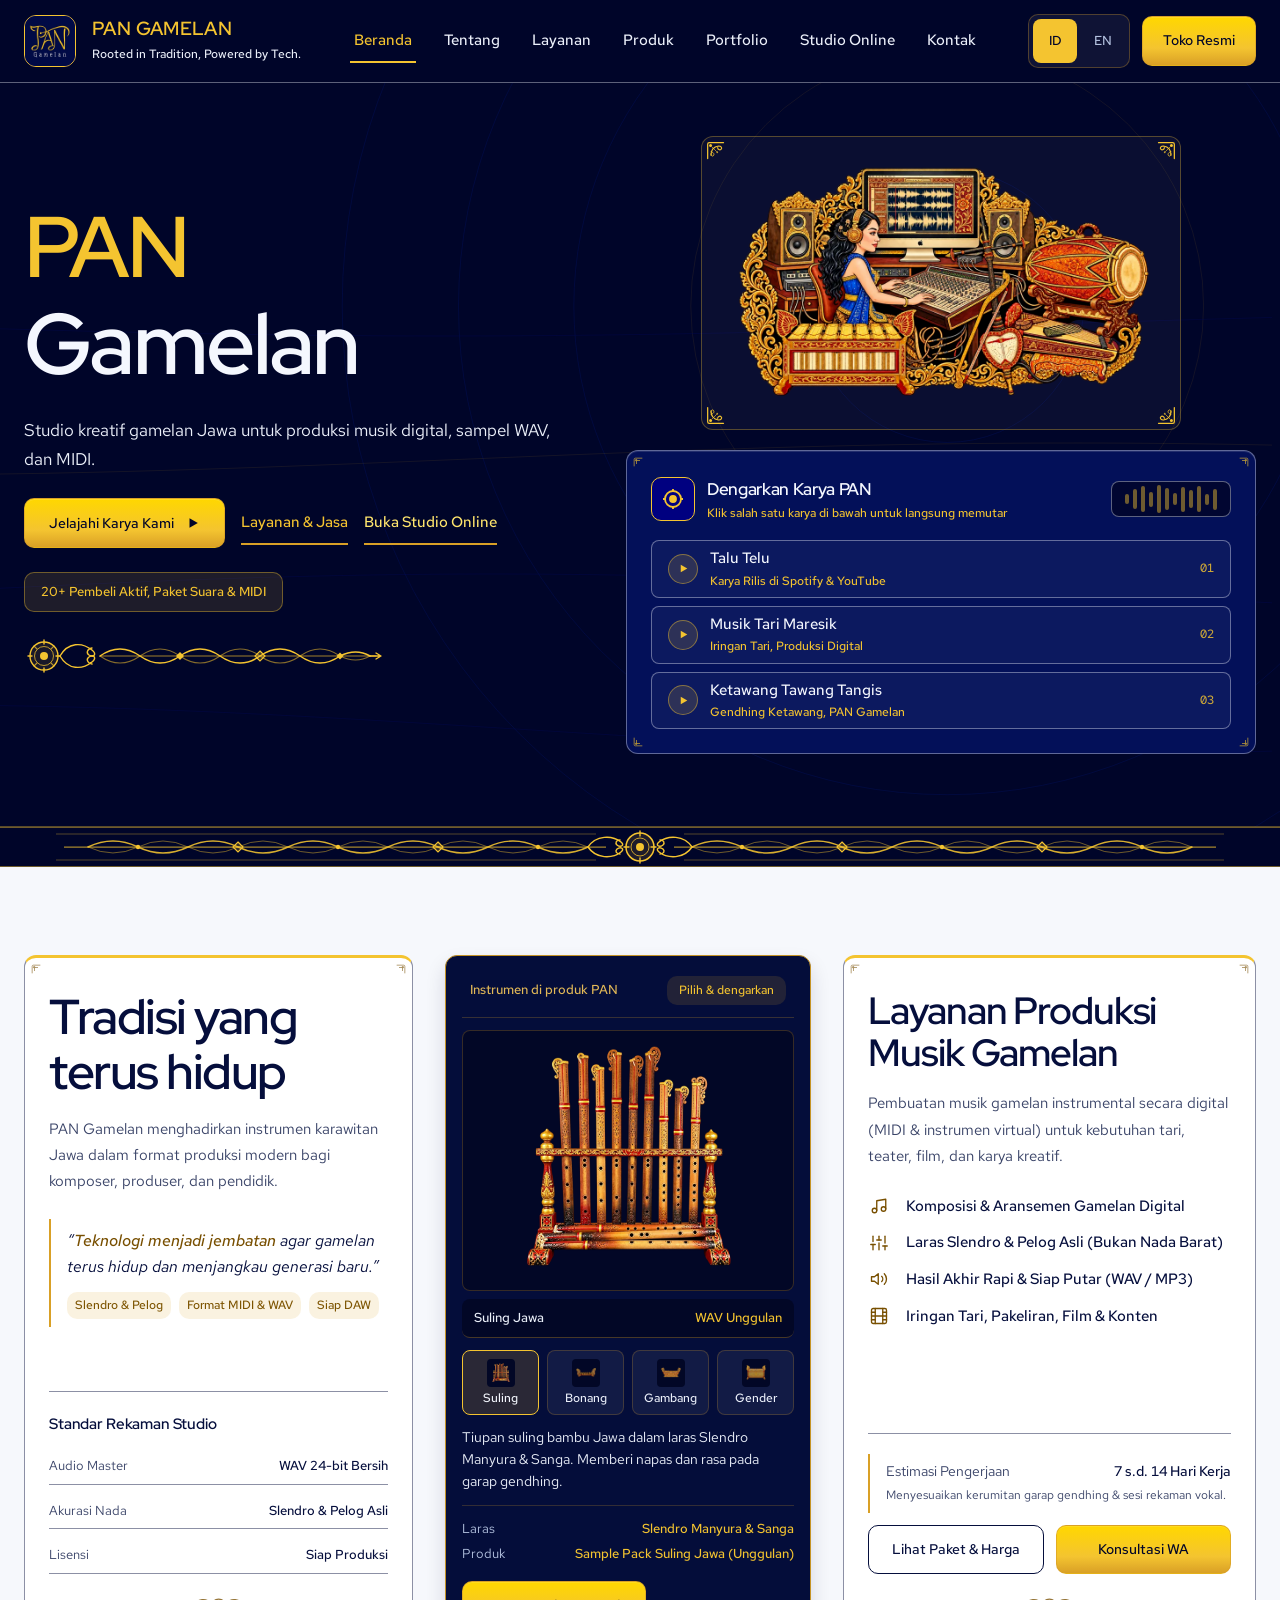
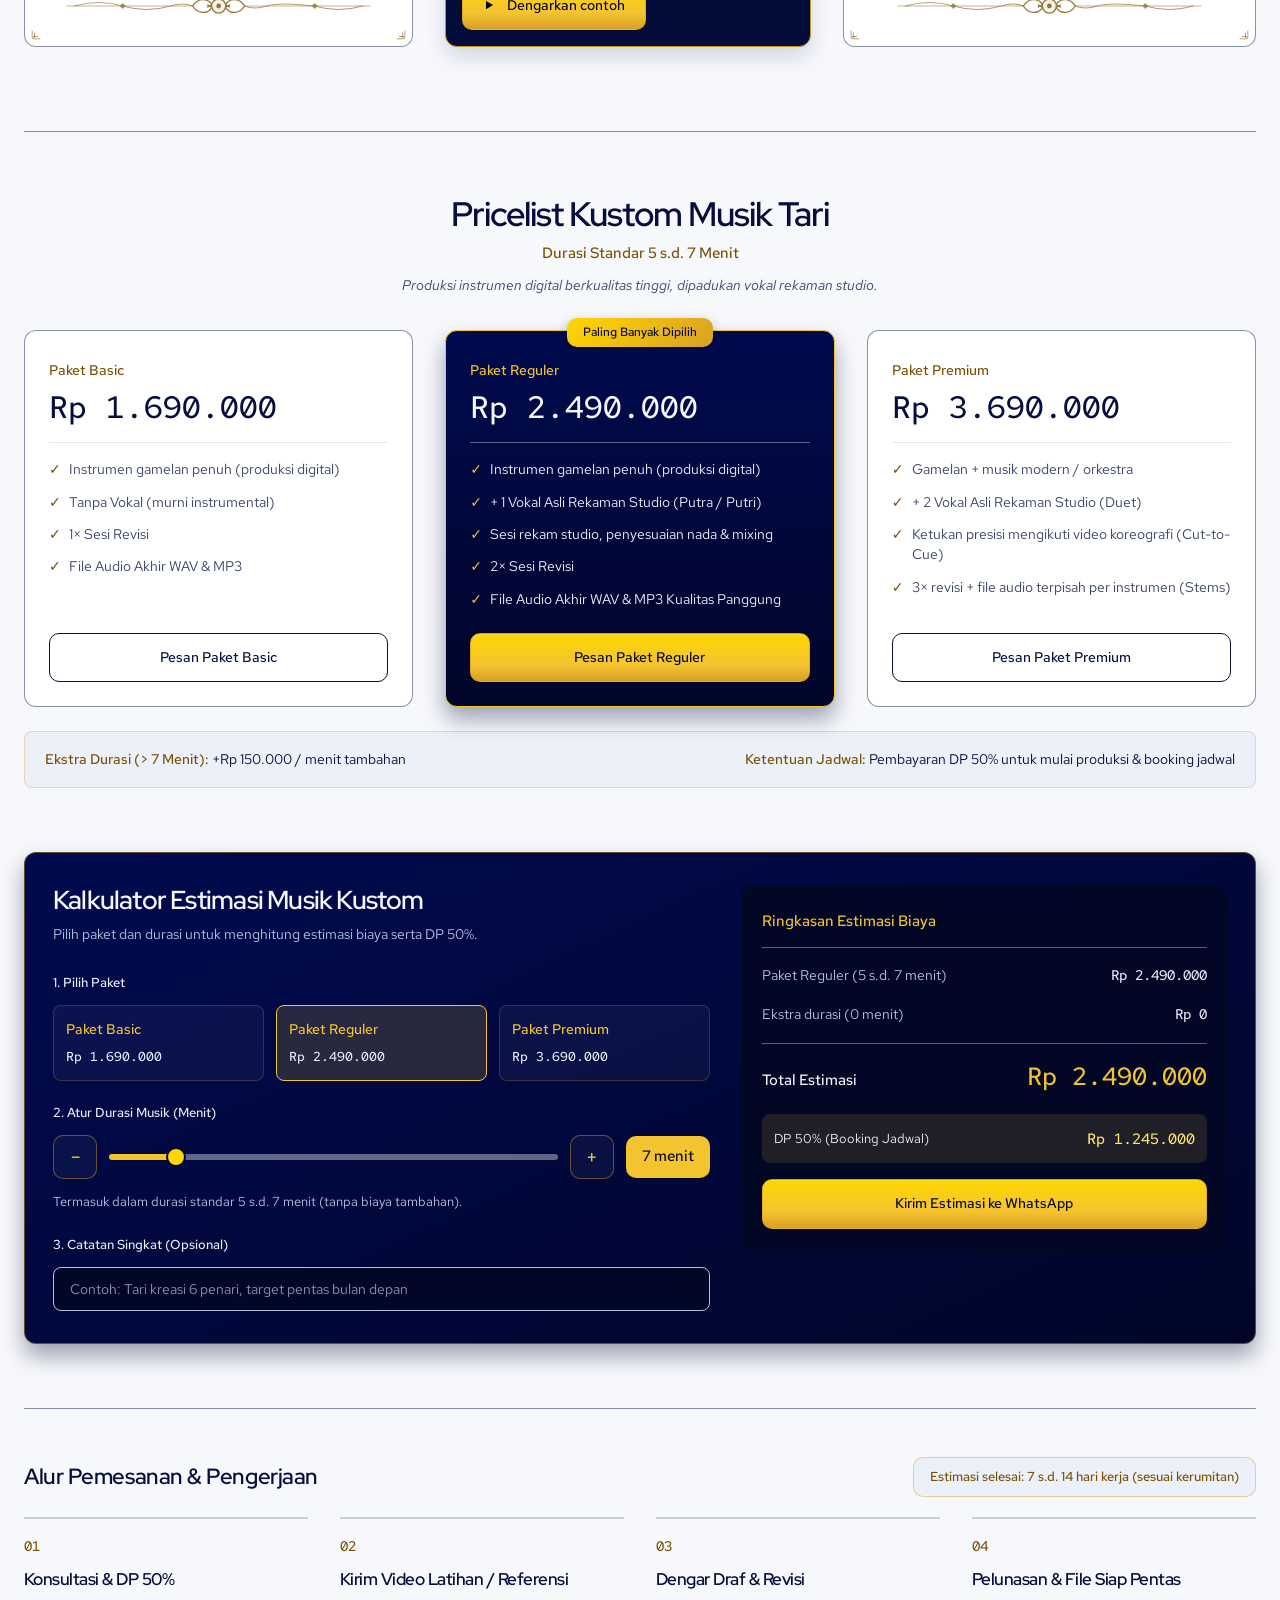
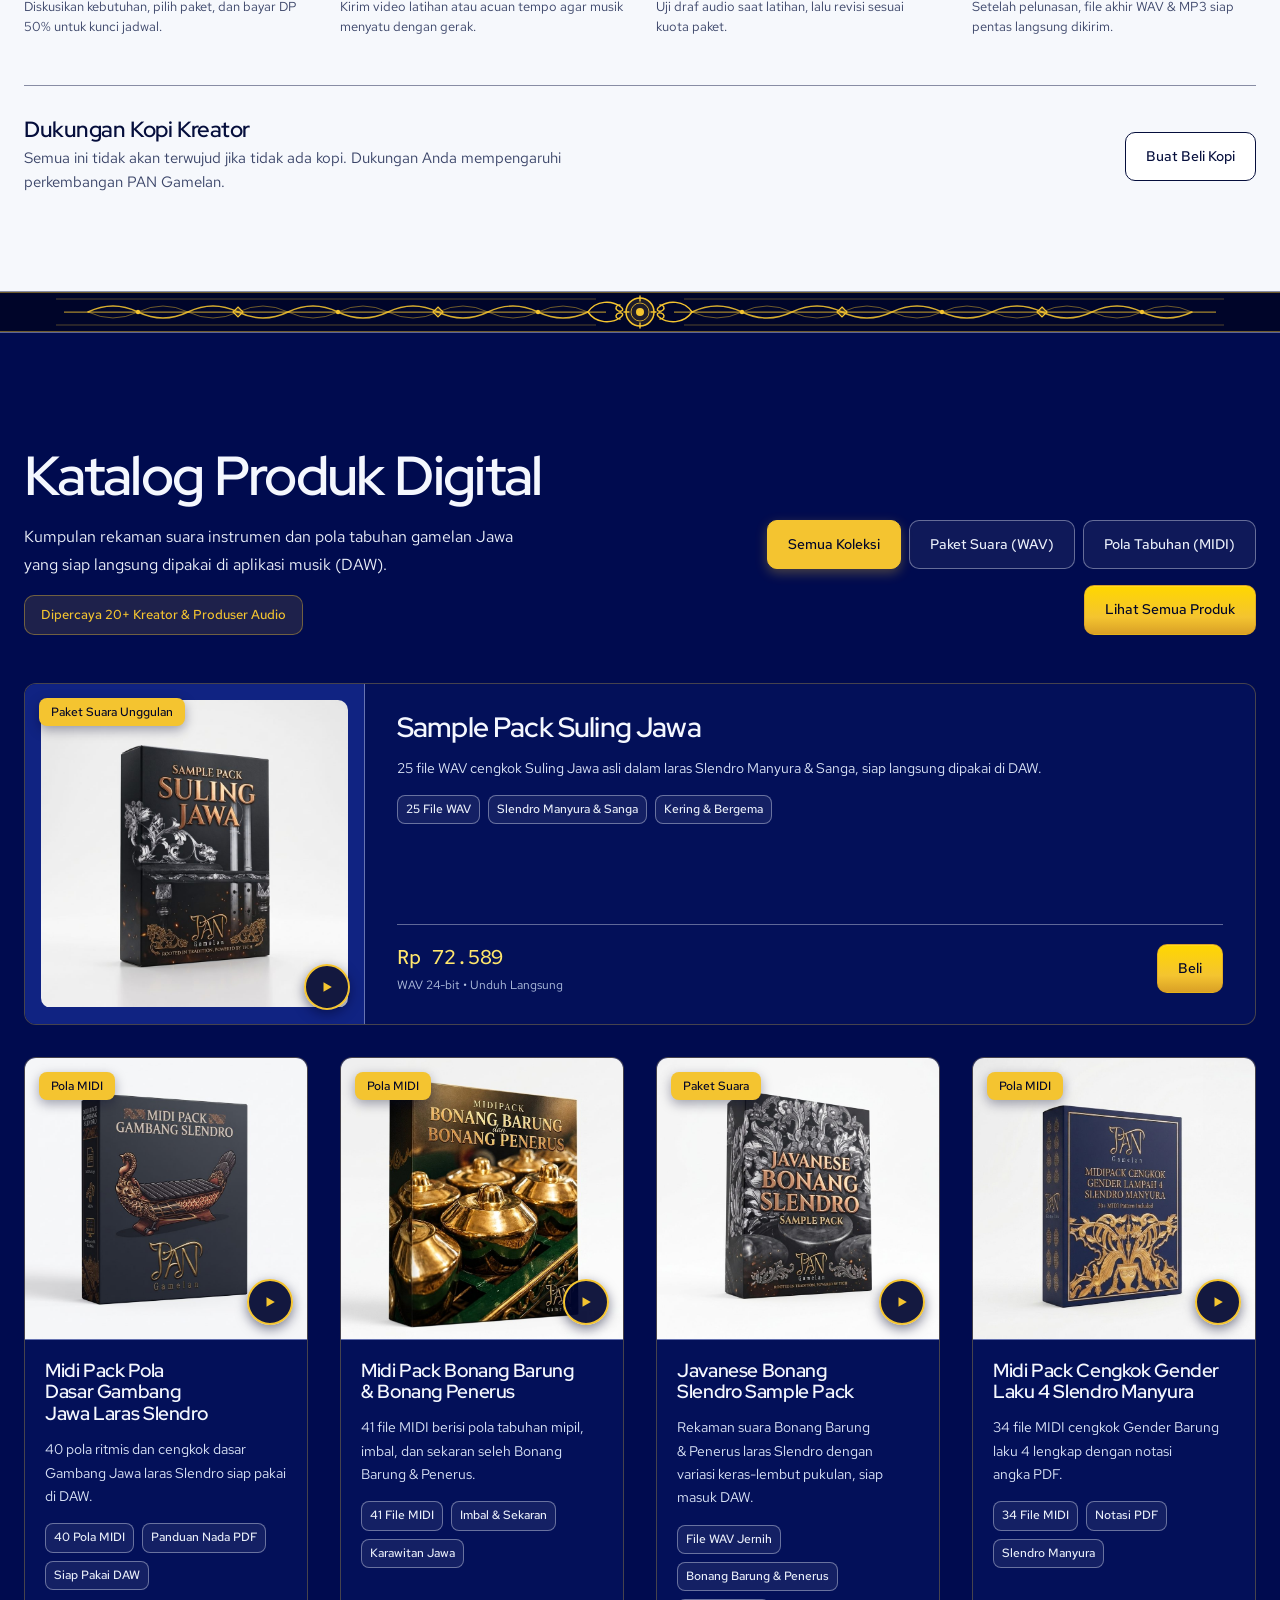
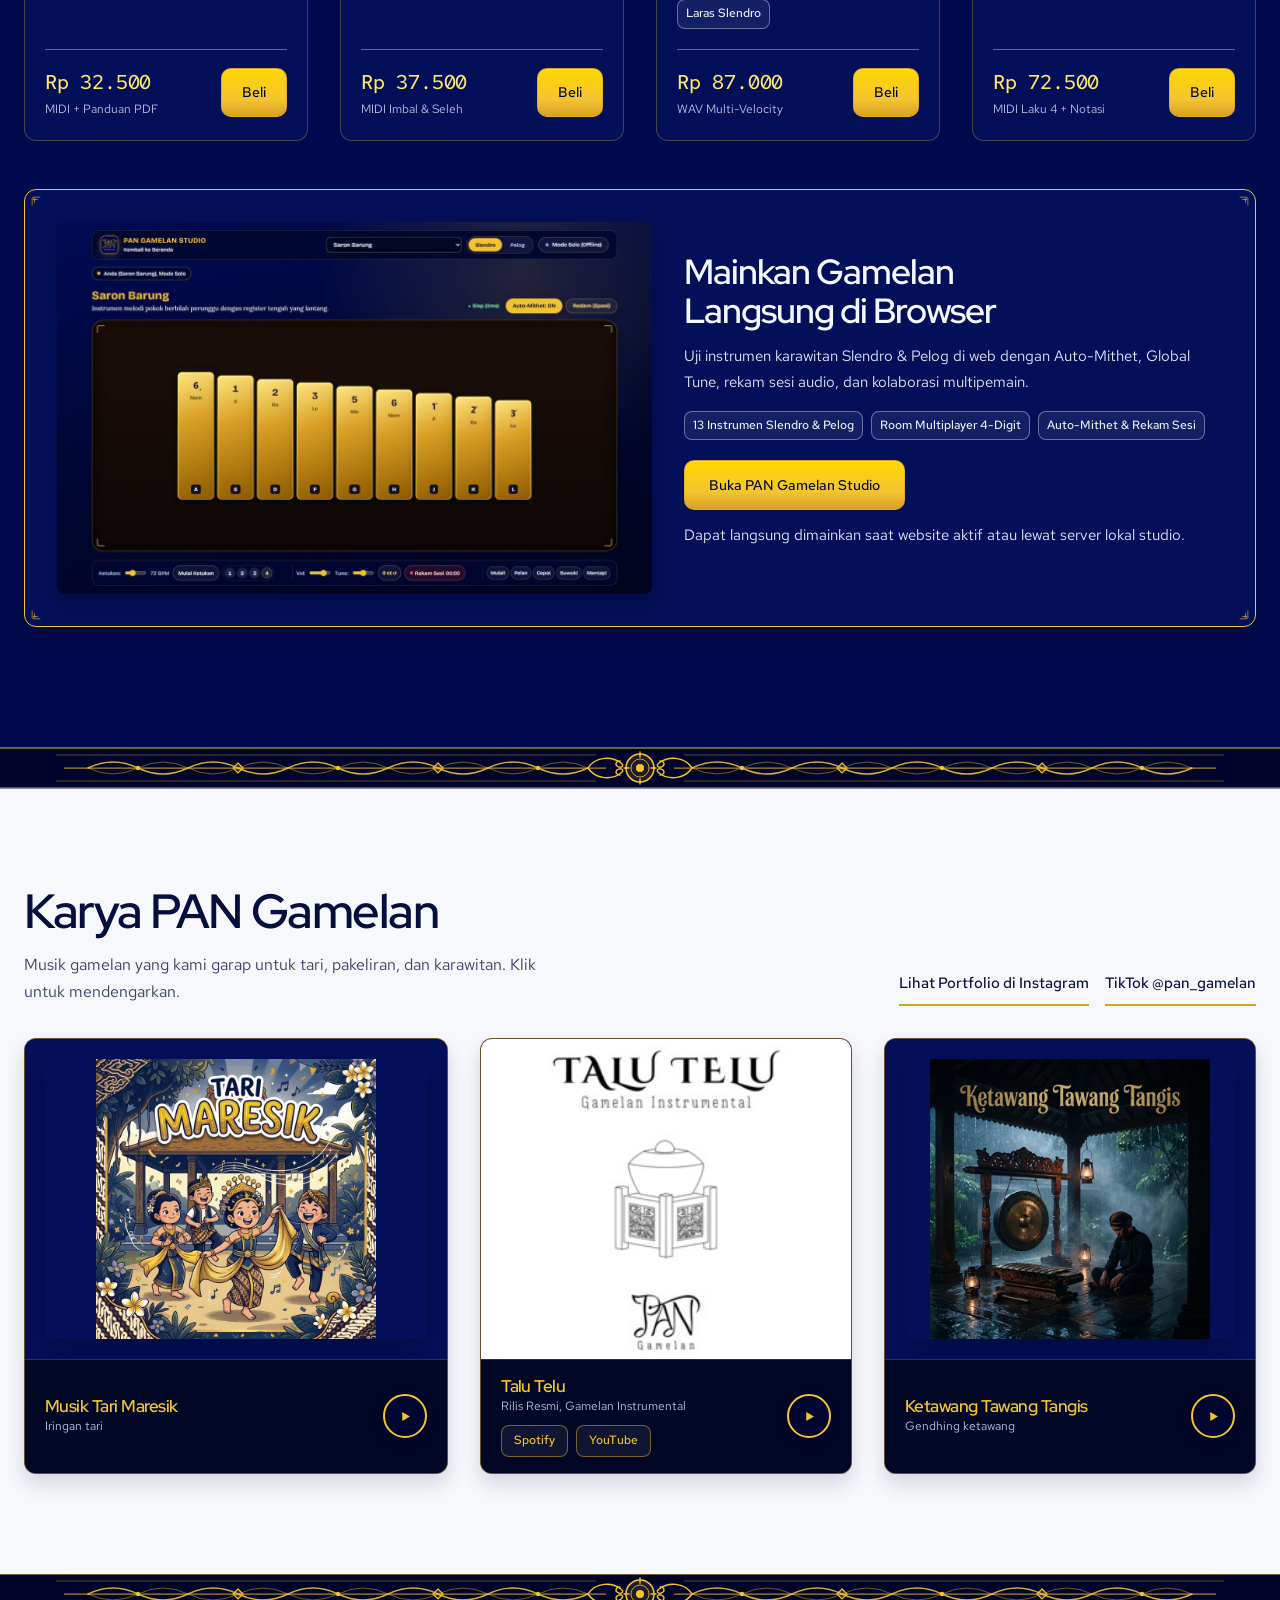
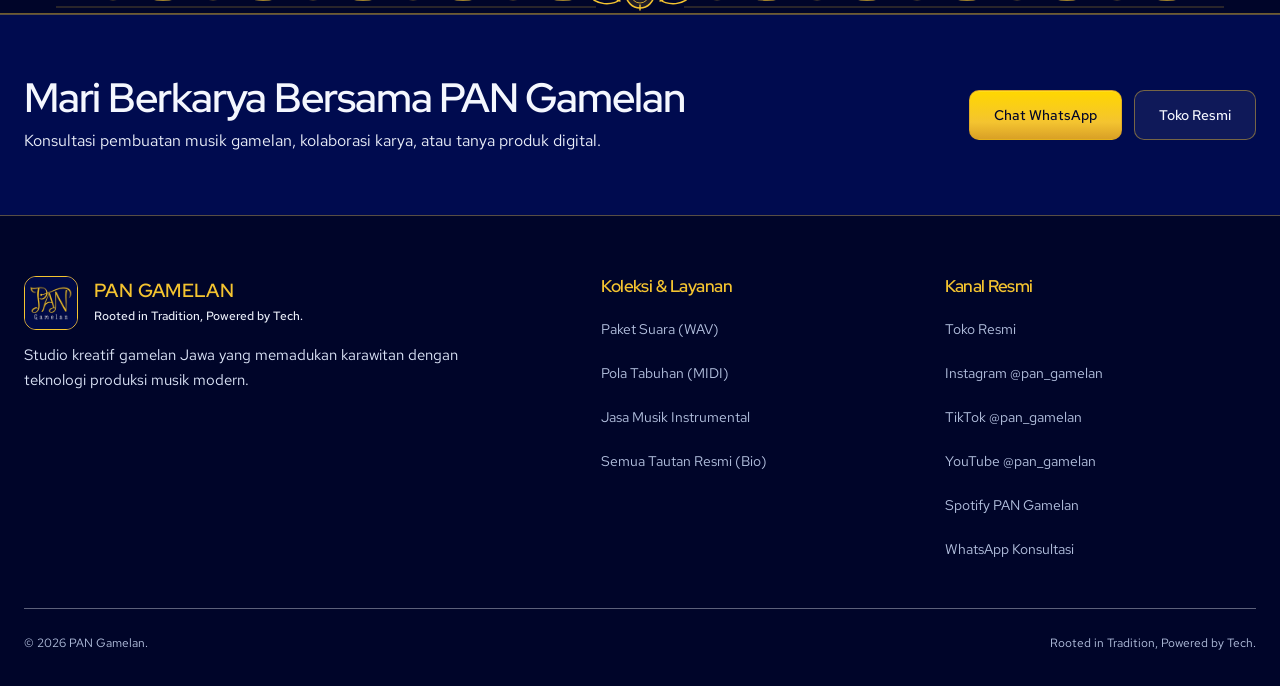
==== commit 55ab9a8a: "Move Buat Beli Kopi strip into mid-page section" ====
--- a/index.html
+++ b/index.html
@@ -1854,6 +1854,42 @@
       margin: 0;
     }
 
+    .coffee-support-strip {
+      margin-top: 48px;
+      padding-top: 32px;
+      border-top: 1px solid var(--line-dark);
+      display: flex;
+      flex-wrap: wrap;
+      align-items: center;
+      justify-content: space-between;
+      gap: 16px 24px;
+    }
+    .coffee-support-copy {
+      flex: 1 1 320px;
+      min-width: 0;
+    }
+    .coffee-support-title {
+      font-family: var(--font-display);
+      font-size: clamp(1.15rem, 2vw, 1.35rem);
+      font-weight: 600;
+      letter-spacing: -0.02em;
+      line-height: 1.14;
+      color: var(--ink-navy);
+      margin-bottom: 4px;
+    }
+    .coffee-support-desc {
+      font-family: var(--font-body);
+      font-size: 0.92rem;
+      line-height: 1.65;
+      color: var(--ink-muted);
+      max-width: 58ch;
+      margin: 0;
+    }
+    .coffee-support-strip .btn {
+      white-space: nowrap;
+      flex-shrink: 0;
+    }
+
     /* 3 Detailed Service Cards + 5 Pillars Strip inside Cream Section */
     .services-cards-row {
       display: grid;
@@ -3630,6 +3666,15 @@
               </div>
             </div>
           </div>
+
+          <!-- Dukungan Kopi Kreator -->
+          <div class="coffee-support-strip">
+            <div class="coffee-support-copy">
+              <h3 class="coffee-support-title" data-i18n="coffee_title">Dukungan Kopi Kreator</h3>
+              <p class="coffee-support-desc" data-i18n="coffee_desc">Semua ini tidak akan terwujud jika tidak ada kopi. Dukungan Anda mempengaruhi perkembangan PAN Gamelan.</p>
+            </div>
+            <a class="btn btn-outline-dark btn-sm" href="https://pan-gamelan.myr.id/galang-dana/v2/buat-beli-kopi" target="_blank" rel="noopener" data-i18n="cta_coffee">Buat Beli Kopi</a>
+          </div>
         </div>
       </div>
     </section>
@@ -3970,7 +4015,6 @@
             <span data-i18n="cta_wa">Chat WhatsApp</span>
           </a>
           <a class="btn btn-outline" href="https://pan-gamelan.myr.id/" target="_blank" rel="noopener" data-i18n="cta_store">Toko Resmi</a>
-          <a class="btn btn-outline" href="https://pan-gamelan.myr.id/galang-dana/v2/buat-beli-kopi" target="_blank" rel="noopener" data-i18n="cta_coffee">Buat Beli Kopi</a>
         </div>
       </div>
     </section>
@@ -4529,6 +4573,8 @@
         cta_wa: 'Chat WhatsApp',
         cta_store: 'Toko Resmi',
         cta_coffee: 'Buat Beli Kopi',
+        coffee_title: 'Dukungan Kopi Kreator',
+        coffee_desc: 'Semua ini tidak akan terwujud jika tidak ada kopi. Dukungan Anda mempengaruhi perkembangan PAN Gamelan.',
         footer_desc: 'Studio kreatif gamelan Jawa yang memadukan karawitan dengan teknologi produksi musik modern.',
         footer_col1: 'Koleksi & Layanan',
         footer_wav: 'Paket Suara (WAV)',
@@ -4700,6 +4746,8 @@
         cta_wa: 'Chat WhatsApp',
         cta_store: 'Official Store',
         cta_coffee: 'Buy Us a Coffee',
+        coffee_title: 'Creator Coffee Support',
+        coffee_desc: 'None of this would happen without coffee. Your support directly shapes the growth of PAN Gamelan.',
         footer_desc: 'A Javanese gamelan creative studio blending traditional karawitan with modern music production technology.',
         footer_col1: 'Collections & Services',
         footer_wav: 'Sample Packs (WAV)',
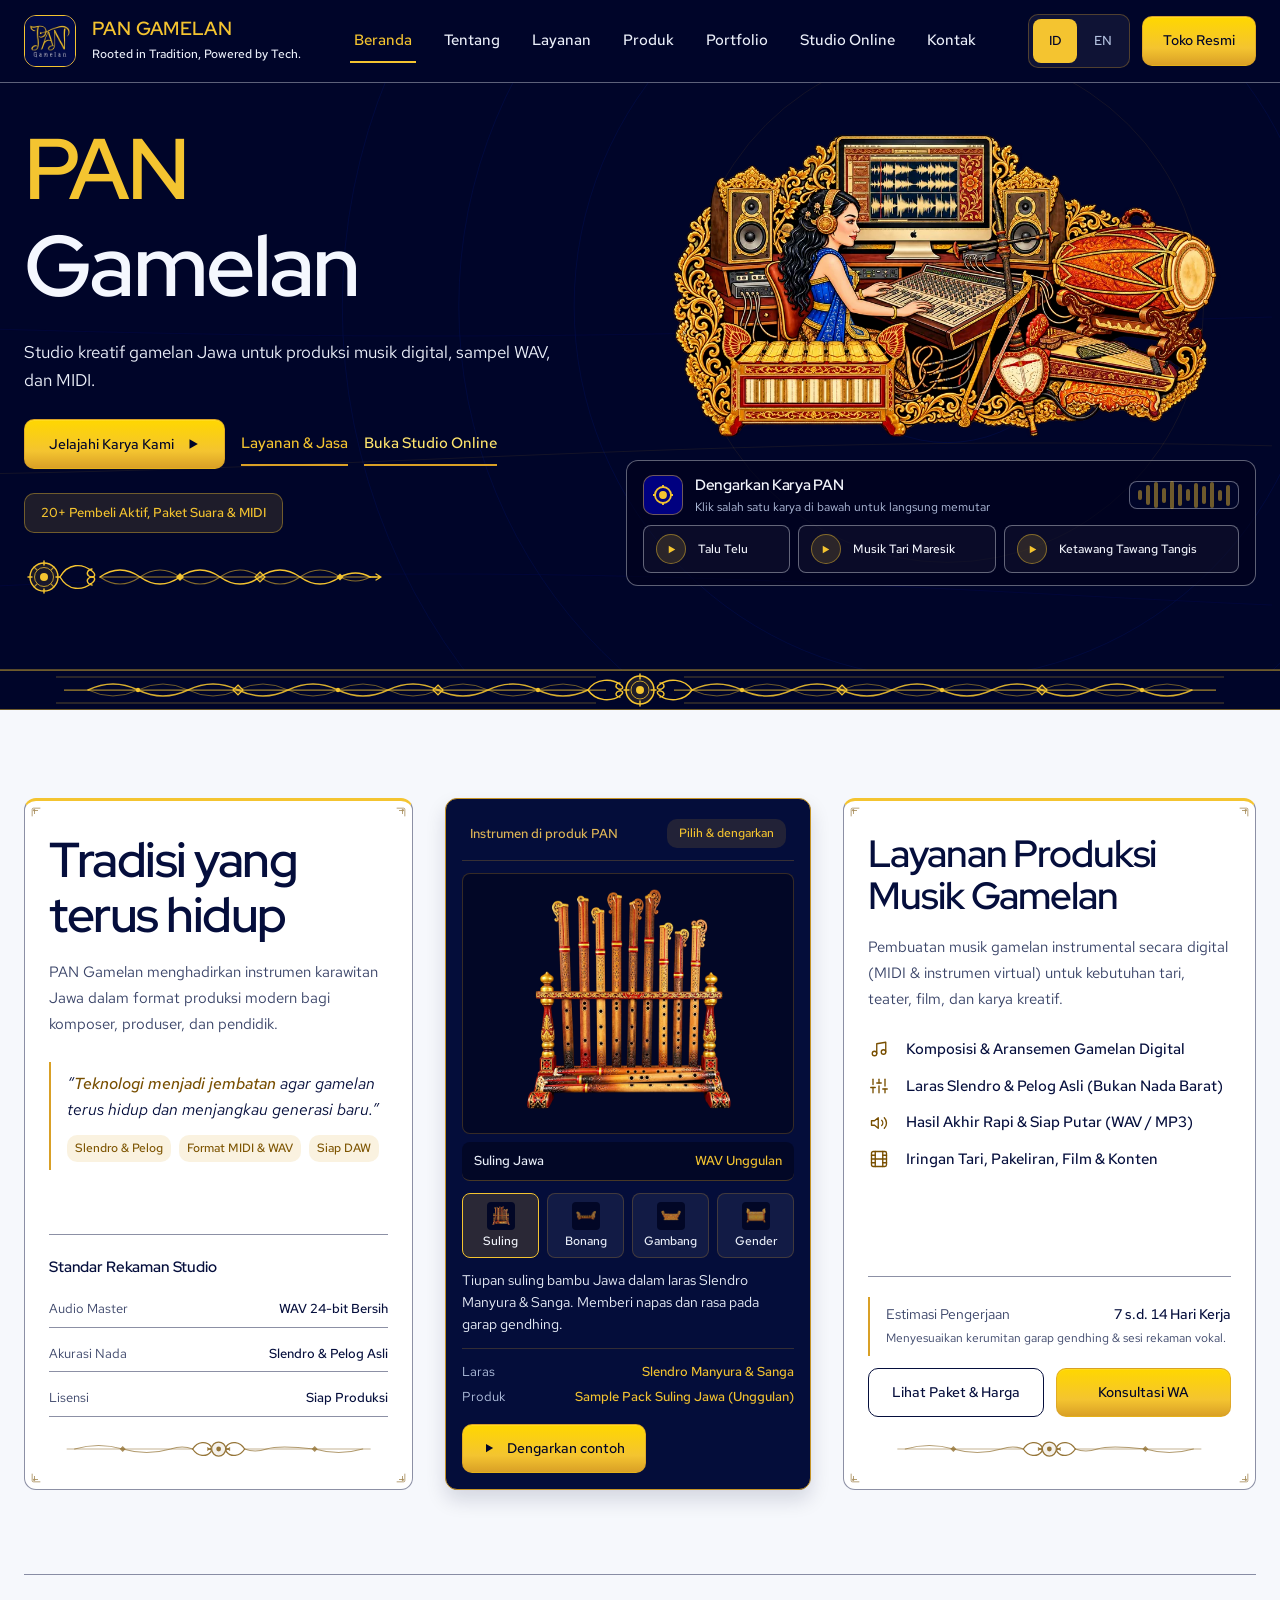
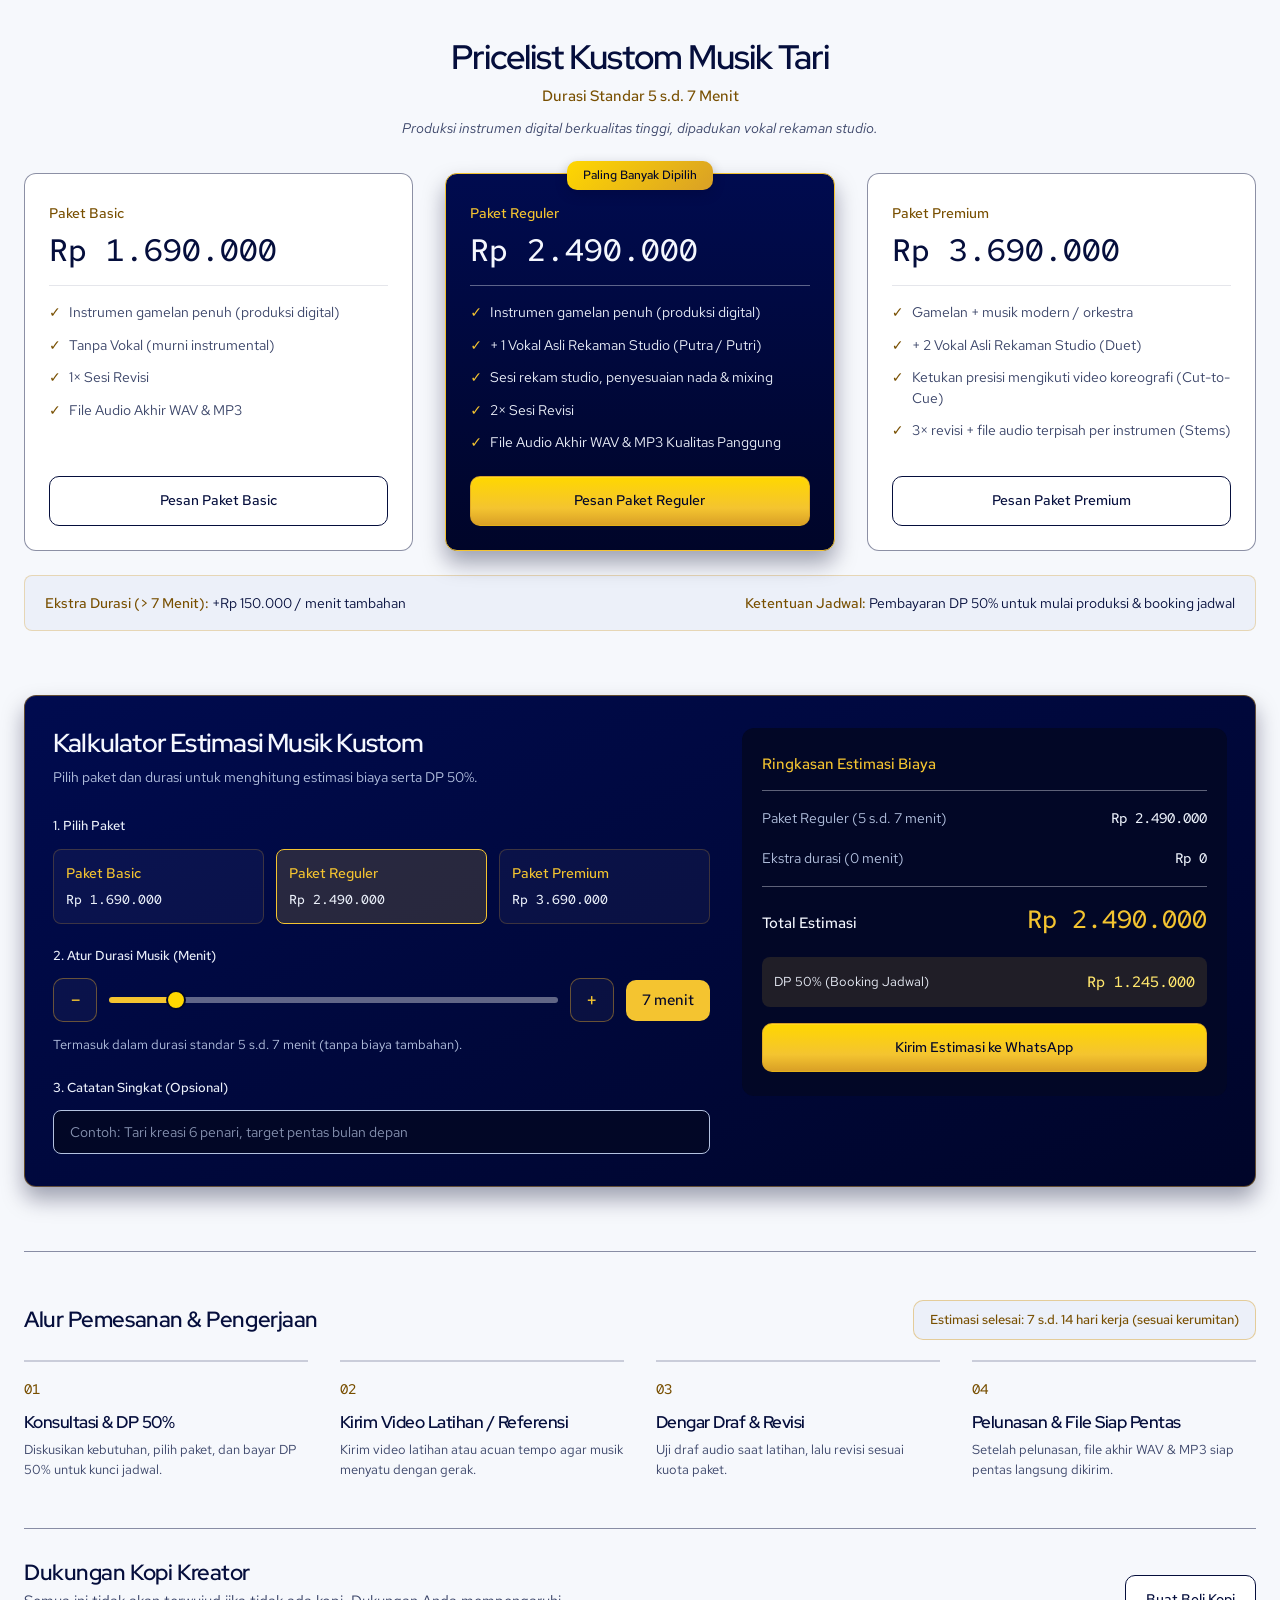
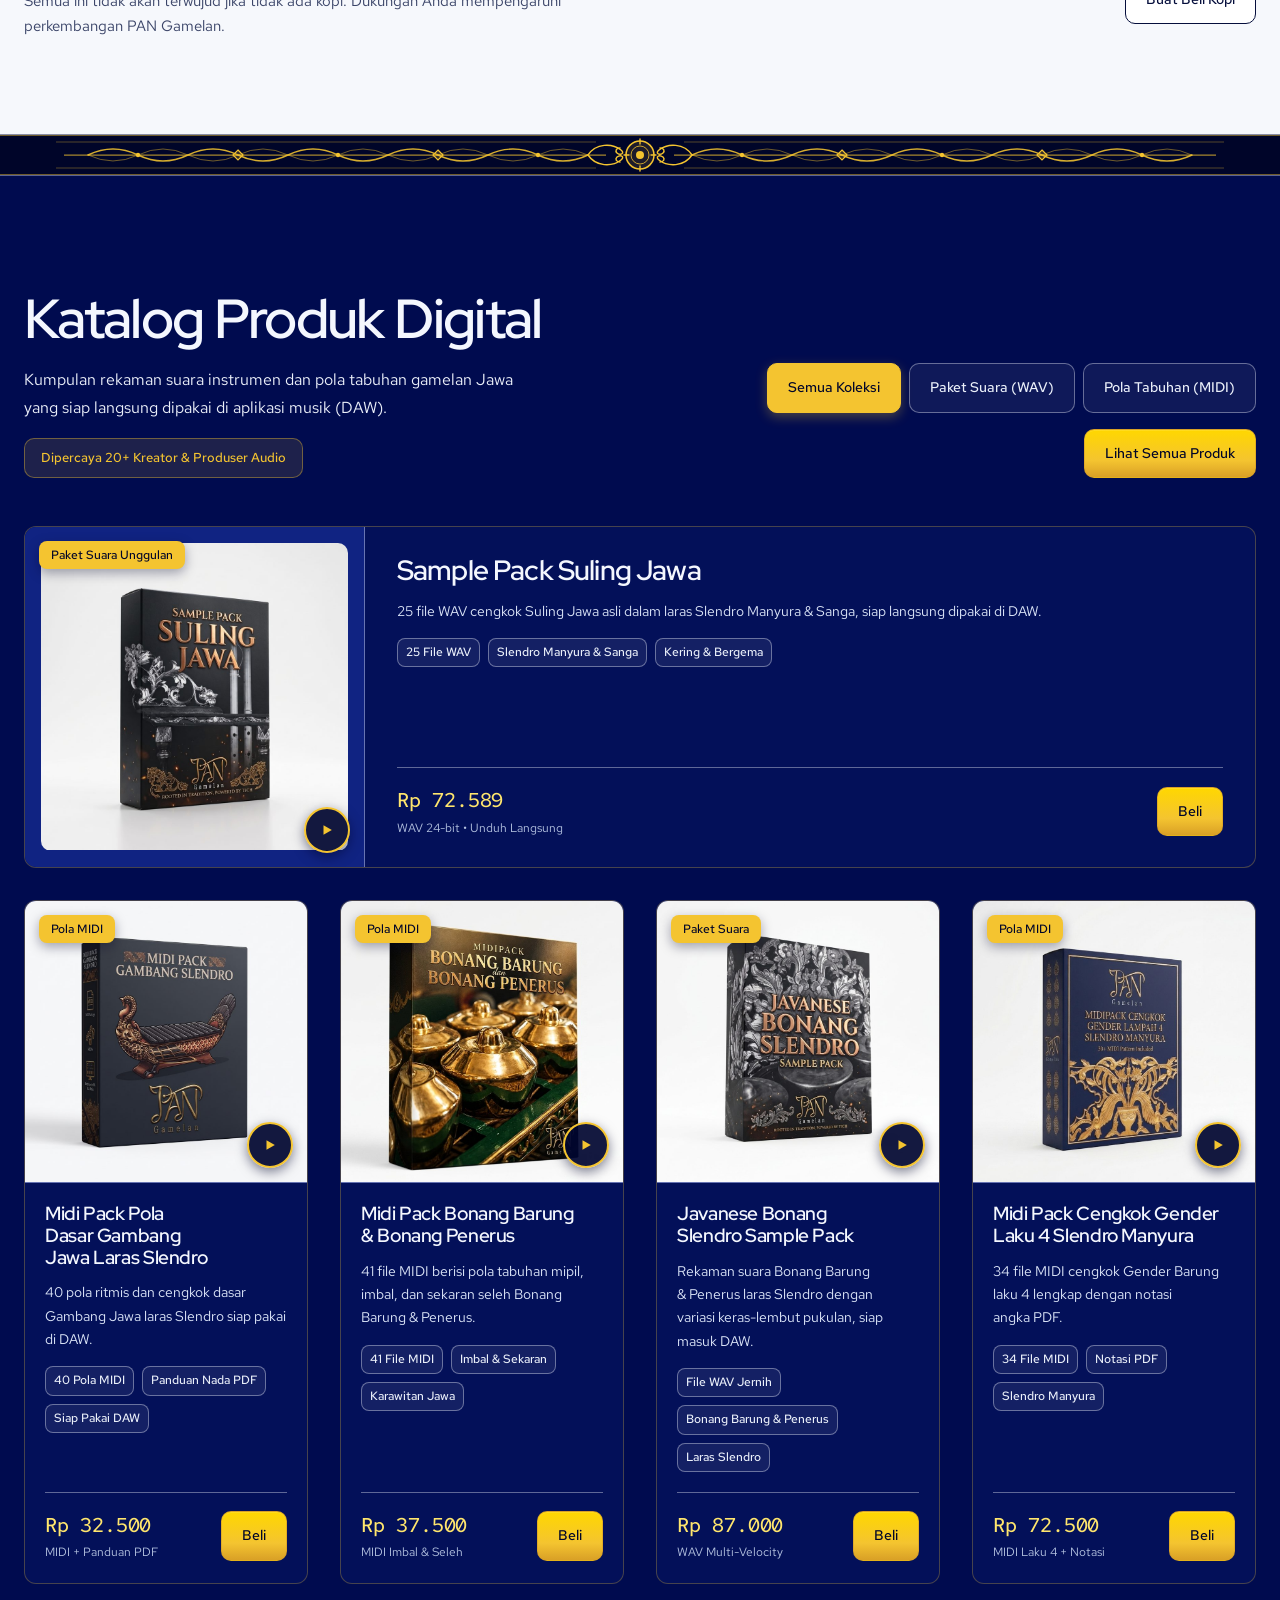
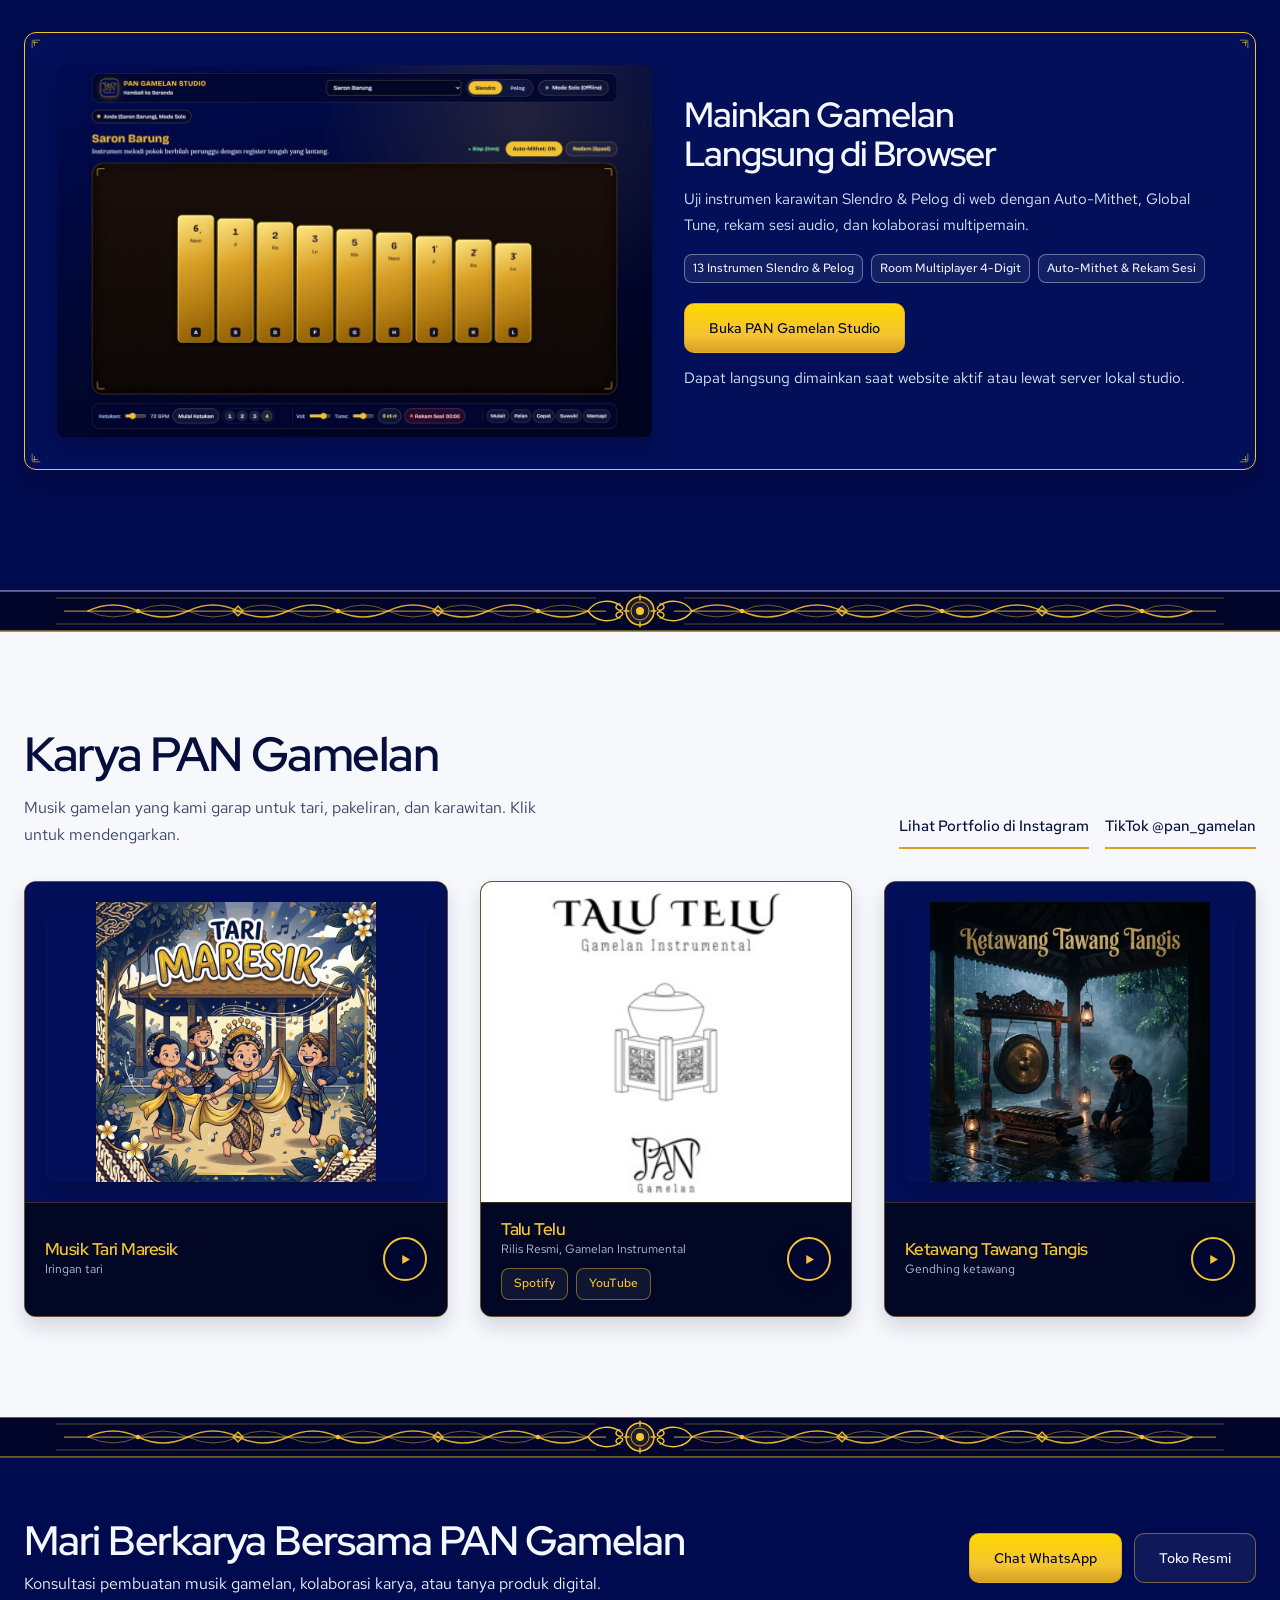
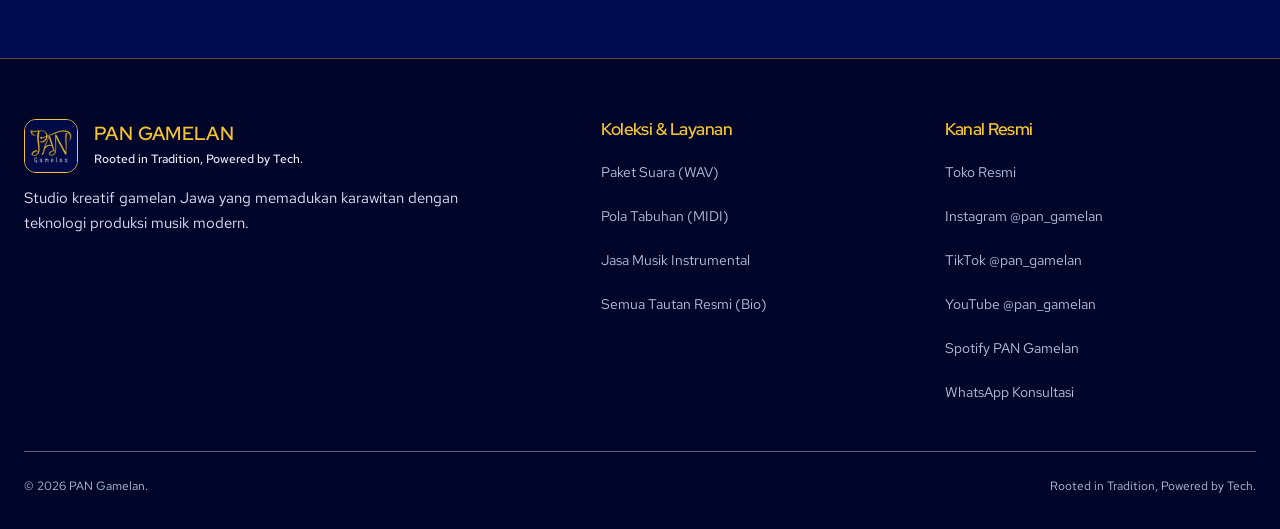
==== commit 15a47bb0: "style(main): remove illustration frame and make hero audio player compact" ====
--- a/index.html
+++ b/index.html
@@ -707,26 +707,25 @@
       width: fit-content;
     }
 
-    /* RIGHT SIDE: GAMELAN VISUAL STAGE + ORNATE FLOATING AUDIO DECK */
+    /* RIGHT SIDE: GAMELAN VISUAL STAGE + COMPACT AUDIO STRIP */
     .hero-stage {
       position: relative;
-      min-height: 490px;
+      min-height: auto;
       display: flex;
       flex-direction: column;
-      justify-content: flex-end;
+      justify-content: center;
       z-index: 3;
     }
 
     .stage-gamelan-figure {
       position: relative;
       z-index: 2;
-      margin: 16px auto 0;
+      margin: 0 auto;
       width: 100%;
-      max-width: 480px;
-      padding: 28px;
-      border: 1px solid var(--gold-a32);
-      border-radius: var(--radius-md);
-      background-color: var(--white-a04);
+      max-width: 560px;
+      padding: 0;
+      border: none;
+      background-color: transparent;
       transform: translateY(0);
     }
     .stage-gamelan-figure img {
@@ -737,36 +736,37 @@
       filter: contrast(1.03);
     }
 
-    /* Interactive Sound Demo Deck Integrated into Hero Stage with Generous Breathing Room */
+    /* Compact Sound Demo Strip Subordinate to Hero Illustration */
     .hero-showcase {
       position: relative;
       z-index: 4;
-      margin-top: 20px;
-      background: var(--navy-card);
+      margin-top: 16px;
+      background: var(--c-0-3-28-a65);
       color: var(--white);
       border: 1px solid var(--line);
       border-radius: var(--radius-md);
-      padding: 24px;
-      box-shadow: var(--edge-light);
+      padding: 12px 16px;
+      box-shadow: none;
     }
     .showcase-top {
       display: flex;
       align-items: center;
       justify-content: space-between;
-      gap: 16px;
-      margin-bottom: 16px;
+      gap: 12px;
+      margin-bottom: 8px;
     }
     .showcase-brand-left {
       display: flex;
       align-items: center;
       gap: 12px;
+      min-width: 0;
     }
     .showcase-emblem {
-      width: 44px;
-      height: 44px;
+      width: 40px;
+      height: 40px;
       padding: 0;
       border-radius: var(--radius-pill);
-      border: 1px solid var(--gold);
+      border: 1px solid var(--gold-a45);
       background: var(--navy-royal);
       color: var(--gold);
       display: grid;
@@ -775,16 +775,16 @@
     }
     .showcase-title {
       font-family: var(--font-display);
-      font-size: 1.06rem;
+      font-size: 0.92rem;
       font-weight: 600;
       letter-spacing: -0.02em;
       color: var(--white);
     }
     .showcase-sub {
       font-family: var(--font-body);
-      font-size: 0.78rem;
-      color: var(--gold);
-      font-weight: 500;
+      font-size: 0.72rem;
+      color: var(--text-muted);
+      font-weight: 400;
     }
 
     /* VISUALIZER */
@@ -793,12 +793,13 @@
       align-items: center;
       justify-content: center;
       gap: 4px;
-      height: 36px;
-      min-width: 120px;
-      background: var(--c-0-3-28-a65);
+      height: 28px;
+      min-width: 88px;
+      background: var(--navy-deep);
       border-radius: var(--radius-sm);
-      padding: 8px 12px;
+      padding: 4px 8px;
       border: 1px solid var(--line);
+      flex-shrink: 0;
     }
     .visualizer-bar {
       width: 4px;
@@ -831,24 +832,45 @@
 
     .demo-tracks-grid {
       display: flex;
-      flex-direction: column;
+      flex-wrap: wrap;
       gap: 8px;
     }
     .demo-track {
       font-family: var(--font-body);
-      display: flex;
-      align-items: center;
-      justify-content: space-between;
-      gap: 12px;
-      padding: 8px 16px;
+      flex: 1 1 auto;
+      display: flex;
+      align-items: center;
+      justify-content: flex-start;
+      gap: 8px;
+      padding: 8px 12px;
       border-radius: var(--radius-sm);
       background: var(--white-a04);
       border: 1px solid var(--line);
       cursor: pointer;
       text-align: start;
       color: var(--white);
+      min-width: 0;
       white-space: nowrap;
       transition: background-color 0.2s ease, border-color 0.2s ease;
+    }
+    .hero-showcase .demo-track-cat,
+    .hero-showcase .demo-track-num {
+      display: none;
+    }
+    .hero-showcase .demo-track-left {
+      min-width: 0;
+      overflow: hidden;
+    }
+    .hero-showcase .demo-track-info {
+      min-width: 0;
+      overflow: hidden;
+    }
+    .hero-showcase .demo-track-name {
+      font-size: 0.78rem;
+      line-height: 1.25;
+      overflow: hidden;
+      text-overflow: ellipsis;
+      white-space: nowrap;
     }
     .demo-track:hover, .demo-track.active-track {
       background: var(--gold-a16);
@@ -2760,7 +2782,7 @@
       .container { width: calc(100% - 32px); }
       .ornament-corners { display: none; }
       .seam-ornament-band { height: 36px; padding: 0 16px; }
-      .stage-gamelan-figure { padding: 24px; }
+      .stage-gamelan-figure { padding: 0; }
       .stage-ornament-corner { width: 16px; height: 16px; }
       body.dock-open { padding-bottom: 160px; }
       .hero-stage { margin-top: 20px; min-height: auto; }
@@ -2792,14 +2814,17 @@
         line-height: 1.74;
       }
       .hero-showcase {
-        padding: 16px;
+        padding: 12px;
         margin-top: 12px;
+      }
+      .demo-tracks-grid {
+        grid-template-columns: minmax(0, 1fr);
       }
       .demo-track {
         padding: 8px 12px;
       }
-      .showcase-top { flex-direction: column; align-items: flex-start; }
-      .visualizer { width: 100%; }
+      .showcase-top { flex-direction: row; align-items: center; }
+      .visualizer { width: auto; min-width: 72px; }
 
       .services-cards-row,
       .portfolio-cards-track,
@@ -3163,26 +3188,14 @@
           </div>
         </div>
 
-        <!-- Right Column: Asymmetric Gamelan Stage + Audio Preview -->
+        <!-- Right Column: Frameless Gamelan Illustration + Compact Audio Strip -->
         <div class="hero-stage hero-visual-panel">
           <figure class="stage-gamelan-figure">
-            <div class="stage-ornament-corners" aria-hidden="true">
-              <svg class="stage-ornament-corner tl" viewBox="0 0 24 24"><use href="#pg-corner-sulur"/></svg>
-              <svg class="stage-ornament-corner tr" viewBox="0 0 24 24"><use href="#pg-corner-sulur"/></svg>
-              <svg class="stage-ornament-corner bl" viewBox="0 0 24 24"><use href="#pg-corner-sulur"/></svg>
-              <svg class="stage-ornament-corner br" viewBox="0 0 24 24"><use href="#pg-corner-sulur"/></svg>
-            </div>
             <img src="images/optimized/studio-gamelan-daw.webp" width="960" height="536" fetchpriority="high" alt="Studio Gamelan DAW Berornamen Emas">
           </figure>
 
-          <!-- Interactive Sound Demo Preview Deck -->
-          <div class="hero-showcase ornament-host" role="group" aria-label="Pemutar Contoh Audio PAN Gamelan">
-            <div class="ornament-corners" aria-hidden="true">
-              <svg class="ornament-corner tl" viewBox="0 0 24 24" fill="none" stroke="currentColor" stroke-width="1.4"><path d="M2 16V4a2 2 0 0 1 2-2h12"/><path d="M6 12V6h6"/><circle cx="5.5" cy="5.5" r="1.4" fill="currentColor"/></svg>
-              <svg class="ornament-corner tr" viewBox="0 0 24 24" fill="none" stroke="currentColor" stroke-width="1.4"><path d="M2 16V4a2 2 0 0 1 2-2h12"/><path d="M6 12V6h6"/><circle cx="5.5" cy="5.5" r="1.4" fill="currentColor"/></svg>
-              <svg class="ornament-corner bl" viewBox="0 0 24 24" fill="none" stroke="currentColor" stroke-width="1.4"><path d="M2 16V4a2 2 0 0 1 2-2h12"/><path d="M6 12V6h6"/><circle cx="5.5" cy="5.5" r="1.4" fill="currentColor"/></svg>
-              <svg class="ornament-corner br" viewBox="0 0 24 24" fill="none" stroke="currentColor" stroke-width="1.4"><path d="M2 16V4a2 2 0 0 1 2-2h12"/><path d="M6 12V6h6"/><circle cx="5.5" cy="5.5" r="1.4" fill="currentColor"/></svg>
-            </div>
+          <!-- Interactive Sound Demo Preview Strip -->
+          <div class="hero-showcase" role="group" aria-label="Pemutar Contoh Audio PAN Gamelan">
             <div class="showcase-top">
               <div class="showcase-brand-left">
                 <button type="button" class="showcase-emblem sonic-logo" aria-label="Putar audio logo PAN Gamelan" title="Klik untuk mendengar audio logo">
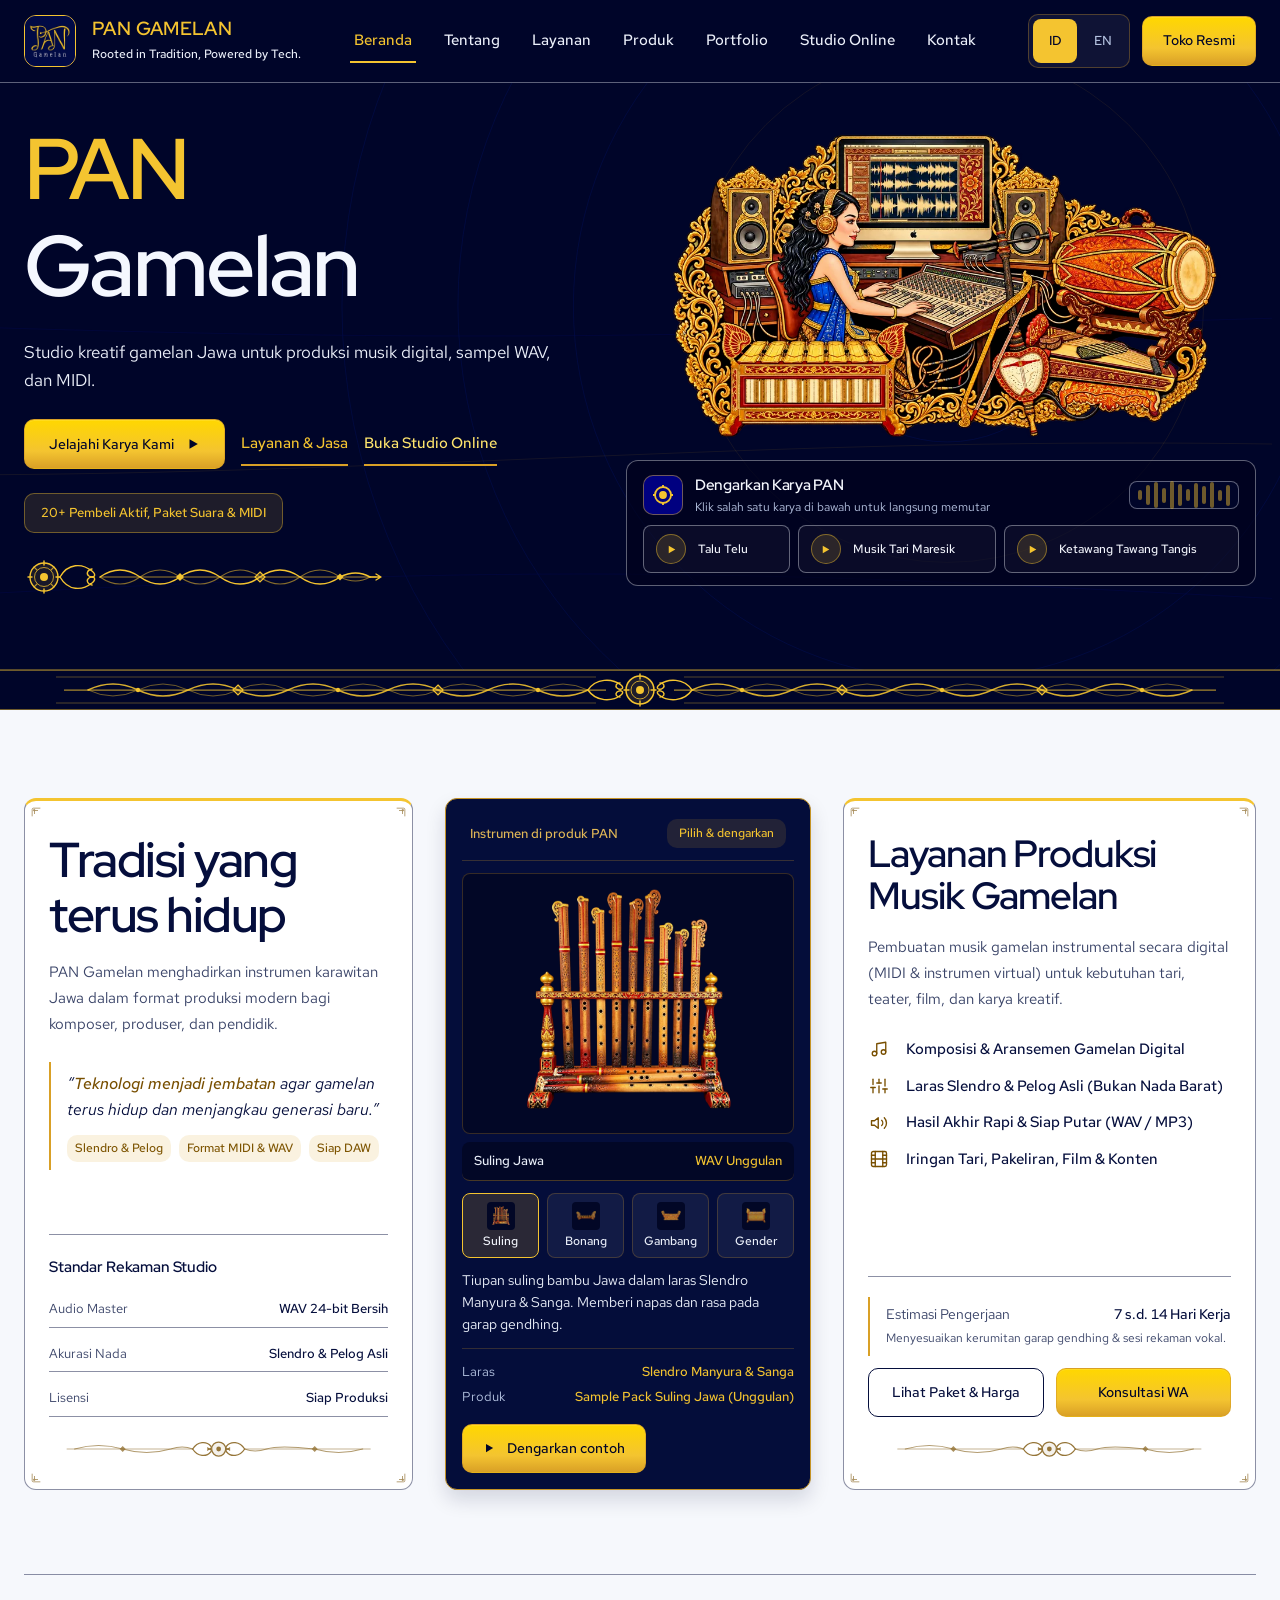
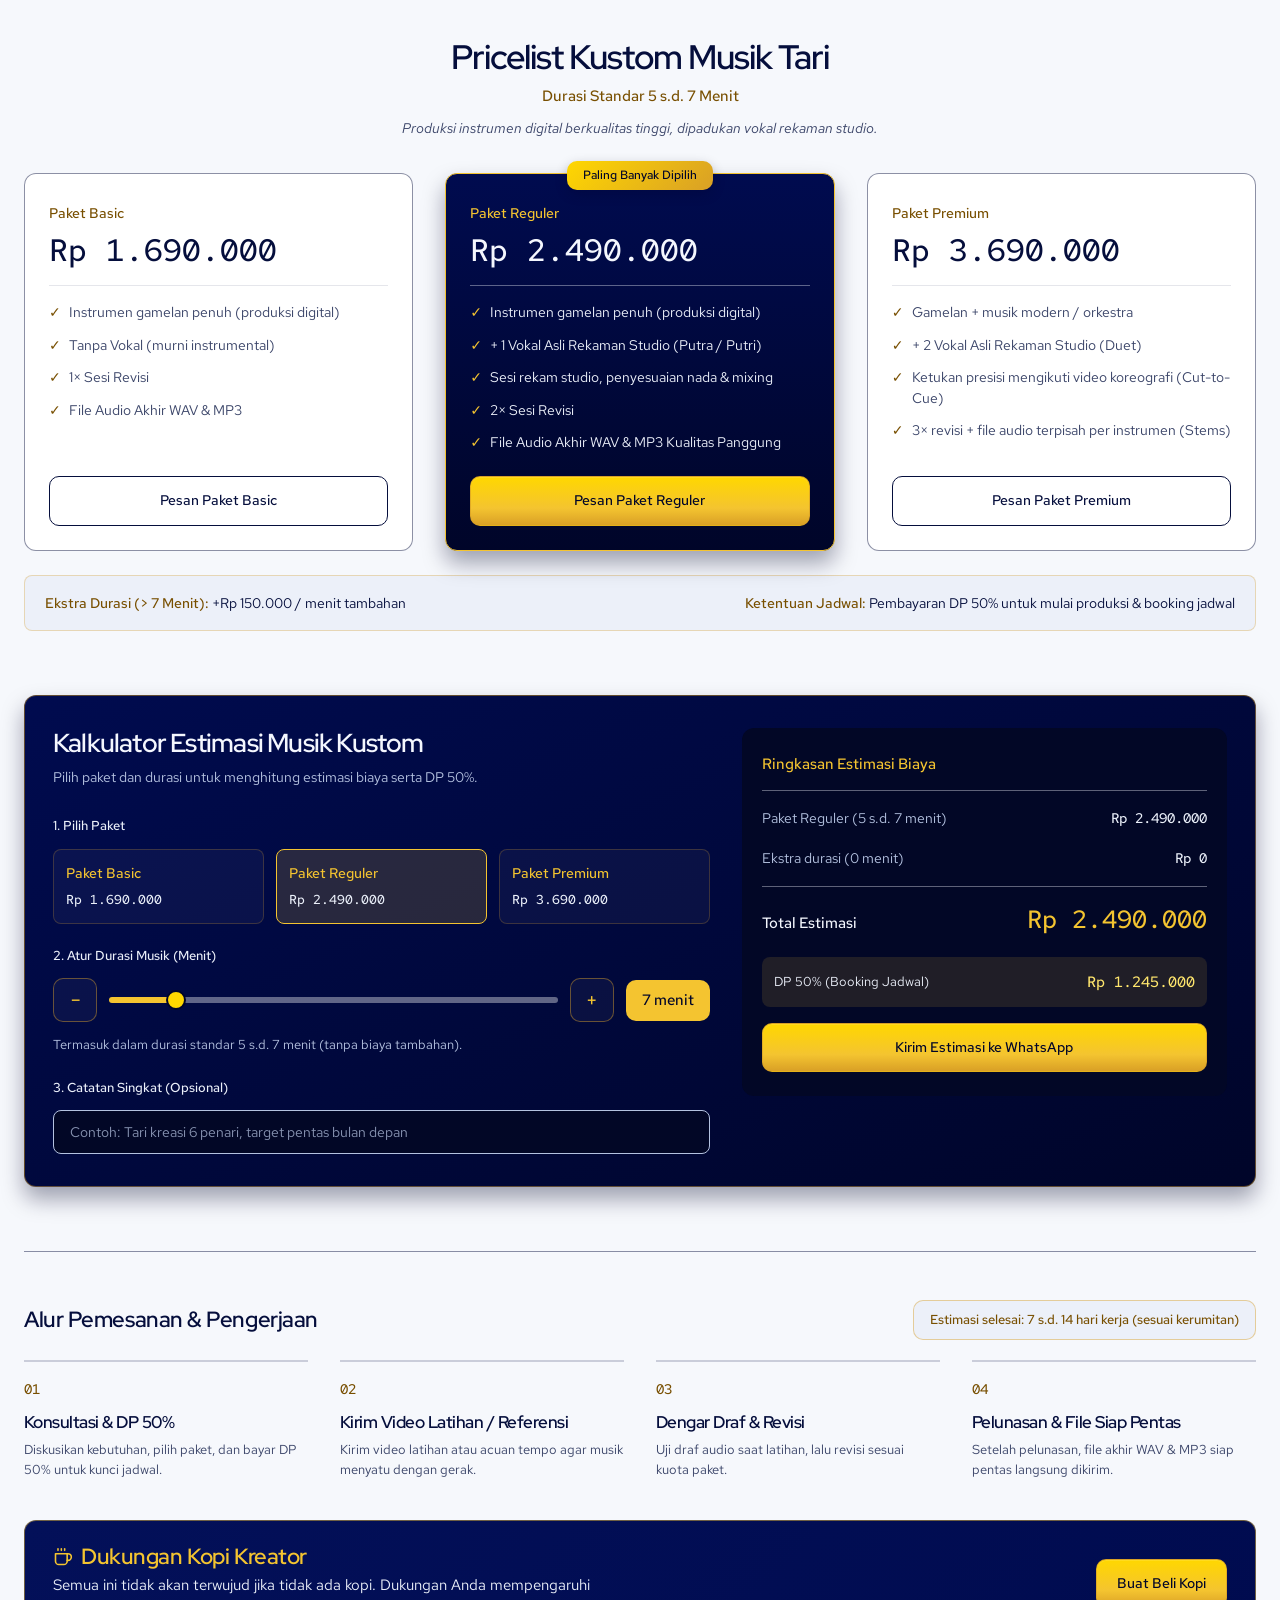
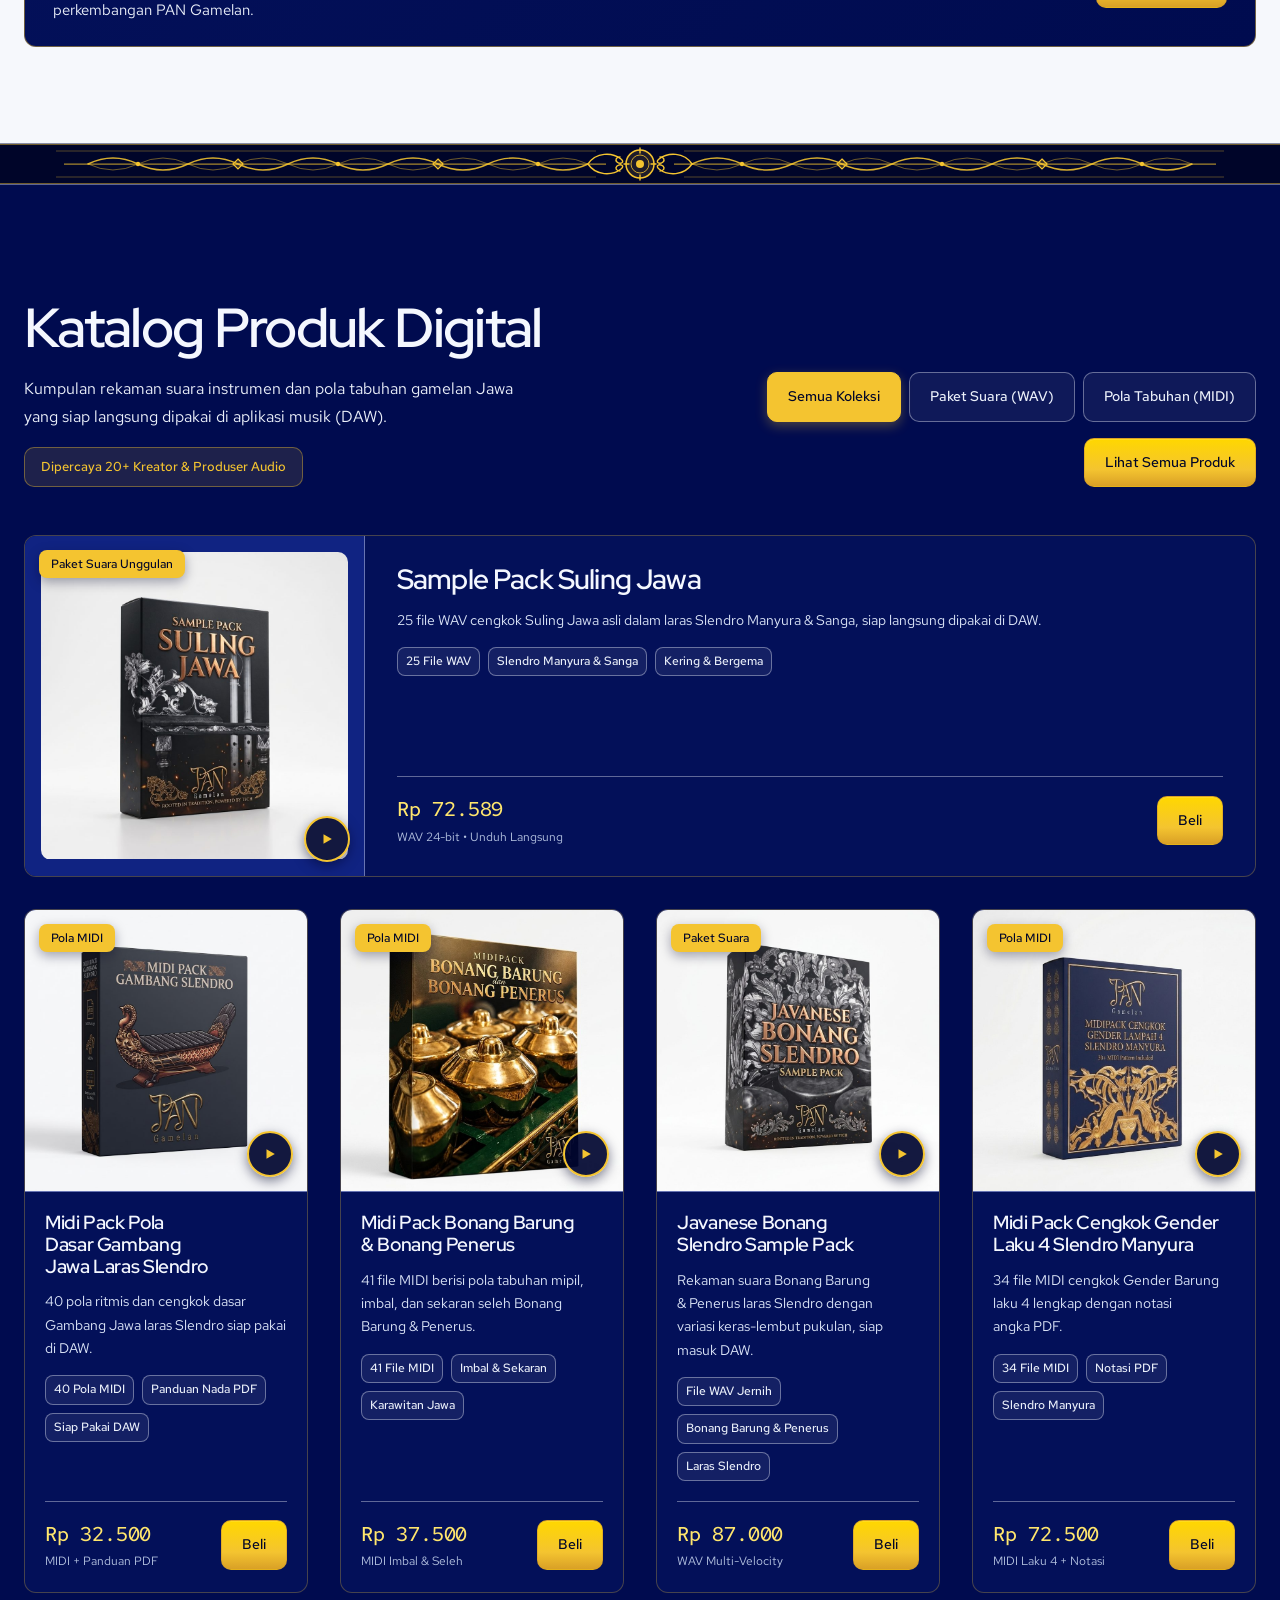
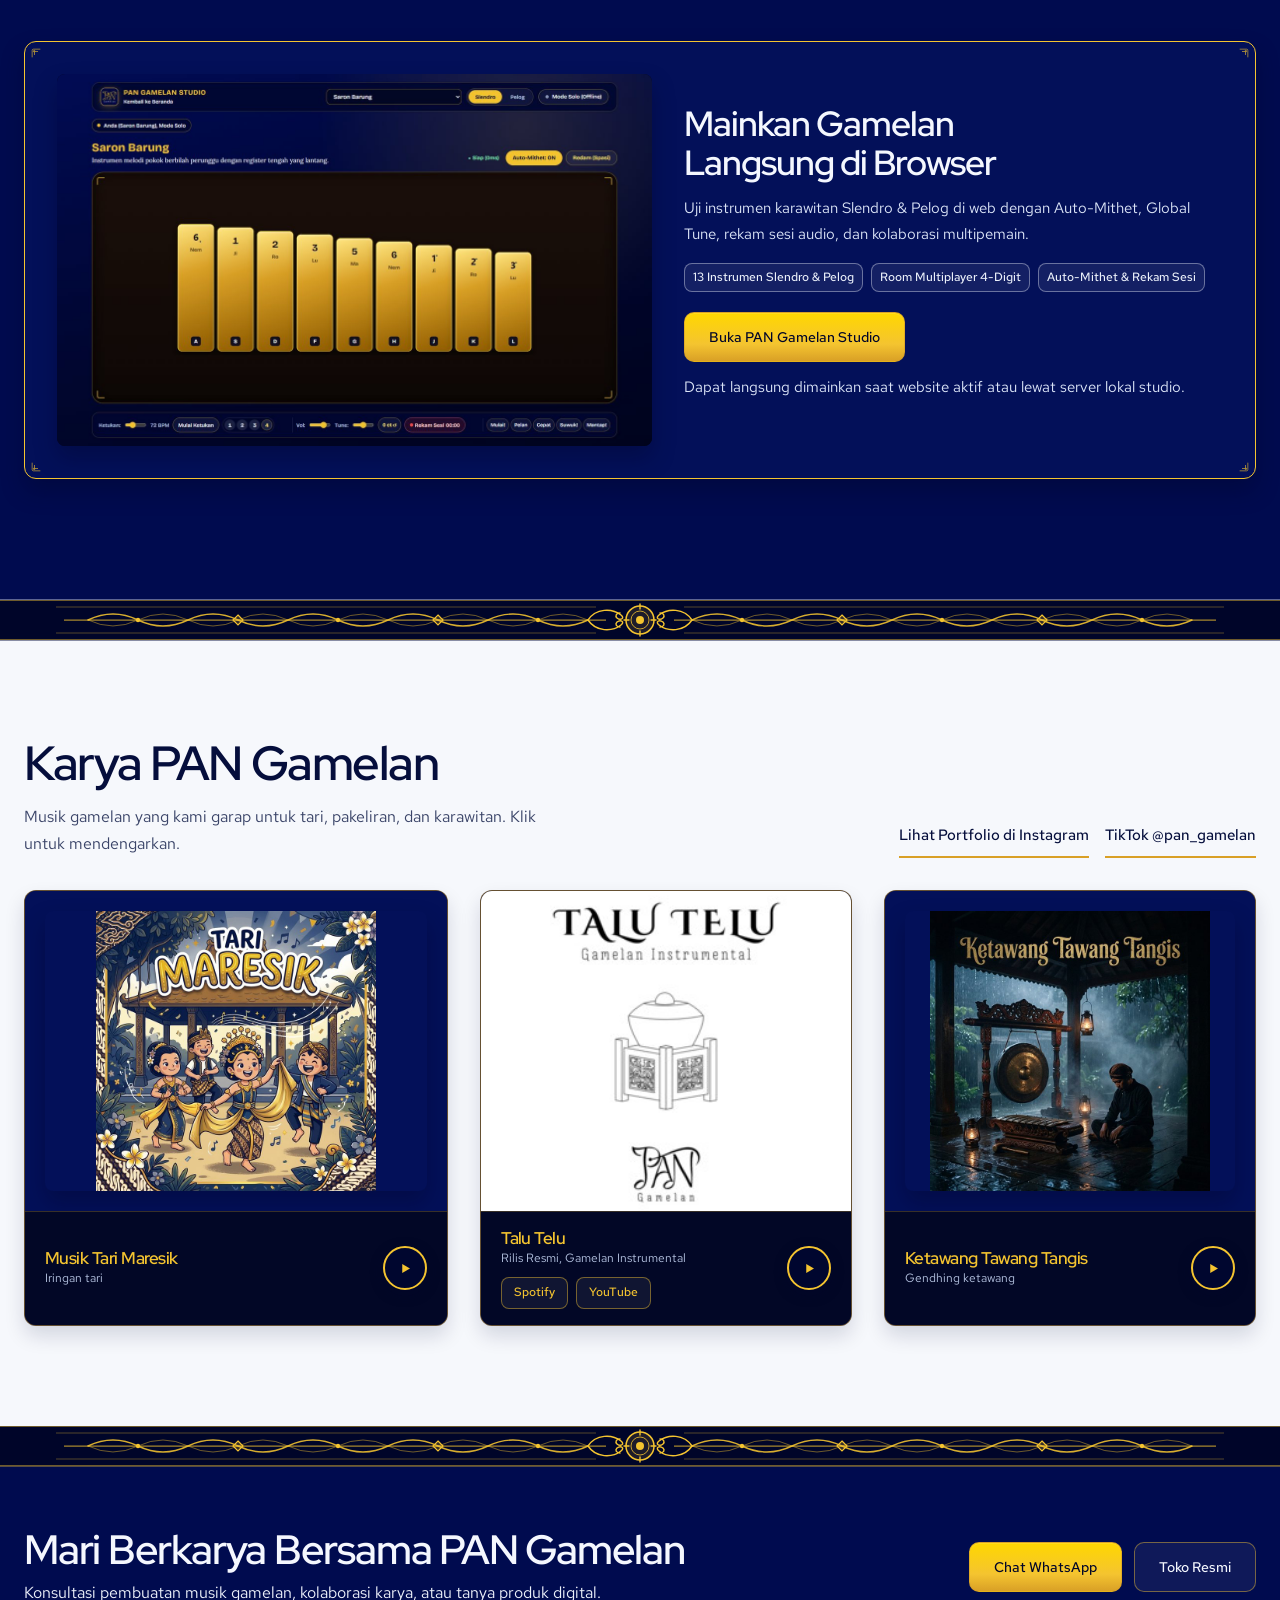
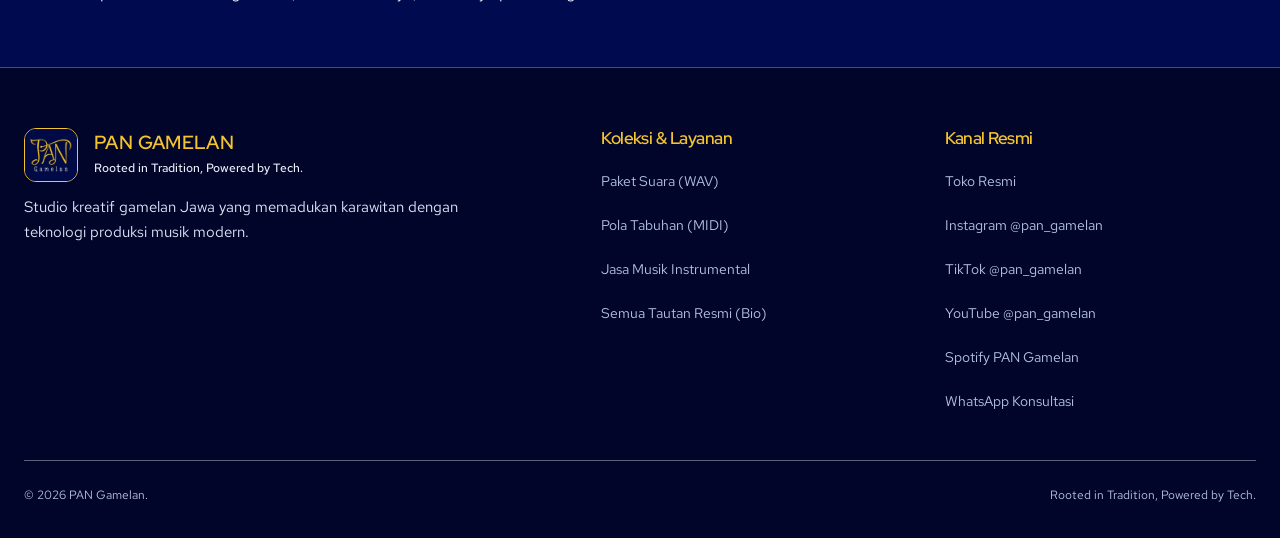
==== commit b0cdf284: "style(main): highlight creator coffee support strip with navy and gold accent" ====
--- a/index.html
+++ b/index.html
@@ -1877,9 +1877,14 @@
     }
 
     .coffee-support-strip {
-      margin-top: 48px;
-      padding-top: 32px;
-      border-top: 1px solid var(--line-dark);
+      margin-top: 40px;
+      padding: 24px 28px;
+      background-color: var(--navy);
+      background-image: linear-gradient(135deg, var(--navy-card) 0%, var(--navy) 100%);
+      color: var(--white);
+      border: 1px solid var(--gold-a45);
+      border-radius: var(--radius-md);
+      box-shadow: var(--shadow-soft);
       display: flex;
       flex-wrap: wrap;
       align-items: center;
@@ -1889,6 +1894,17 @@
     .coffee-support-copy {
       flex: 1 1 320px;
       min-width: 0;
+    }
+    .coffee-support-title-row {
+      display: flex;
+      align-items: center;
+      gap: 8px;
+      margin-bottom: 4px;
+    }
+    .coffee-support-icon {
+      color: var(--gold);
+      flex-shrink: 0;
+      display: block;
     }
     .coffee-support-title {
       font-family: var(--font-display);
@@ -1896,14 +1912,14 @@
       font-weight: 600;
       letter-spacing: -0.02em;
       line-height: 1.14;
-      color: var(--ink-navy);
-      margin-bottom: 4px;
+      color: var(--gold);
+      margin: 0;
     }
     .coffee-support-desc {
       font-family: var(--font-body);
       font-size: 0.92rem;
       line-height: 1.65;
-      color: var(--ink-muted);
+      color: var(--white-soft);
       max-width: 58ch;
       margin: 0;
     }
@@ -3683,10 +3699,19 @@
           <!-- Dukungan Kopi Kreator -->
           <div class="coffee-support-strip">
             <div class="coffee-support-copy">
-              <h3 class="coffee-support-title" data-i18n="coffee_title">Dukungan Kopi Kreator</h3>
+              <div class="coffee-support-title-row">
+                <svg class="coffee-support-icon" width="20" height="20" viewBox="0 0 24 24" fill="none" stroke="currentColor" stroke-width="1.9" stroke-linecap="round" stroke-linejoin="round" aria-hidden="true">
+                  <path d="M17 8h1a4 4 0 0 1 0 8h-1"/>
+                  <path d="M3 8h14v9a4 4 0 0 1-4 4H7a4 4 0 0 1-4-4V8z"/>
+                  <line x1="6" y1="2" x2="6" y2="4"/>
+                  <line x1="10" y1="2" x2="10" y2="4"/>
+                  <line x1="14" y1="2" x2="14" y2="4"/>
+                </svg>
+                <h3 class="coffee-support-title" data-i18n="coffee_title">Dukungan Kopi Kreator</h3>
+              </div>
               <p class="coffee-support-desc" data-i18n="coffee_desc">Semua ini tidak akan terwujud jika tidak ada kopi. Dukungan Anda mempengaruhi perkembangan PAN Gamelan.</p>
             </div>
-            <a class="btn btn-outline-dark btn-sm" href="https://pan-gamelan.myr.id/galang-dana/v2/buat-beli-kopi" target="_blank" rel="noopener" data-i18n="cta_coffee">Buat Beli Kopi</a>
+            <a class="btn btn-gold btn-sm" href="https://pan-gamelan.myr.id/galang-dana/v2/buat-beli-kopi" target="_blank" rel="noopener" data-i18n="cta_coffee">Buat Beli Kopi</a>
           </div>
         </div>
       </div>
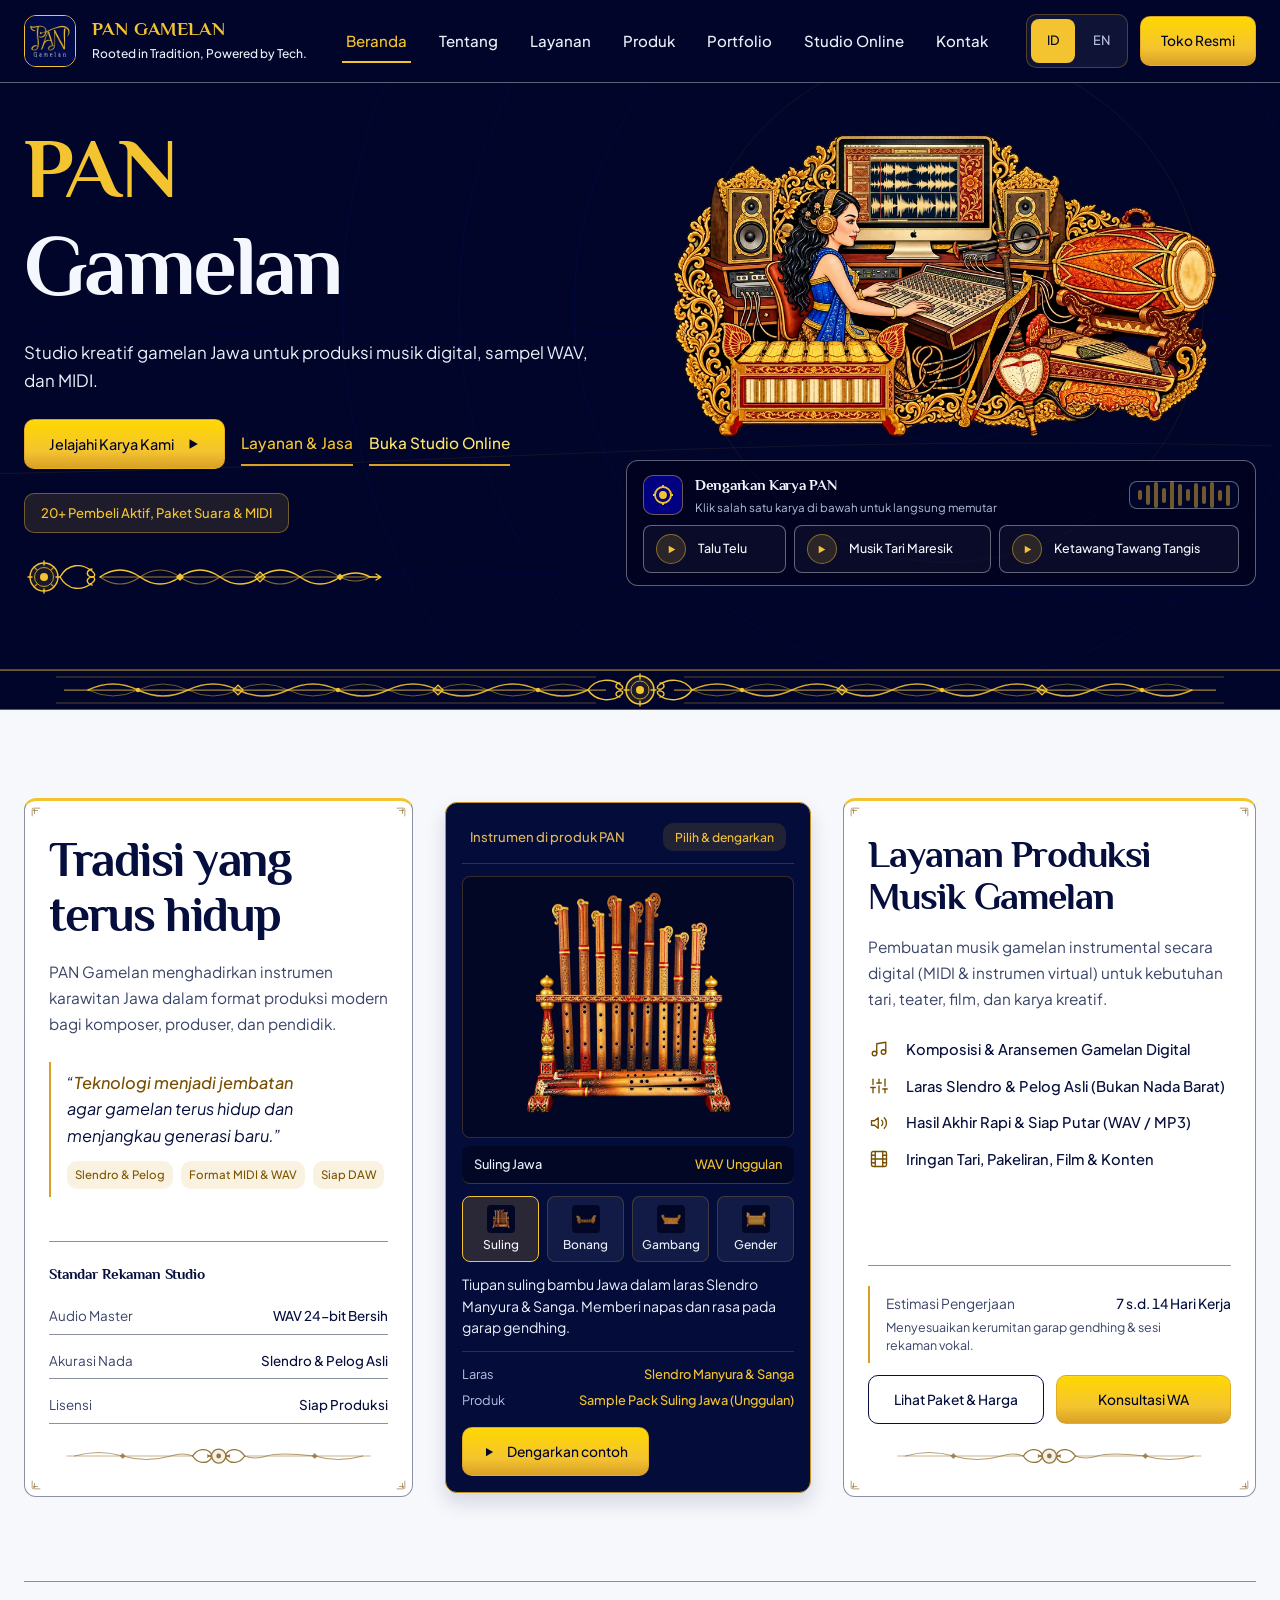
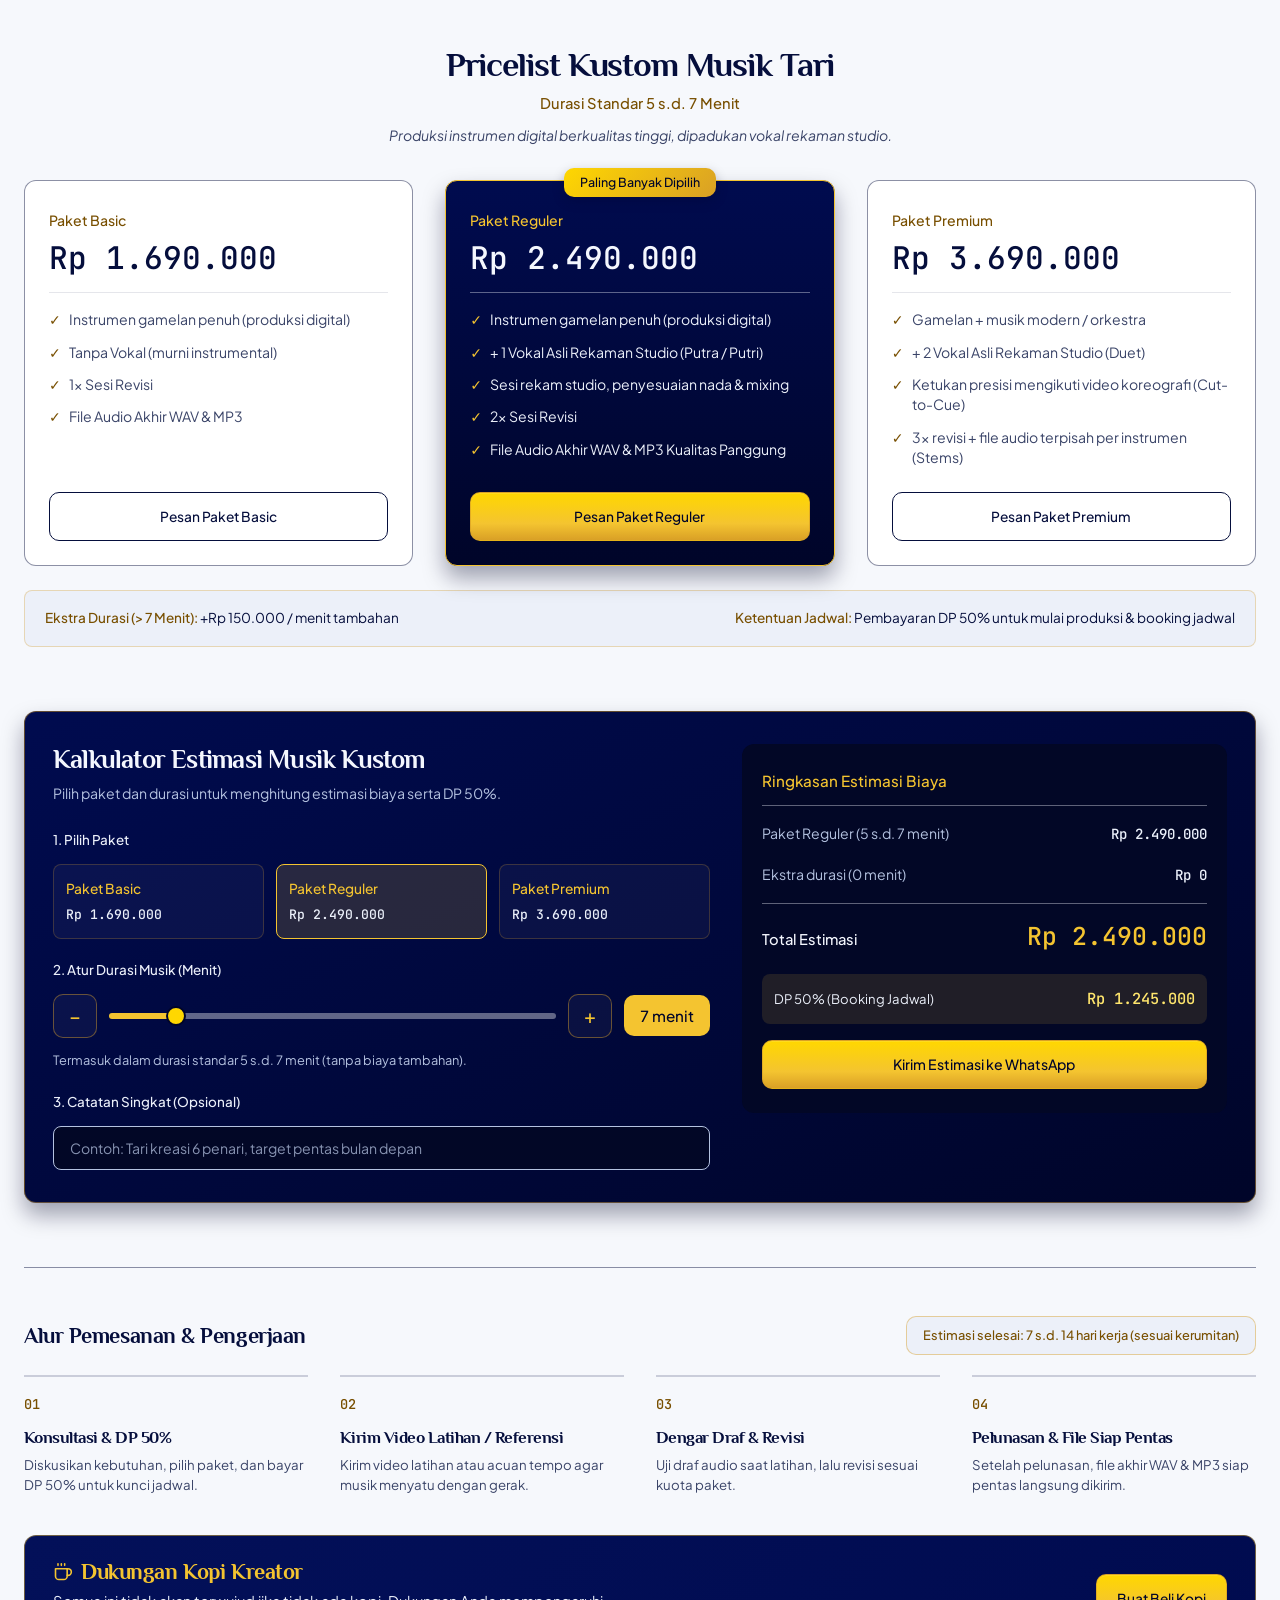
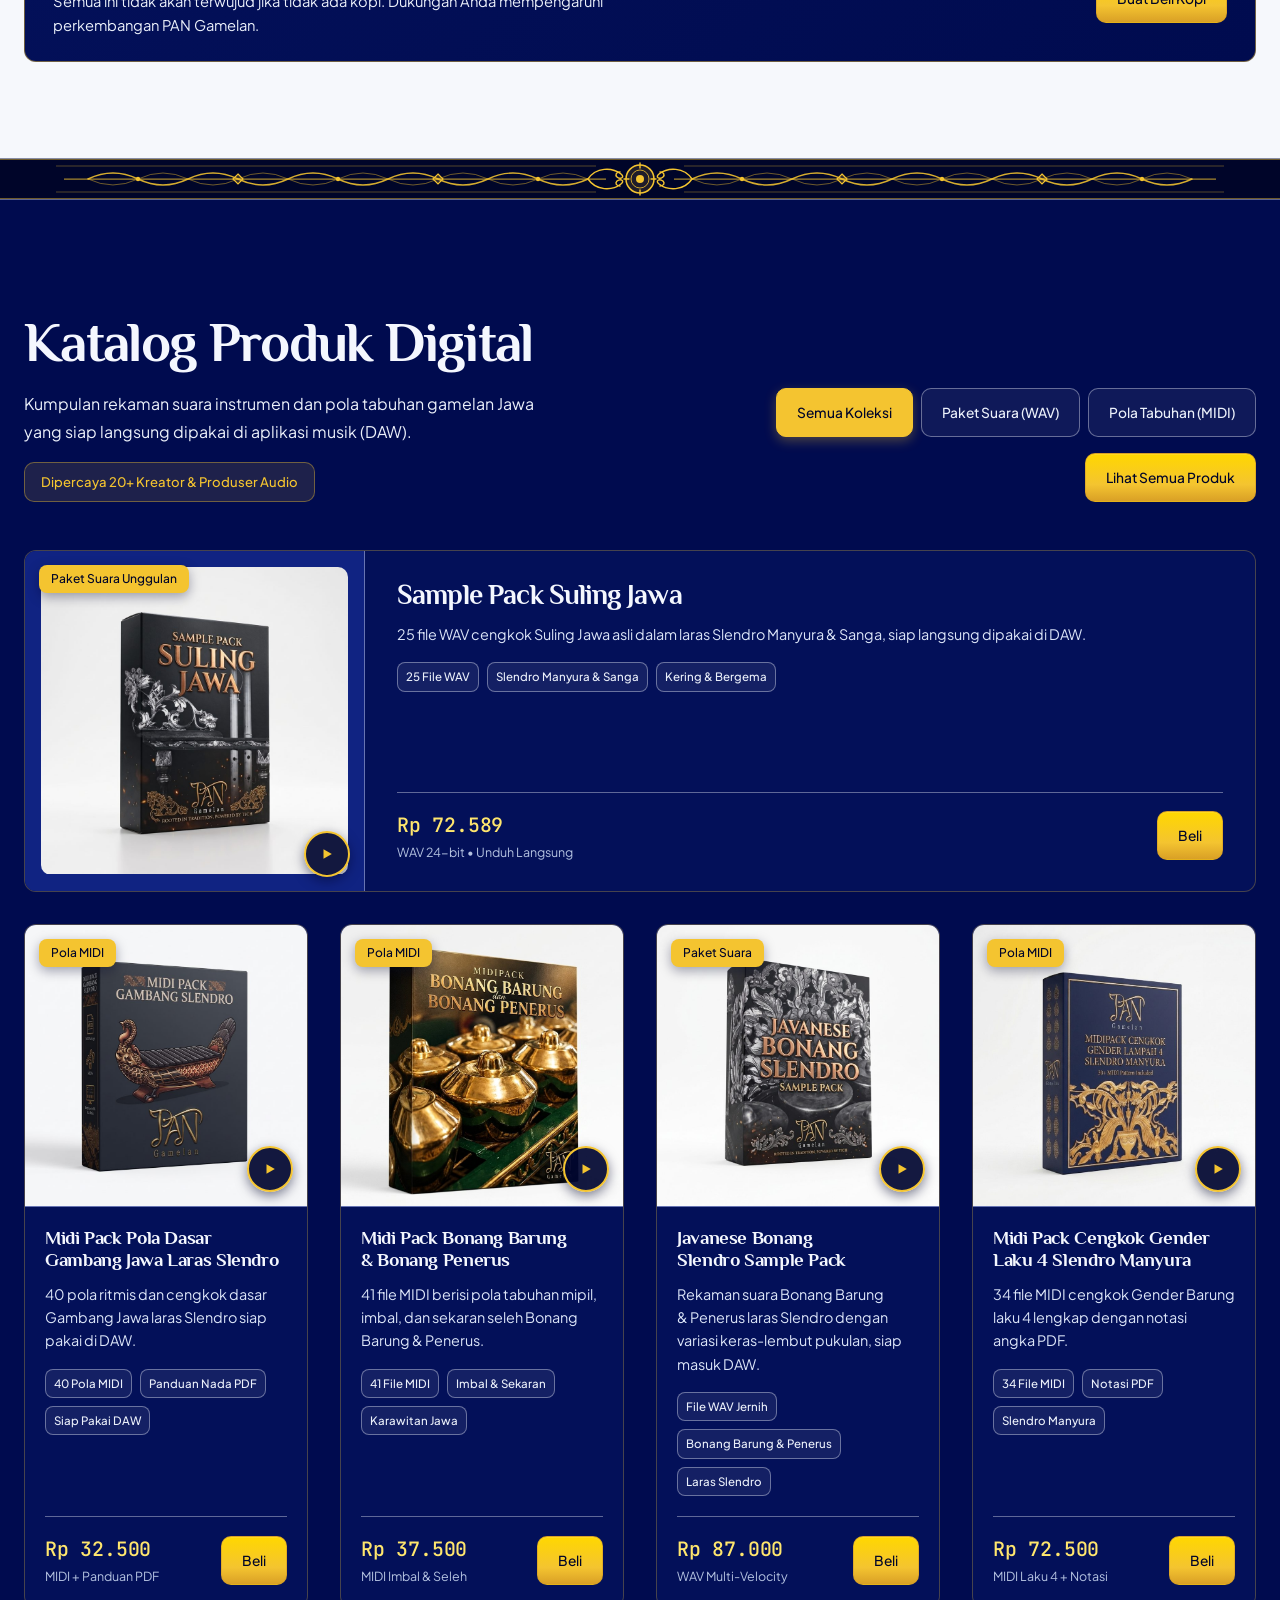
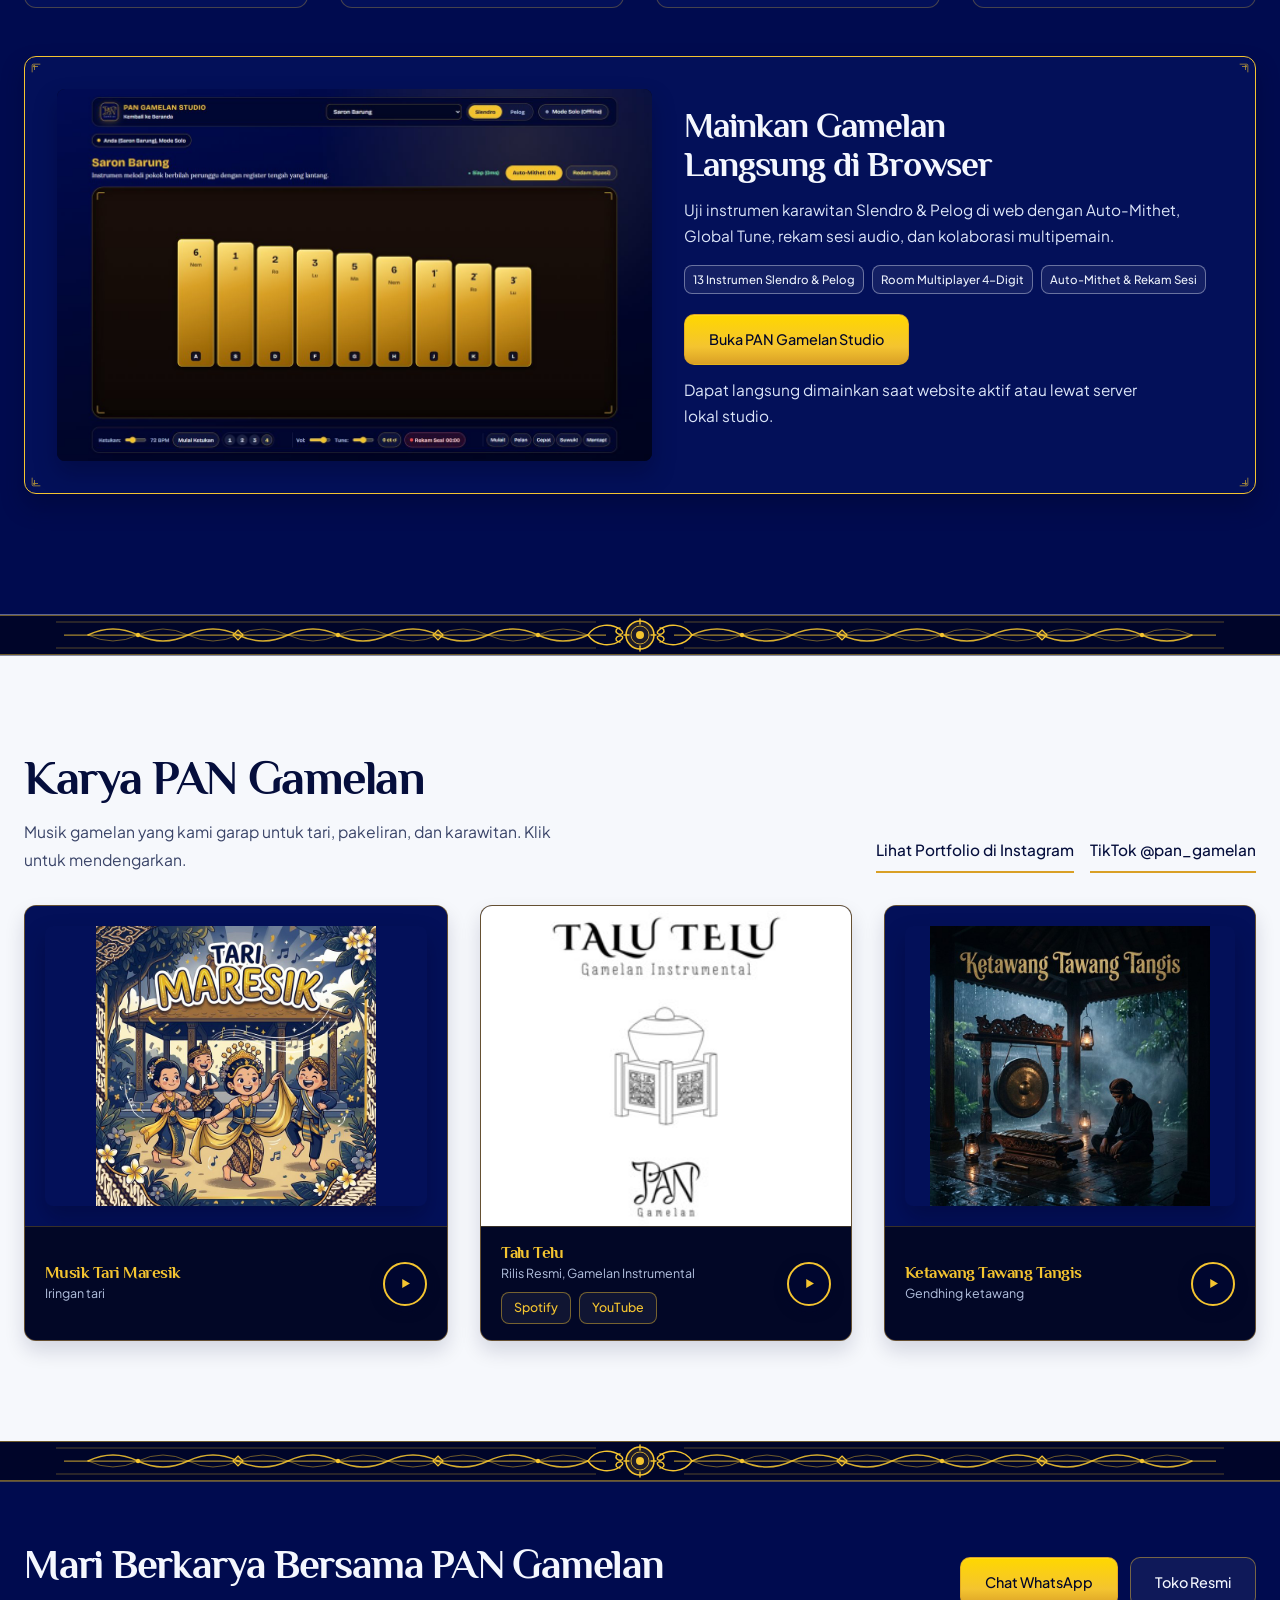
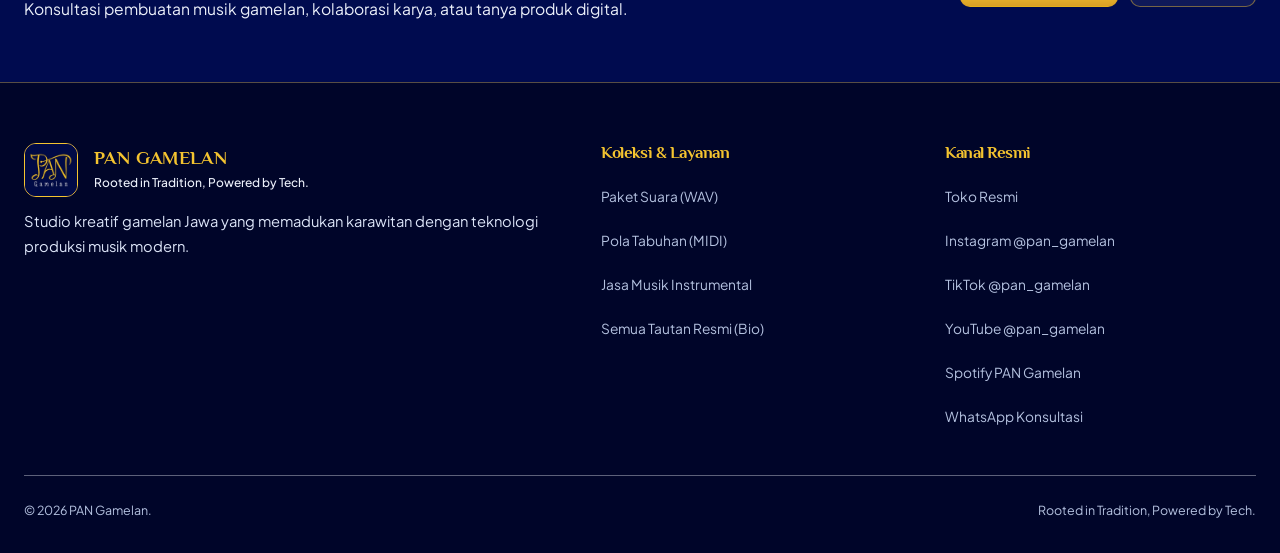
==== commit 6996c9bb: "style: unify typography across main website and studio (Philosopher + Plus Jakarta Sans + JetBrains " ====
--- a/index.html
+++ b/index.html
@@ -8,10 +8,10 @@
   <title>PAN Gamelan: Rooted in Tradition, Powered by Tech.</title>
   <link rel="icon" type="image/png" href="images/optimized/favicon-64.png">
 
-  <!-- Google Fonts: Red Hat Display (Display) + Red Hat Text (Body/UI) + Red Hat Mono (Figures) -->
+  <!-- Google Fonts: Philosopher (Display) + Plus Jakarta Sans (Body/UI) + JetBrains Mono (Figures) -->
   <link rel="preconnect" href="https://fonts.googleapis.com">
   <link rel="preconnect" href="https://fonts.gstatic.com" crossorigin>
-  <link href="https://fonts.googleapis.com/css2?family=Red+Hat+Display:wght@600&family=Red+Hat+Text:wght@400;500&family=Red+Hat+Mono:wght@400;500&display=swap" rel="stylesheet">
+  <link href="https://fonts.googleapis.com/css2?family=JetBrains+Mono:wght@400;500&family=Philosopher:wght@400;700&family=Plus+Jakarta+Sans:wght@400;500;600;700&display=swap" rel="stylesheet">
 
   <style>
     /* Hallmark · checked: 2026-11-15 · genre: modern-minimal · theme: furrow · redesign: restyle · v5.0.0 */
@@ -57,9 +57,9 @@
       --metal-rim: rgba(244, 196, 48, 0.55);
       --shadow-knob: rgba(0, 5, 41, 0.45);
 
-      --font-display: 'Red Hat Display', system-ui, sans-serif;
-      --font-body: 'Red Hat Text', system-ui, sans-serif;
-      --font-mono: 'Red Hat Mono', ui-monospace, monospace;
+      --font-display: 'Philosopher', Georgia, serif;
+      --font-body: 'Plus Jakarta Sans', system-ui, sans-serif;
+      --font-mono: 'JetBrains Mono', ui-monospace, monospace;
 
       --shadow-lg: 0 12px 22px rgba(0, 5, 41, 0.36);
       --shadow-light-lg: 0 10px 20px rgba(5, 14, 60, 0.14);
